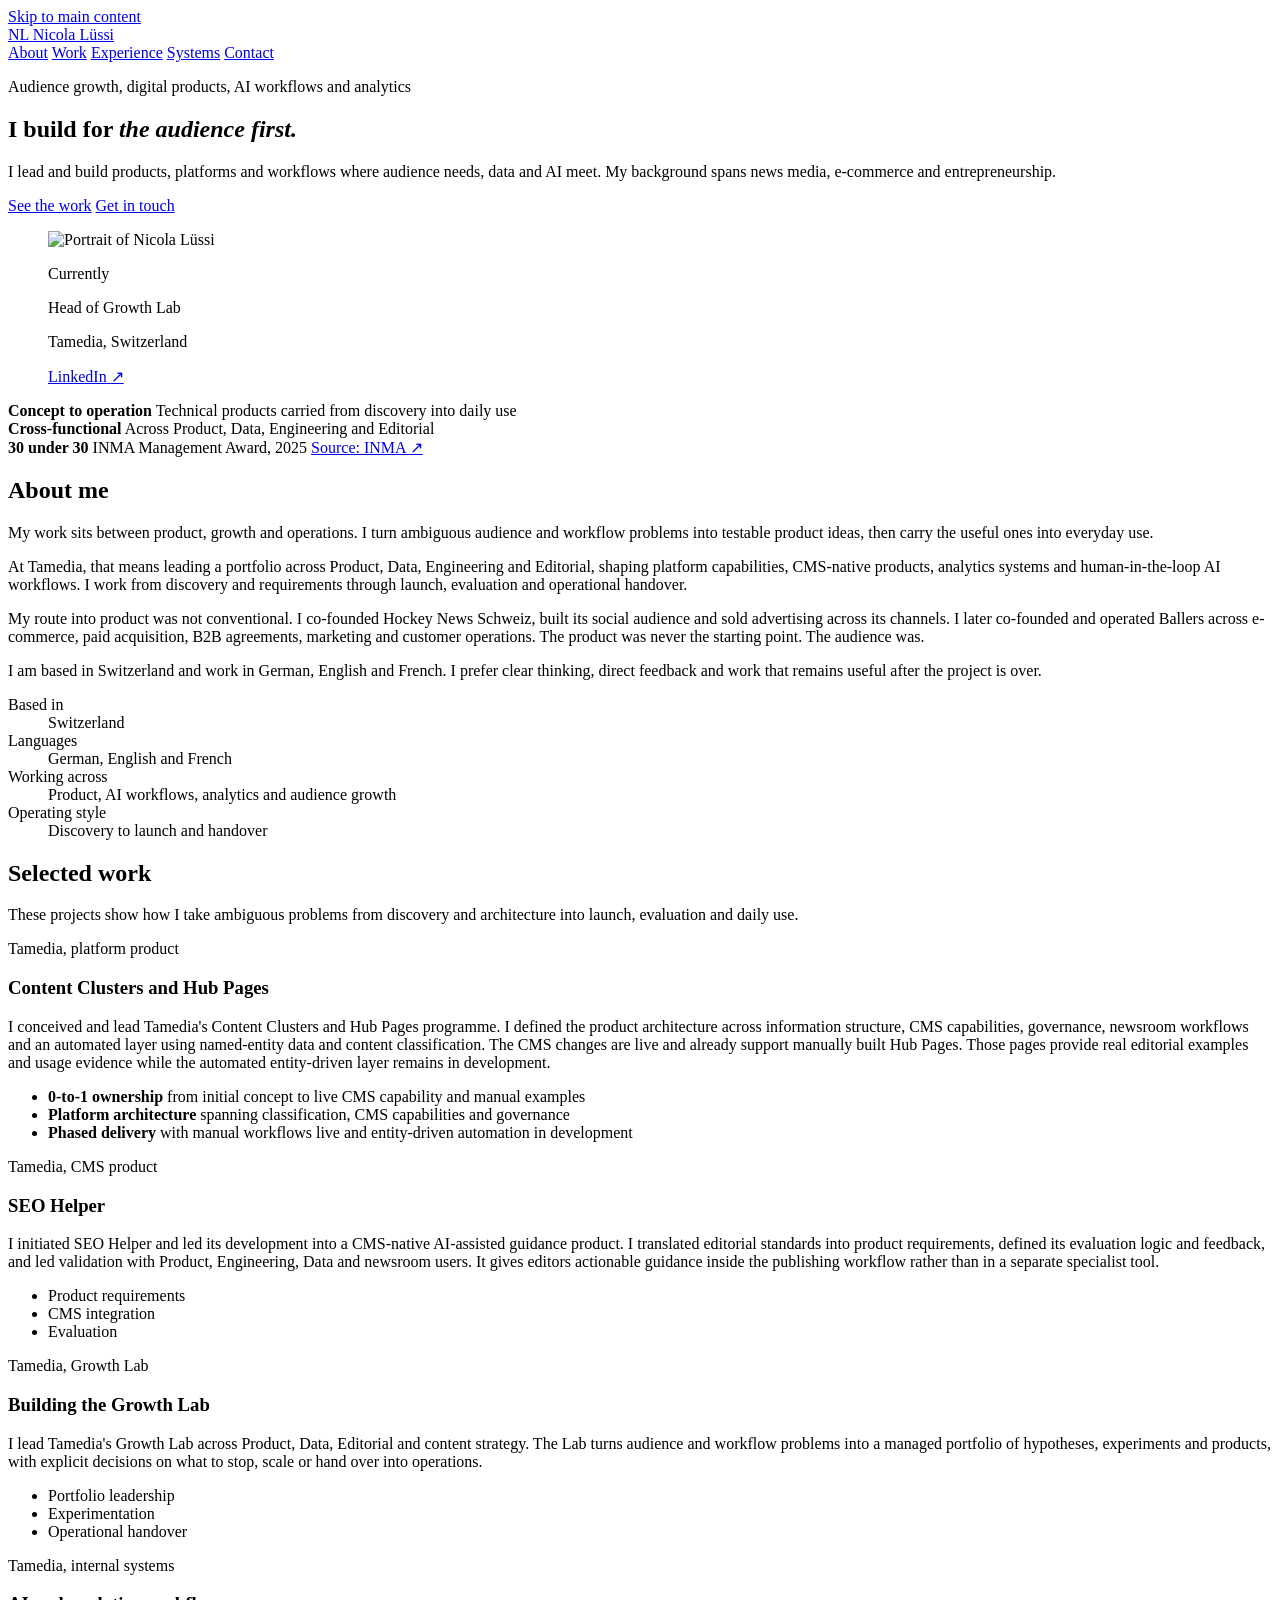
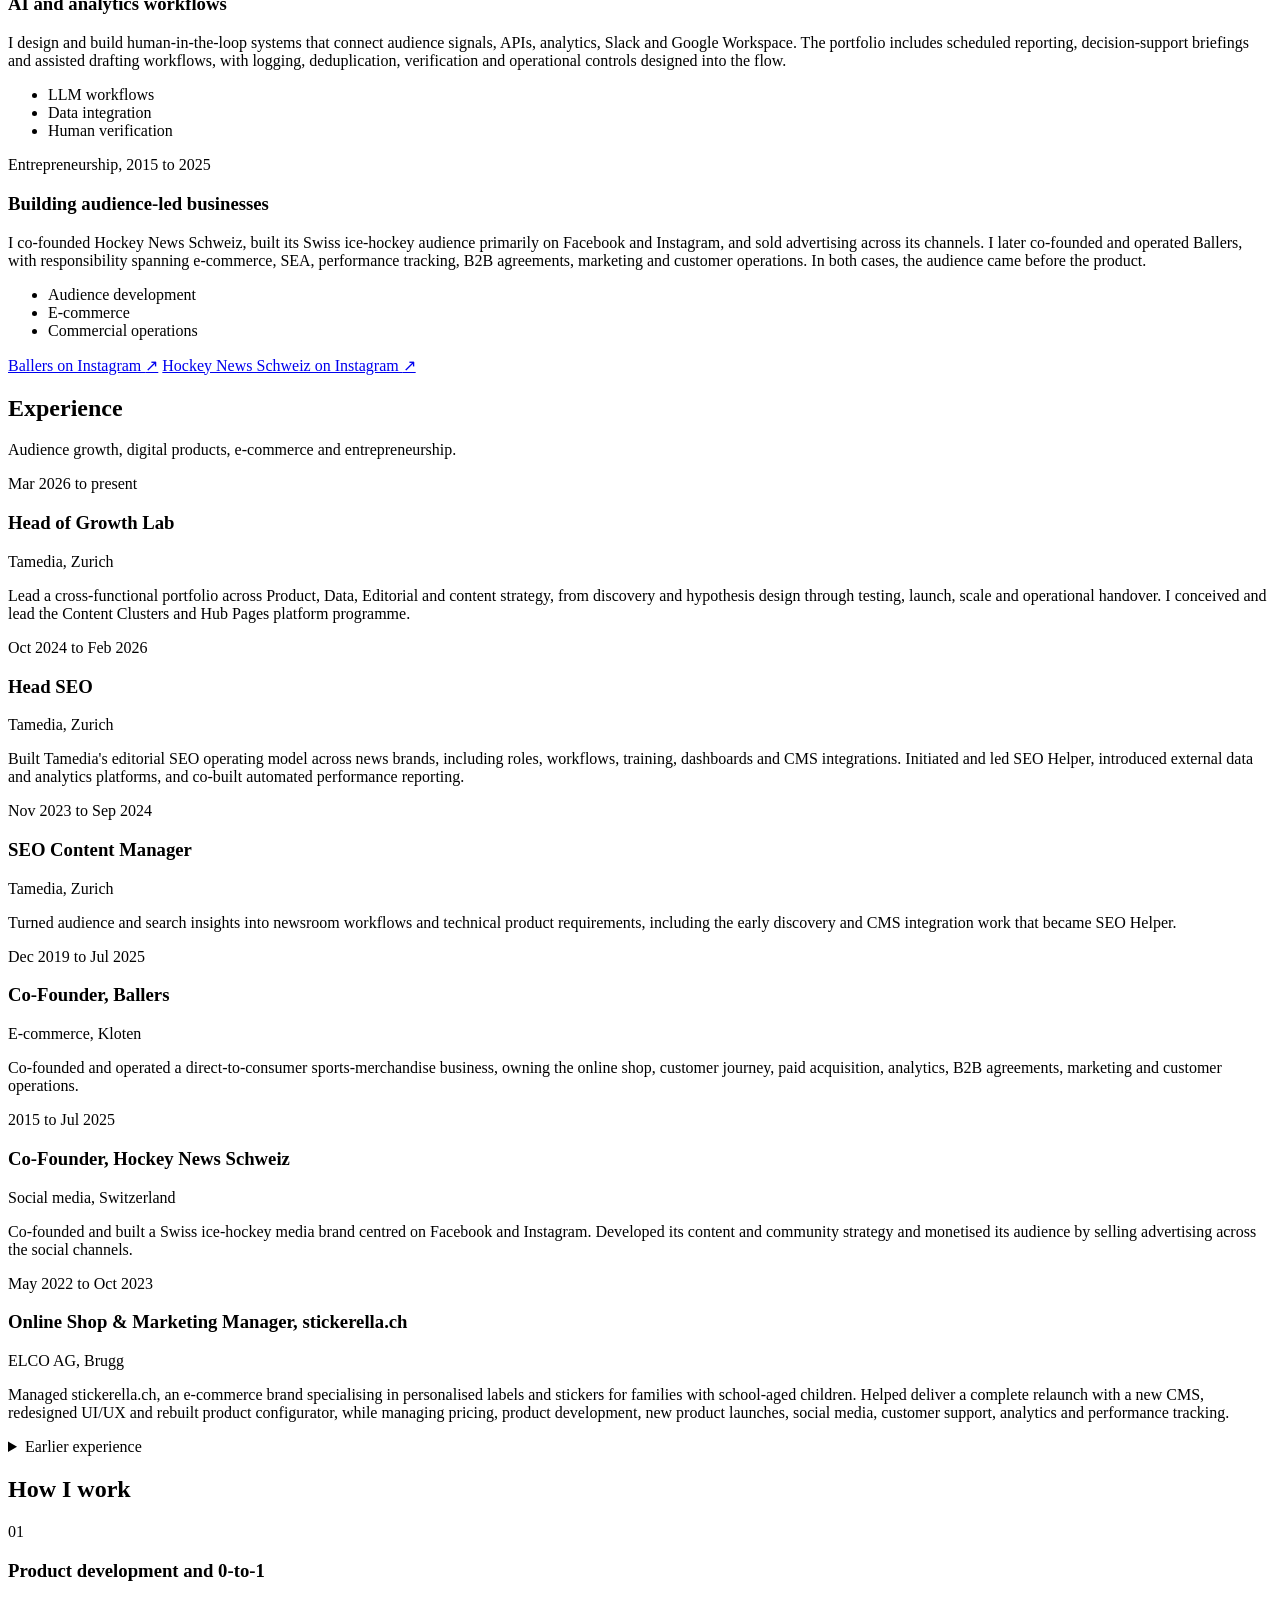
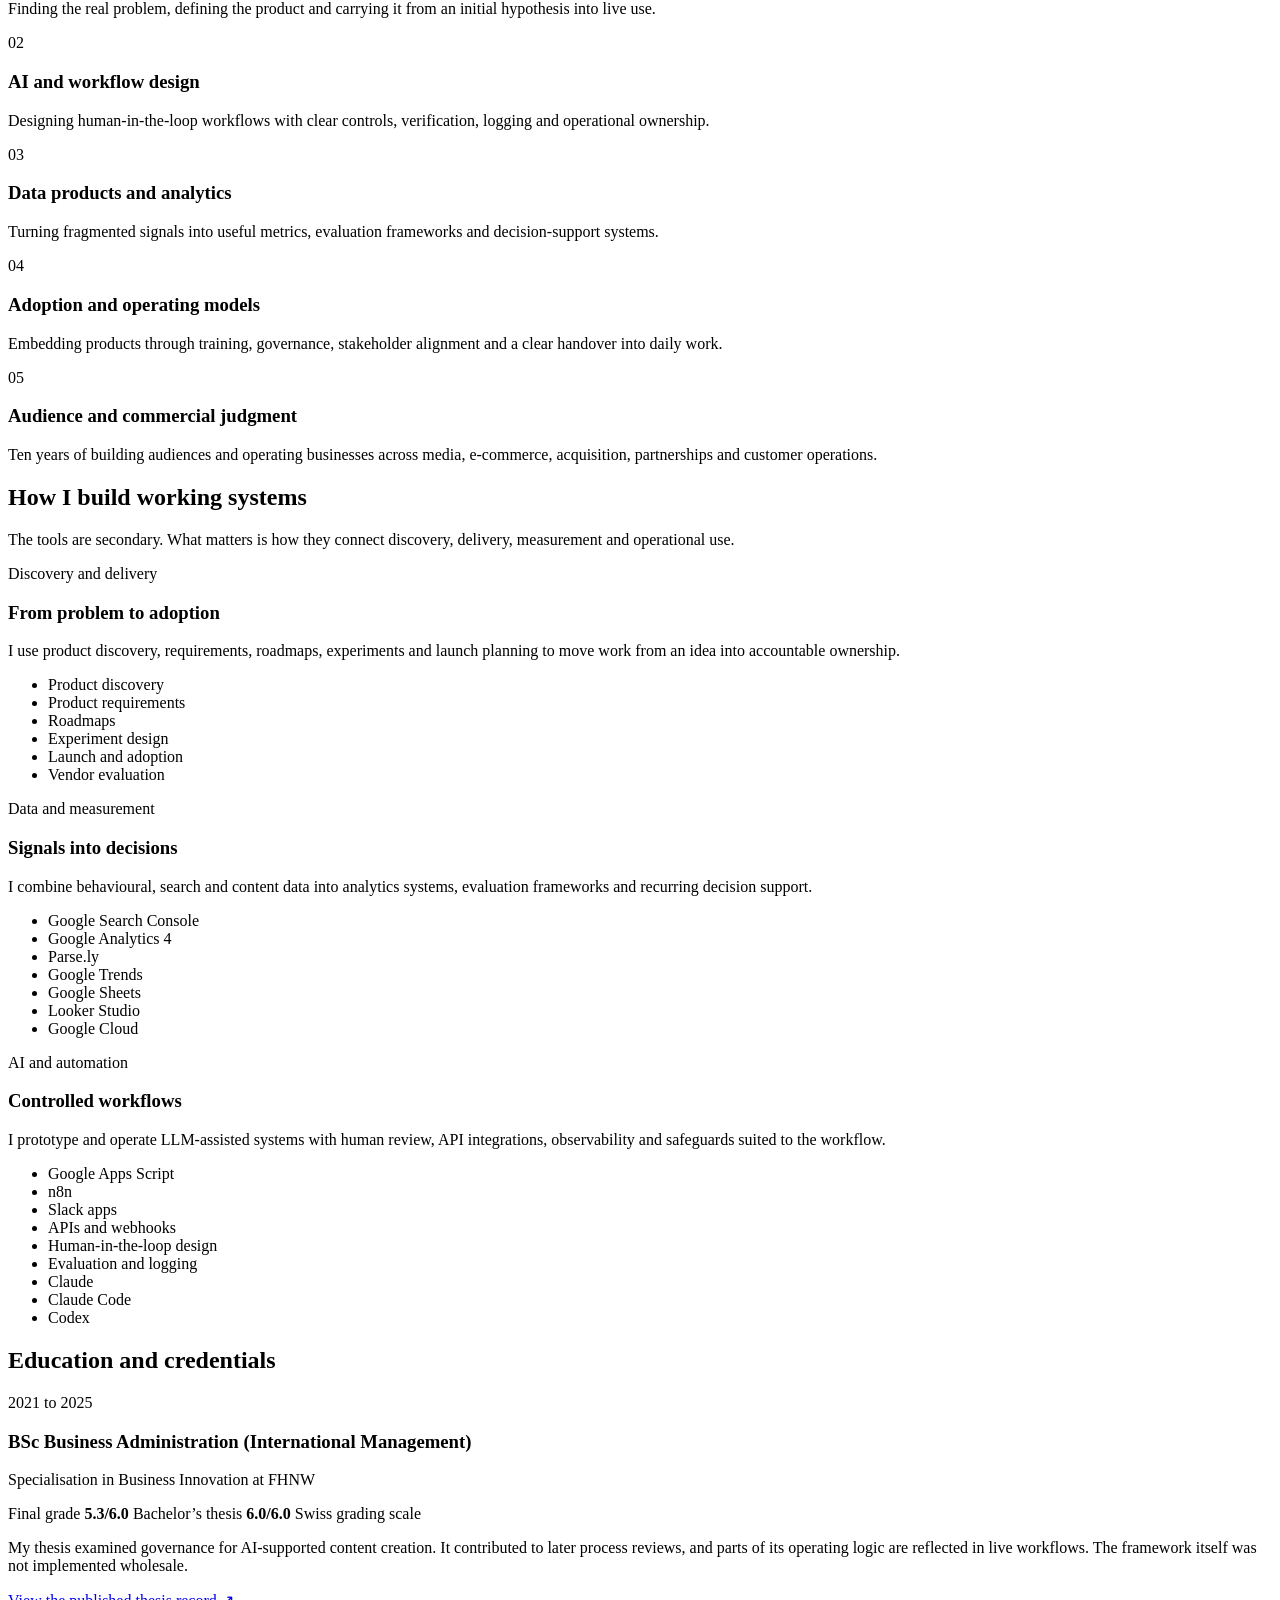
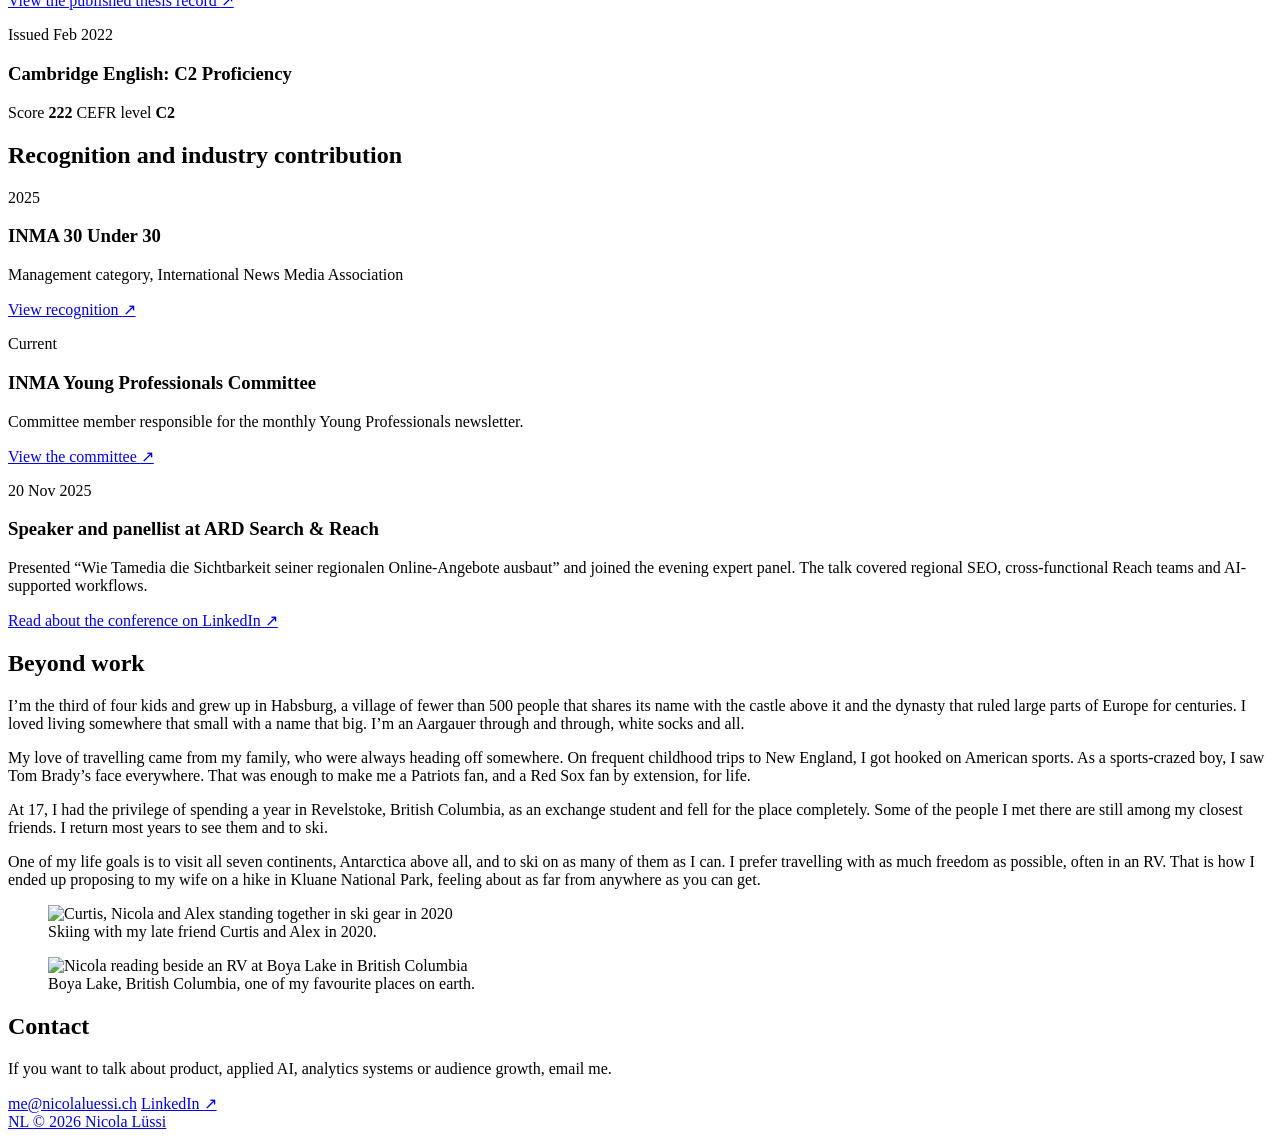
==== index.html @ 43a6ca13 "Broaden site positioning beyond SEO" ====
<!doctype html>
<html lang="en">
<head>
  <meta charset="utf-8">
  <meta name="viewport" content="width=device-width, initial-scale=1">
  <title>Nicola Lüssi | Audience Growth, Digital Products and AI</title>
  <meta name="description" content="Nicola Lüssi leads audience-growth initiatives and builds digital products, AI-assisted workflows and analytics systems across media, e-commerce and entrepreneurship.">
  <meta name="author" content="Nicola Lüssi">
  <meta name="theme-color" content="#c8102e">

  <link rel="canonical" href="https://nicolaluessi.ch/">

  <meta property="og:type" content="profile">
  <meta property="og:title" content="Nicola Lüssi | Audience Growth, Digital Products and AI">
  <meta property="og:description" content="Audience growth, digital products, AI-assisted workflows and analytics systems built around real audience needs.">
  <meta property="og:url" content="https://nicolaluessi.ch/">
  <meta property="og:site_name" content="Nicola Lüssi">
  <meta property="og:locale" content="en_US">
  <meta property="og:image" content="https://nicolaluessi.ch/og-image-audience.png">
  <meta property="og:image:type" content="image/png">
  <meta property="og:image:width" content="1200">
  <meta property="og:image:height" content="630">
  <meta property="og:image:alt" content="Nicola Lüssi, audience growth, digital products and AI">
  <meta property="profile:first_name" content="Nicola">
  <meta property="profile:last_name" content="Lüssi">

  <meta name="twitter:card" content="summary_large_image">
  <meta name="twitter:title" content="Nicola Lüssi | Audience Growth, Digital Products and AI">
  <meta name="twitter:description" content="Audience growth, digital products, AI-assisted workflows and analytics systems built around real audience needs.">
  <meta name="twitter:image" content="https://nicolaluessi.ch/og-image-audience.png">
  <meta name="twitter:image:alt" content="Nicola Lüssi, audience growth, digital products and AI">

  <link rel="icon" href="/favicon.png" type="image/png">
  <link rel="apple-touch-icon" href="/apple-touch-icon.png">
  <link rel="preload" href="/assets/fonts/dm-serif-display-latin.woff2" as="font" type="font/woff2" crossorigin>
  <link rel="preload" href="/assets/fonts/dm-serif-display-italic-latin.woff2" as="font" type="font/woff2" crossorigin>
  <link rel="stylesheet" href="/css/style.css?v=20260805-4">

  <script type="application/ld+json">
  {
    "@context": "https://schema.org",
    "@graph": [
      {
        "@type": "WebSite",
        "@id": "https://nicolaluessi.ch/#website",
        "url": "https://nicolaluessi.ch/",
        "name": "Nicola Lüssi",
        "inLanguage": "en",
        "publisher": {"@id": "https://nicolaluessi.ch/#person"}
      },
      {
        "@type": "ProfilePage",
        "@id": "https://nicolaluessi.ch/#webpage",
        "url": "https://nicolaluessi.ch/",
        "name": "Nicola Lüssi | Audience Growth, Digital Products and AI",
        "description": "Profile of Nicola Lüssi, who leads audience-growth initiatives and builds digital products, AI-assisted workflows and analytics systems across media, e-commerce and entrepreneurship.",
        "inLanguage": "en",
        "dateCreated": "2026-03-25T11:02:04+01:00",
        "dateModified": "2026-08-12T13:30:00+02:00",
        "isPartOf": {"@id": "https://nicolaluessi.ch/#website"},
        "mainEntity": {"@id": "https://nicolaluessi.ch/#person"}
      },
      {
        "@type": "Person",
        "@id": "https://nicolaluessi.ch/#person",
        "name": "Nicola Lüssi",
        "url": "https://nicolaluessi.ch/",
        "image": {
          "@type": "ImageObject",
          "url": "https://nicolaluessi.ch/nicola-luessi-portrait-800.webp",
          "width": 800,
          "height": 800,
          "caption": "Portrait of Nicola Lüssi"
        },
        "jobTitle": "Head of Growth Lab",
        "description": "Leads audience-growth initiatives and builds digital products, AI-assisted workflows and analytics systems across media, e-commerce and entrepreneurship.",
        "worksFor": {
          "@type": "Organization",
          "name": "Tamedia",
          "url": "https://www.tamedia.ch/"
        },
        "memberOf": {
          "@type": "Organization",
          "name": "INMA Young Professionals Committee",
          "url": "https://www.inma.org/Initiatives/Young-Professionals/#:~:text=wider%20INMA%20community.-,Committee,-The%20Board%20of"
        },
        "alumniOf": [
          {
            "@type": "CollegeOrUniversity",
            "name": "University of Applied Sciences and Arts Northwestern Switzerland",
            "alternateName": "FHNW",
            "url": "https://www.fhnw.ch/"
          }
        ],
        "hasCredential": [
          {
            "@type": "EducationalOccupationalCredential",
            "name": "Bachelor of Science FHNW in Business Administration (International Management)",
            "credentialCategory": "degree",
            "description": "Final grade 5.3 out of 6.0. Bachelor thesis grade 6.0 out of 6.0 on the Swiss grading scale.",
            "recognizedBy": {
              "@type": "CollegeOrUniversity",
              "name": "University of Applied Sciences and Arts Northwestern Switzerland",
              "alternateName": "FHNW",
              "url": "https://www.fhnw.ch/"
            }
          },
          {
            "@type": "EducationalOccupationalCredential",
            "name": "Cambridge English: C2 Proficiency",
            "credentialCategory": "certificate",
            "description": "Score 222. Issued February 2022.",
            "recognizedBy": {
              "@type": "Organization",
              "name": "Cambridge English",
              "url": "https://www.cambridgeenglish.org/"
            }
          }
        ],
        "knowsLanguage": ["de", "en", "fr"],
        "knowsAbout": [
          "Audience growth",
          "Editorial SEO",
          "Digital product development",
          "AI-assisted workflows",
          "Large language model workflows",
          "Data products and analytics",
          "Evaluation and telemetry",
          "Content management systems",
          "Workflow automation",
          "Cross-functional delivery",
          "E-commerce",
          "Digital business",
          "Commercial operations"
        ],
        "award": "INMA 30 Under 30 Award in Management (2025)",
        "sameAs": [
          "https://www.linkedin.com/in/nicolaluessi/"
        ],
        "subjectOf": [
          {
            "@type": "Article",
            "name": "INMA recognises global news media's next generation in 30 Under 30 Awards",
            "url": "https://www.inma.org/blogs/main/post.cfm/inma-recognises-global-news-media-s-next-generation-in-30-under-30-awards"
          }
        ]
      },
      {
        "@type": "CreativeWork",
        "@id": "https://studierendenprojekte.wirtschaft.fhnw.ch/view/4086#creativework",
        "name": "AI-Driven Content Creation: Strategic Frameworks for Reaching New Audiences in Traditional Media",
        "url": "https://studierendenprojekte.wirtschaft.fhnw.ch/view/4086",
        "author": {"@id": "https://nicolaluessi.ch/#person"}
      }
    ]
  }
  </script>
</head>
<body>
  <a class="skip-link" href="#main">Skip to main content</a>

  <header class="site-header">
    <a class="site-brand" href="/" aria-label="Nicola Lüssi, home">
      <span class="site-monogram" aria-hidden="true">NL</span>
      <span>Nicola Lüssi</span>
    </a>
    <nav class="primary-nav" aria-label="Main navigation">
      <a href="#about">About</a>
      <a href="#impact">Work</a>
      <a href="#experience">Experience</a>
      <a href="#tools">Systems</a>
      <a href="#contact">Contact</a>
    </nav>
  </header>

  <main id="main">
    <section class="hero" aria-labelledby="hero-title">
      <div class="hero-copy">
        <p class="eyebrow">Audience growth, digital products, AI workflows and analytics</p>
        <h1 id="hero-title">I build for <em>the audience first.</em></h1>
        <p class="hero-intro">I lead and build products, platforms and workflows where audience needs, data and AI meet. My background spans news media, e-commerce and entrepreneurship.</p>
        <div class="hero-actions">
          <a class="button button-primary" href="#impact">See the work</a>
          <a class="button button-secondary" href="mailto:me@nicolaluessi.ch">Get in touch</a>
        </div>
      </div>
      <figure class="portrait-card">
        <picture>
          <source
            type="image/avif"
            srcset="/nicola-luessi-portrait-400.avif 400w, /nicola-luessi-portrait-800.avif 800w"
            sizes="(max-width: 680px) calc(100vw - 48px), (max-width: 920px) 430px, 330px">
          <img
            src="/nicola-luessi-portrait-800.webp"
            srcset="/nicola-luessi-portrait-400.webp 400w, /nicola-luessi-portrait-800.webp 800w"
            sizes="(max-width: 680px) calc(100vw - 48px), (max-width: 920px) 430px, 330px"
            width="800"
            height="800"
            alt="Portrait of Nicola Lüssi"
            decoding="async">
        </picture>
        <figcaption>
          <div>
            <p class="hero-card-label">Currently</p>
            <p class="hero-card-role">Head of Growth Lab</p>
            <p class="hero-card-org">Tamedia, Switzerland</p>
          </div>
          <a href="https://www.linkedin.com/in/nicolaluessi/" target="_blank" rel="noopener noreferrer"><span>LinkedIn</span> <span aria-hidden="true">↗</span></a>
        </figcaption>
      </figure>
    </section>

    <section class="proof-strip" aria-label="Selected proof points">
      <div class="proof-item">
        <strong>Concept to operation</strong>
        <span>Technical products carried from discovery into daily use</span>
      </div>
      <div class="proof-item">
        <strong>Cross-functional</strong>
        <span>Across Product, Data, Engineering and Editorial</span>
      </div>
      <div class="proof-item">
        <strong>30 under 30</strong>
        <span>INMA Management Award, 2025</span>
        <a class="proof-source" href="https://www.inma.org/blogs/main/post.cfm/inma-recognises-global-news-media-s-next-generation-in-30-under-30-awards" target="_blank" rel="noopener noreferrer">
          Source: INMA <span aria-hidden="true">↗</span>
        </a>
      </div>
    </section>

    <section class="section about" id="about" aria-labelledby="about-title">
      <div class="section-heading">
        <h2 id="about-title">About me</h2>
      </div>
      <div class="about-layout">
        <div class="about-copy">
          <p>My work sits between product, growth and operations. I turn ambiguous audience and workflow problems into testable product ideas, then carry the useful ones into everyday use.</p>
          <p>At Tamedia, that means leading a portfolio across Product, Data, Engineering and Editorial, shaping platform capabilities, CMS-native products, analytics systems and human-in-the-loop AI workflows. I work from discovery and requirements through launch, evaluation and operational handover.</p>
          <p>My route into product was not conventional. I co-founded Hockey News Schweiz, built its social audience and sold advertising across its channels. I later co-founded and operated Ballers across e-commerce, paid acquisition, B2B agreements, marketing and customer operations. The product was never the starting point. The audience was.</p>
          <p>I am based in Switzerland and work in German, English and French. I prefer clear thinking, direct feedback and work that remains useful after the project is over.</p>
        </div>
        <dl class="about-facts">
          <div><dt>Based in</dt><dd>Switzerland</dd></div>
          <div><dt>Languages</dt><dd>German, English and French</dd></div>
          <div><dt>Working across</dt><dd>Product, AI workflows, analytics and audience growth</dd></div>
          <div><dt>Operating style</dt><dd>Discovery to launch and handover</dd></div>
        </dl>
      </div>
    </section>

    <section class="section" id="impact" aria-labelledby="impact-title">
      <div class="section-heading">
        <h2 id="impact-title">Selected work</h2>
        <p>These projects show how I take ambiguous problems from discovery and architecture into launch, evaluation and daily use.</p>
      </div>

      <div class="impact-grid">
        <article class="impact-card impact-card-featured">
          <header class="impact-featured-heading">
            <p class="card-kicker">Tamedia, platform product</p>
            <h3>Content Clusters and Hub Pages</h3>
          </header>
          <div class="impact-featured-copy">
            <p>I conceived and lead Tamedia's Content Clusters and Hub Pages programme. I defined the product architecture across information structure, CMS capabilities, governance, newsroom workflows and an automated layer using named-entity data and content classification. The CMS changes are live and already support manually built Hub Pages. Those pages provide real editorial examples and usage evidence while the automated entity-driven layer remains in development.</p>
          </div>
          <ul class="outcome-list">
            <li><strong>0-to-1 ownership</strong> from initial concept to live CMS capability and manual examples</li>
            <li><strong>Platform architecture</strong> spanning classification, CMS capabilities and governance</li>
            <li><strong>Phased delivery</strong> with manual workflows live and entity-driven automation in development</li>
          </ul>
        </article>

        <article class="impact-card">
          <p class="card-kicker">Tamedia, CMS product</p>
          <h3>SEO Helper</h3>
          <p>I initiated SEO Helper and led its development into a CMS-native AI-assisted guidance product. I translated editorial standards into product requirements, defined its evaluation logic and feedback, and led validation with Product, Engineering, Data and newsroom users. It gives editors actionable guidance inside the publishing workflow rather than in a separate specialist tool.</p>
          <ul class="tag-list" aria-label="Topics">
            <li>Product requirements</li><li>CMS integration</li><li>Evaluation</li>
          </ul>
        </article>

        <article class="impact-card">
          <p class="card-kicker">Tamedia, Growth Lab</p>
          <h3>Building the Growth Lab</h3>
          <p>I lead Tamedia's Growth Lab across Product, Data, Editorial and content strategy. The Lab turns audience and workflow problems into a managed portfolio of hypotheses, experiments and products, with explicit decisions on what to stop, scale or hand over into operations.</p>
          <ul class="tag-list" aria-label="Topics">
            <li>Portfolio leadership</li><li>Experimentation</li><li>Operational handover</li>
          </ul>
        </article>

        <article class="impact-card">
          <p class="card-kicker">Tamedia, internal systems</p>
          <h3>AI and analytics workflows</h3>
          <p>I design and build human-in-the-loop systems that connect audience signals, APIs, analytics, Slack and Google Workspace. The portfolio includes scheduled reporting, decision-support briefings and assisted drafting workflows, with logging, deduplication, verification and operational controls designed into the flow.</p>
          <ul class="tag-list" aria-label="Topics">
            <li>LLM workflows</li><li>Data integration</li><li>Human verification</li>
          </ul>
        </article>

        <article class="impact-card">
          <p class="card-kicker">Entrepreneurship, 2015 to 2025</p>
          <h3>Building audience-led businesses</h3>
          <p>I co-founded Hockey News Schweiz, built its Swiss ice-hockey audience primarily on Facebook and Instagram, and sold advertising across its channels. I later co-founded and operated Ballers, with responsibility spanning e-commerce, SEA, performance tracking, B2B agreements, marketing and customer operations. In both cases, the audience came before the product.</p>
          <ul class="tag-list" aria-label="Topics">
            <li>Audience development</li><li>E-commerce</li><li>Commercial operations</li>
          </ul>
          <nav class="card-links" aria-label="Venture profiles">
            <a href="https://www.instagram.com/ballers.ch/" target="_blank" rel="noopener noreferrer">Ballers on Instagram <span aria-hidden="true">↗</span></a>
            <a href="https://www.instagram.com/hockey_news_schweiz/" target="_blank" rel="noopener noreferrer">Hockey News Schweiz on Instagram <span aria-hidden="true">↗</span></a>
          </nav>
        </article>
      </div>
    </section>

    <section class="section section-tinted" id="experience" aria-labelledby="experience-title">
      <div class="section-heading">
        <h2 id="experience-title">Experience</h2>
        <p>Audience growth, digital products, e-commerce and entrepreneurship.</p>
      </div>

      <div class="timeline">
        <article class="timeline-item">
          <p class="timeline-date">Mar 2026 to present</p>
          <div>
            <h3>Head of Growth Lab</h3>
            <p class="timeline-org">Tamedia, Zurich</p>
            <p>Lead a cross-functional portfolio across Product, Data, Editorial and content strategy, from discovery and hypothesis design through testing, launch, scale and operational handover. I conceived and lead the Content Clusters and Hub Pages platform programme.</p>
          </div>
        </article>
        <article class="timeline-item">
          <p class="timeline-date">Oct 2024 to Feb 2026</p>
          <div>
            <h3>Head SEO</h3>
            <p class="timeline-org">Tamedia, Zurich</p>
            <p>Built Tamedia's editorial SEO operating model across news brands, including roles, workflows, training, dashboards and CMS integrations. Initiated and led SEO Helper, introduced external data and analytics platforms, and co-built automated performance reporting.</p>
          </div>
        </article>
        <article class="timeline-item">
          <p class="timeline-date">Nov 2023 to Sep 2024</p>
          <div>
            <h3>SEO Content Manager</h3>
            <p class="timeline-org">Tamedia, Zurich</p>
            <p>Turned audience and search insights into newsroom workflows and technical product requirements, including the early discovery and CMS integration work that became SEO Helper.</p>
          </div>
        </article>
        <article class="timeline-item">
          <p class="timeline-date">Dec 2019 to Jul 2025</p>
          <div>
            <h3>Co-Founder, Ballers</h3>
            <p class="timeline-org">E-commerce, Kloten</p>
            <p>Co-founded and operated a direct-to-consumer sports-merchandise business, owning the online shop, customer journey, paid acquisition, analytics, B2B agreements, marketing and customer operations.</p>
          </div>
        </article>
        <article class="timeline-item">
          <p class="timeline-date">2015 to Jul 2025</p>
          <div>
            <h3>Co-Founder, Hockey News Schweiz</h3>
            <p class="timeline-org">Social media, Switzerland</p>
            <p>Co-founded and built a Swiss ice-hockey media brand centred on Facebook and Instagram. Developed its content and community strategy and monetised its audience by selling advertising across the social channels.</p>
          </div>
        </article>
        <article class="timeline-item">
          <p class="timeline-date">May 2022 to Oct 2023</p>
          <div>
            <h3>Online Shop &amp; Marketing Manager, stickerella.ch</h3>
            <p class="timeline-org">ELCO AG, Brugg</p>
            <p>Managed stickerella.ch, an e-commerce brand specialising in personalised labels and stickers for families with school-aged children. Helped deliver a complete relaunch with a new CMS, redesigned UI/UX and rebuilt product configurator, while managing pricing, product development, new product launches, social media, customer support, analytics and performance tracking.</p>
          </div>
        </article>
        <details class="earlier-experience">
          <summary>Earlier experience</summary>
          <div class="earlier-grid">
            <div>
              <p class="timeline-date">2019 to 2021</p>
              <h3>Commercial Apprenticeship</h3>
              <p class="timeline-org">ELCO AG, Brugg</p>
            </div>
            <div>
              <p class="timeline-date">2017 to 2018</p>
              <h3>Military Service</h3>
              <p class="timeline-org">Swiss Armed Forces, Dübendorf</p>
            </div>
          </div>
        </details>
      </div>
    </section>

    <section class="section" id="capabilities" aria-labelledby="capabilities-title">
      <div class="section-heading">
        <h2 id="capabilities-title">How I work</h2>
      </div>
      <div class="capability-grid">
        <article>
          <span class="capability-index">01</span>
          <h3>Product development and 0-to-1</h3>
          <p>Finding the real problem, defining the product and carrying it from an initial hypothesis into live use.</p>
        </article>
        <article>
          <span class="capability-index">02</span>
          <h3>AI and workflow design</h3>
          <p>Designing human-in-the-loop workflows with clear controls, verification, logging and operational ownership.</p>
        </article>
        <article>
          <span class="capability-index">03</span>
          <h3>Data products and analytics</h3>
          <p>Turning fragmented signals into useful metrics, evaluation frameworks and decision-support systems.</p>
        </article>
        <article>
          <span class="capability-index">04</span>
          <h3>Adoption and operating models</h3>
          <p>Embedding products through training, governance, stakeholder alignment and a clear handover into daily work.</p>
        </article>
        <article>
          <span class="capability-index">05</span>
          <h3>Audience and commercial judgment</h3>
          <p>Ten years of building audiences and operating businesses across media, e-commerce, acquisition, partnerships and customer operations.</p>
        </article>
      </div>
    </section>

    <section class="section section-tinted tools" id="tools" aria-labelledby="tools-title">
      <div class="section-heading">
        <h2 id="tools-title">How I build working systems</h2>
        <p>The tools are secondary. What matters is how they connect discovery, delivery, measurement and operational use.</p>
      </div>
      <div class="tool-grid">
        <article class="tool-card">
          <p class="card-kicker">Discovery and delivery</p>
          <h3>From problem to adoption</h3>
          <p>I use product discovery, requirements, roadmaps, experiments and launch planning to move work from an idea into accountable ownership.</p>
          <ul class="tool-list">
            <li>Product discovery</li>
            <li>Product requirements</li>
            <li>Roadmaps</li>
            <li>Experiment design</li>
            <li>Launch and adoption</li>
            <li>Vendor evaluation</li>
          </ul>
        </article>
        <article class="tool-card">
          <p class="card-kicker">Data and measurement</p>
          <h3>Signals into decisions</h3>
          <p>I combine behavioural, search and content data into analytics systems, evaluation frameworks and recurring decision support.</p>
          <ul class="tool-list">
            <li>Google Search Console</li>
            <li>Google Analytics 4</li>
            <li>Parse.ly</li>
            <li>Google Trends</li>
            <li>Google Sheets</li>
            <li>Looker Studio</li>
            <li>Google Cloud</li>
          </ul>
        </article>
        <article class="tool-card">
          <p class="card-kicker">AI and automation</p>
          <h3>Controlled workflows</h3>
          <p>I prototype and operate LLM-assisted systems with human review, API integrations, observability and safeguards suited to the workflow.</p>
          <ul class="tool-list">
            <li>Google Apps Script</li>
            <li>n8n</li>
            <li>Slack apps</li>
            <li>APIs and webhooks</li>
            <li>Human-in-the-loop design</li>
            <li>Evaluation and logging</li>
            <li>Claude</li>
            <li>Claude Code</li>
            <li>Codex</li>
          </ul>
        </article>
      </div>
    </section>

    <section class="section education" aria-labelledby="education-title">
      <div class="section-heading">
        <h2 id="education-title">Education and credentials</h2>
      </div>
      <div class="education-grid">
        <article>
          <p class="timeline-date">2021 to 2025</p>
          <h3>BSc Business Administration (International Management)</h3>
          <p>Specialisation in Business Innovation at FHNW</p>
          <p class="education-grade">
            <span>Final grade <strong>5.3/6.0</strong></span>
            <span>Bachelor’s thesis <strong>6.0/6.0</strong></span>
            <span>Swiss grading scale</span>
          </p>
          <p class="education-note">My thesis examined governance for AI-supported content creation. It contributed to later process reviews, and parts of its operating logic are reflected in live workflows. The framework itself was not implemented wholesale.</p>
          <a href="https://studierendenprojekte.wirtschaft.fhnw.ch/view/4086" target="_blank" rel="noopener noreferrer">View the published thesis record <span aria-hidden="true">↗</span></a>
        </article>
        <article>
          <p class="timeline-date">Issued Feb 2022</p>
          <h3>Cambridge English: C2 Proficiency</h3>
          <p class="education-grade">
            <span>Score <strong>222</strong></span>
            <span>CEFR level <strong>C2</strong></span>
          </p>
        </article>
      </div>

      <section class="recognition-block" aria-labelledby="recognition-title">
        <div class="section-heading">
          <h2 id="recognition-title">Recognition and industry contribution</h2>
        </div>
        <div class="recognition-grid">
          <article class="award-card">
            <p class="timeline-date">2025</p>
            <h3>INMA 30 Under 30</h3>
            <p>Management category, International News Media Association</p>
            <a href="https://www.inma.org/blogs/main/post.cfm/inma-recognises-global-news-media-s-next-generation-in-30-under-30-awards" target="_blank" rel="noopener noreferrer">View recognition <span aria-hidden="true">↗</span></a>
          </article>
          <article>
            <p class="timeline-date">Current</p>
            <h3>INMA Young Professionals Committee</h3>
            <p>Committee member responsible for the monthly Young Professionals newsletter.</p>
            <a href="https://www.inma.org/Initiatives/Young-Professionals/#:~:text=wider%20INMA%20community.-,Committee,-The%20Board%20of" target="_blank" rel="noopener noreferrer">View the committee <span aria-hidden="true">↗</span></a>
          </article>
          <article>
            <p class="timeline-date">20 Nov 2025</p>
            <h3>Speaker and panellist at ARD Search &amp; Reach</h3>
            <p>Presented “Wie Tamedia die Sichtbarkeit seiner regionalen Online-Angebote ausbaut” and joined the evening expert panel. The talk covered regional SEO, cross-functional Reach teams and AI-supported workflows.</p>
            <a href="https://de.linkedin.com/posts/polasarah_heute-m%C3%B6chte-ich-einmal-zur%C3%BCckblicken-auf-activity-7400115447326728193-h7hP" target="_blank" rel="noopener noreferrer">Read about the conference on LinkedIn <span aria-hidden="true">↗</span></a>
          </article>
        </div>
      </section>
    </section>

    <section class="section section-tinted personal" id="beyond-work" aria-labelledby="beyond-work-title">
      <div class="personal-layout">
        <div class="section-heading">
          <h2 id="beyond-work-title">Beyond work</h2>
        </div>
        <div class="personal-copy">
          <p>I’m the third of four kids and grew up in Habsburg, a village of fewer than 500 people that shares its name with the castle above it and the dynasty that ruled large parts of Europe for centuries. I loved living somewhere that small with a name that big. I’m an Aargauer through and through, white socks and all.</p>
          <p>My love of travelling came from my family, who were always heading off somewhere. On frequent childhood trips to New England, I got hooked on American sports. As a sports-crazed boy, I saw Tom Brady’s face everywhere. That was enough to make me a Patriots fan, and a Red Sox fan by extension, for life.</p>
          <p>At 17, I had the privilege of spending a year in Revelstoke, British Columbia, as an exchange student and fell for the place completely. Some of the people I met there are still among my closest friends. I return most years to see them and to ski.</p>
          <p>One of my life goals is to visit all seven continents, Antarctica above all, and to ski on as many of them as I can. I prefer travelling with as much freedom as possible, often in an RV. That is how I ended up proposing to my wife on a hike in Kluane National Park, feeling about as far from anywhere as you can get.</p>
          <div class="personal-gallery">
            <figure class="personal-photo">
              <picture>
                <source
                  type="image/avif"
                  srcset="/assets/personal/moment-02-640.avif 640w, /assets/personal/moment-02-1280.avif 1280w"
                  sizes="(max-width: 680px) calc((100vw - 44px) / 2), 350px">
                <img
                  src="/assets/personal/moment-02-1280.webp"
                  srcset="/assets/personal/moment-02-640.webp 640w, /assets/personal/moment-02-1280.webp 1280w"
                  sizes="(max-width: 680px) calc((100vw - 44px) / 2), 350px"
                  width="1280"
                  height="960"
                  alt="Curtis, Nicola and Alex standing together in ski gear in 2020"
                  loading="lazy"
                  decoding="async">
              </picture>
              <figcaption>Skiing with my late friend Curtis and Alex in 2020.</figcaption>
            </figure>
            <figure class="personal-photo">
              <picture>
                <source
                  type="image/avif"
                  srcset="/assets/personal/moment-01-640.avif 640w, /assets/personal/moment-01-1280.avif 1280w"
                  sizes="(max-width: 680px) calc((100vw - 44px) / 2), 350px">
                <img
                  src="/assets/personal/moment-01-1280.webp"
                  srcset="/assets/personal/moment-01-640.webp 640w, /assets/personal/moment-01-1280.webp 1280w"
                  sizes="(max-width: 680px) calc((100vw - 44px) / 2), 350px"
                  width="1280"
                  height="960"
                  alt="Nicola reading beside an RV at Boya Lake in British Columbia"
                  loading="lazy"
                  decoding="async">
              </picture>
              <figcaption>Boya Lake, British Columbia, one of my favourite places on earth.</figcaption>
            </figure>
          </div>
        </div>
      </div>
    </section>

    <section class="contact" id="contact" aria-labelledby="contact-title">
      <h2 id="contact-title">Contact</h2>
      <p>If you want to talk about product, applied AI, analytics systems or audience growth, email me.</p>
      <div class="contact-links">
        <a class="button button-light" href="mailto:me@nicolaluessi.ch">me@nicolaluessi.ch</a>
        <a class="button button-outline-light" href="https://www.linkedin.com/in/nicolaluessi/" target="_blank" rel="noopener noreferrer">LinkedIn <span aria-hidden="true">↗</span></a>
      </div>
    </section>
  </main>

  <footer class="site-footer">
    <a class="footer-brand" href="/" aria-label="Nicola Lüssi, home">
      <span class="site-monogram" aria-hidden="true">NL</span>
      <span>© 2026 Nicola Lüssi</span>
    </a>
  </footer>
</body>
</html>
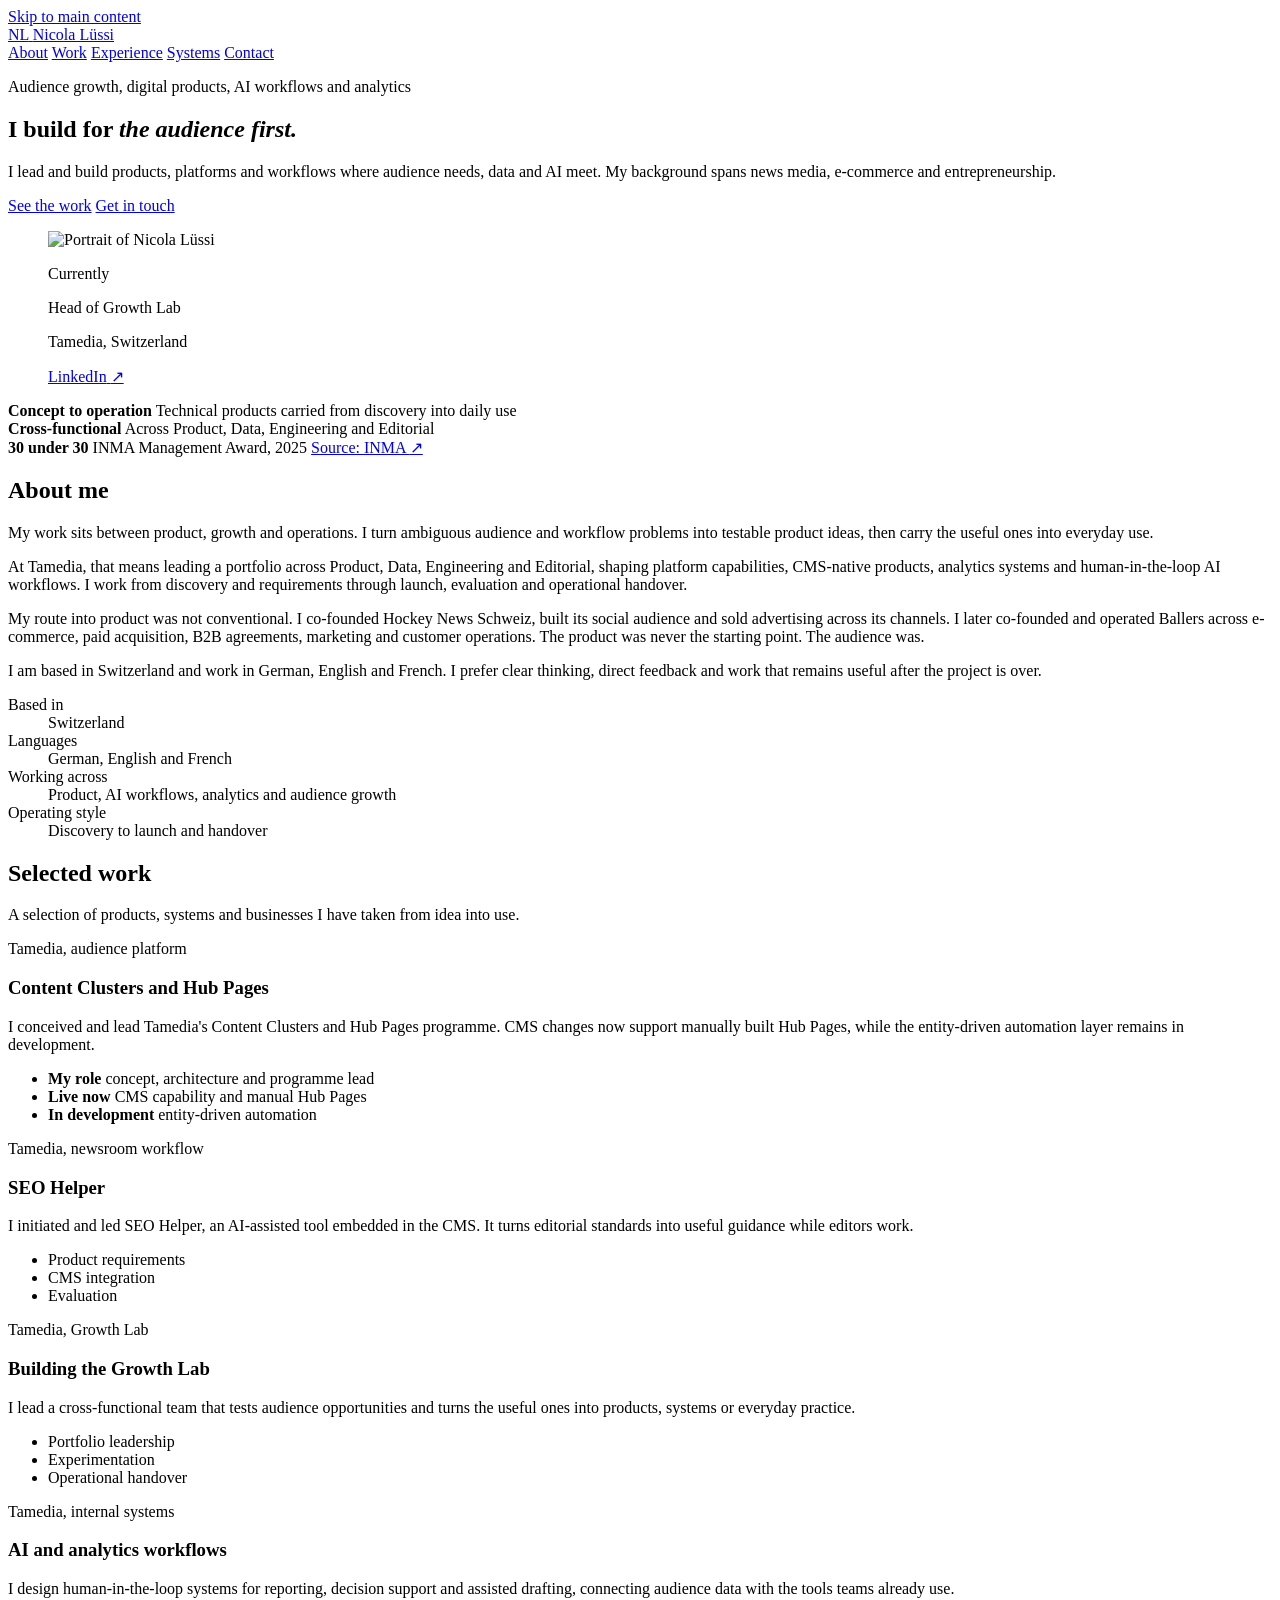
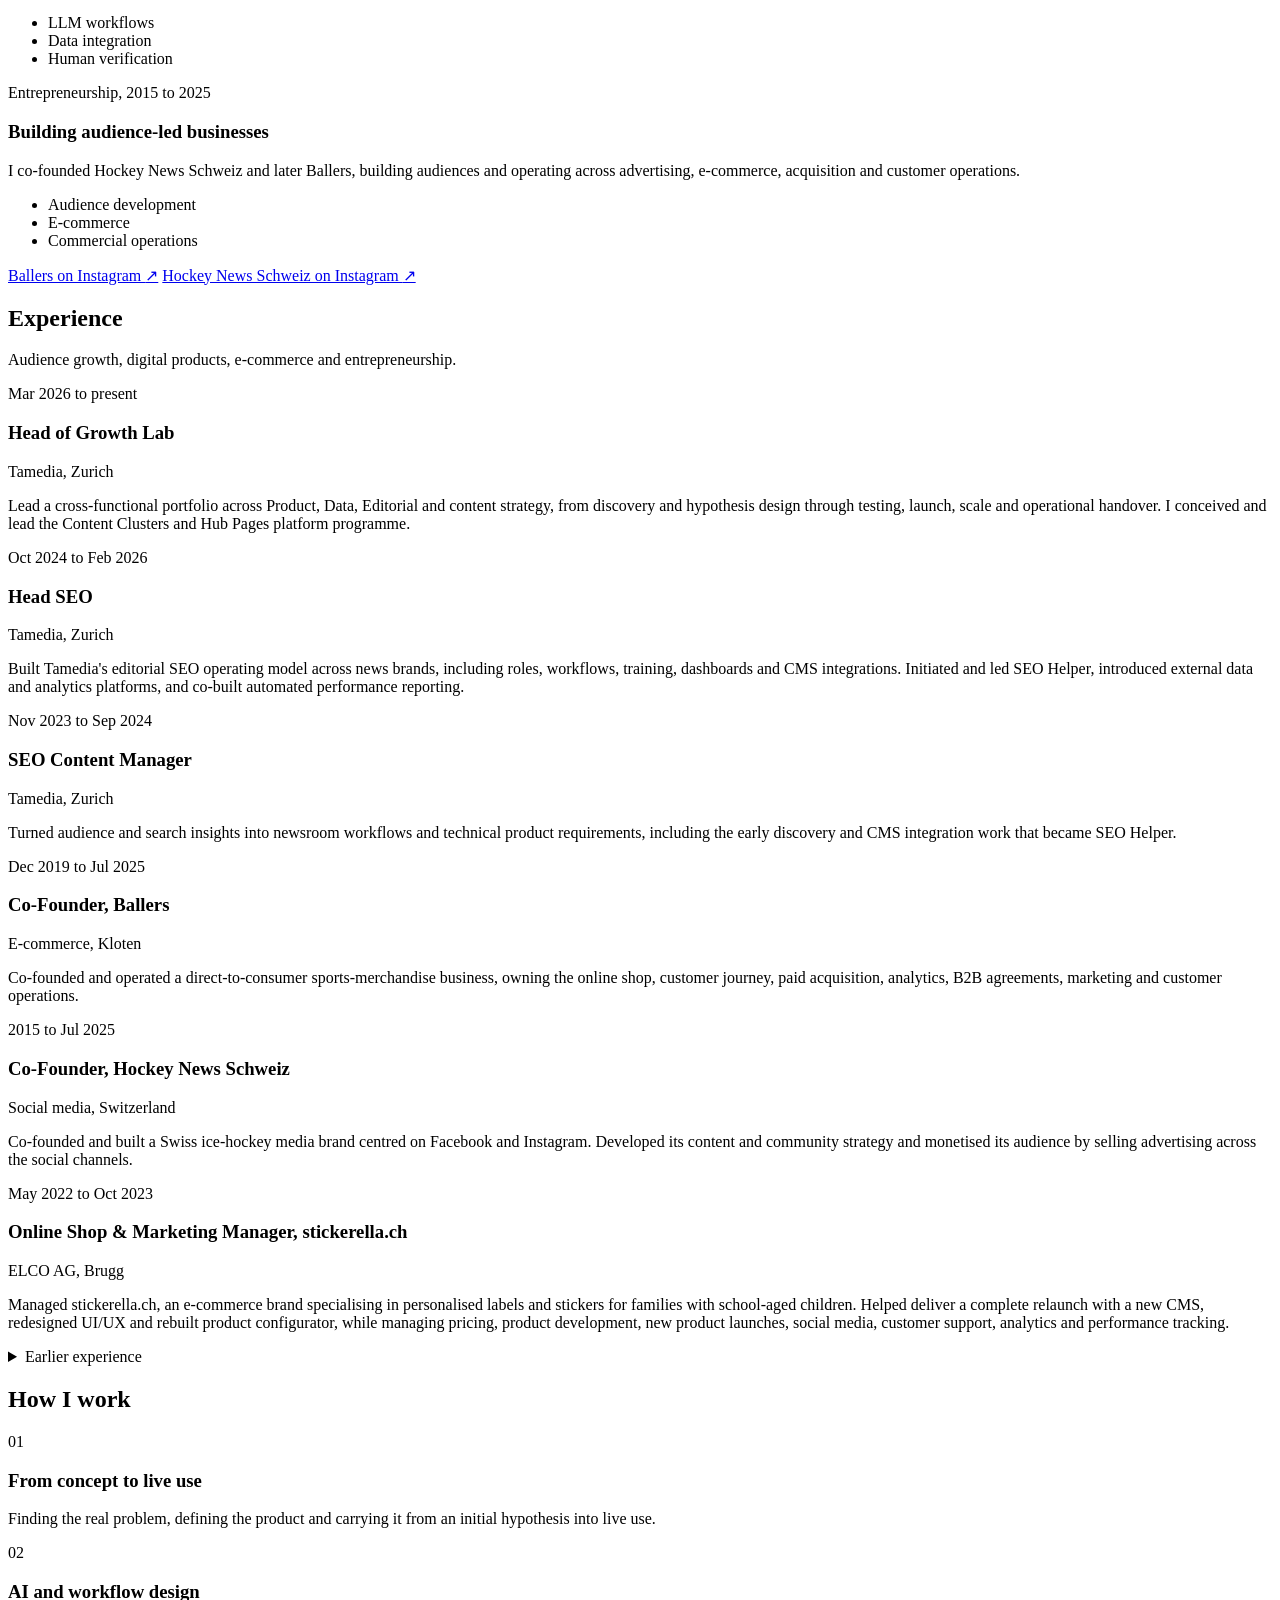
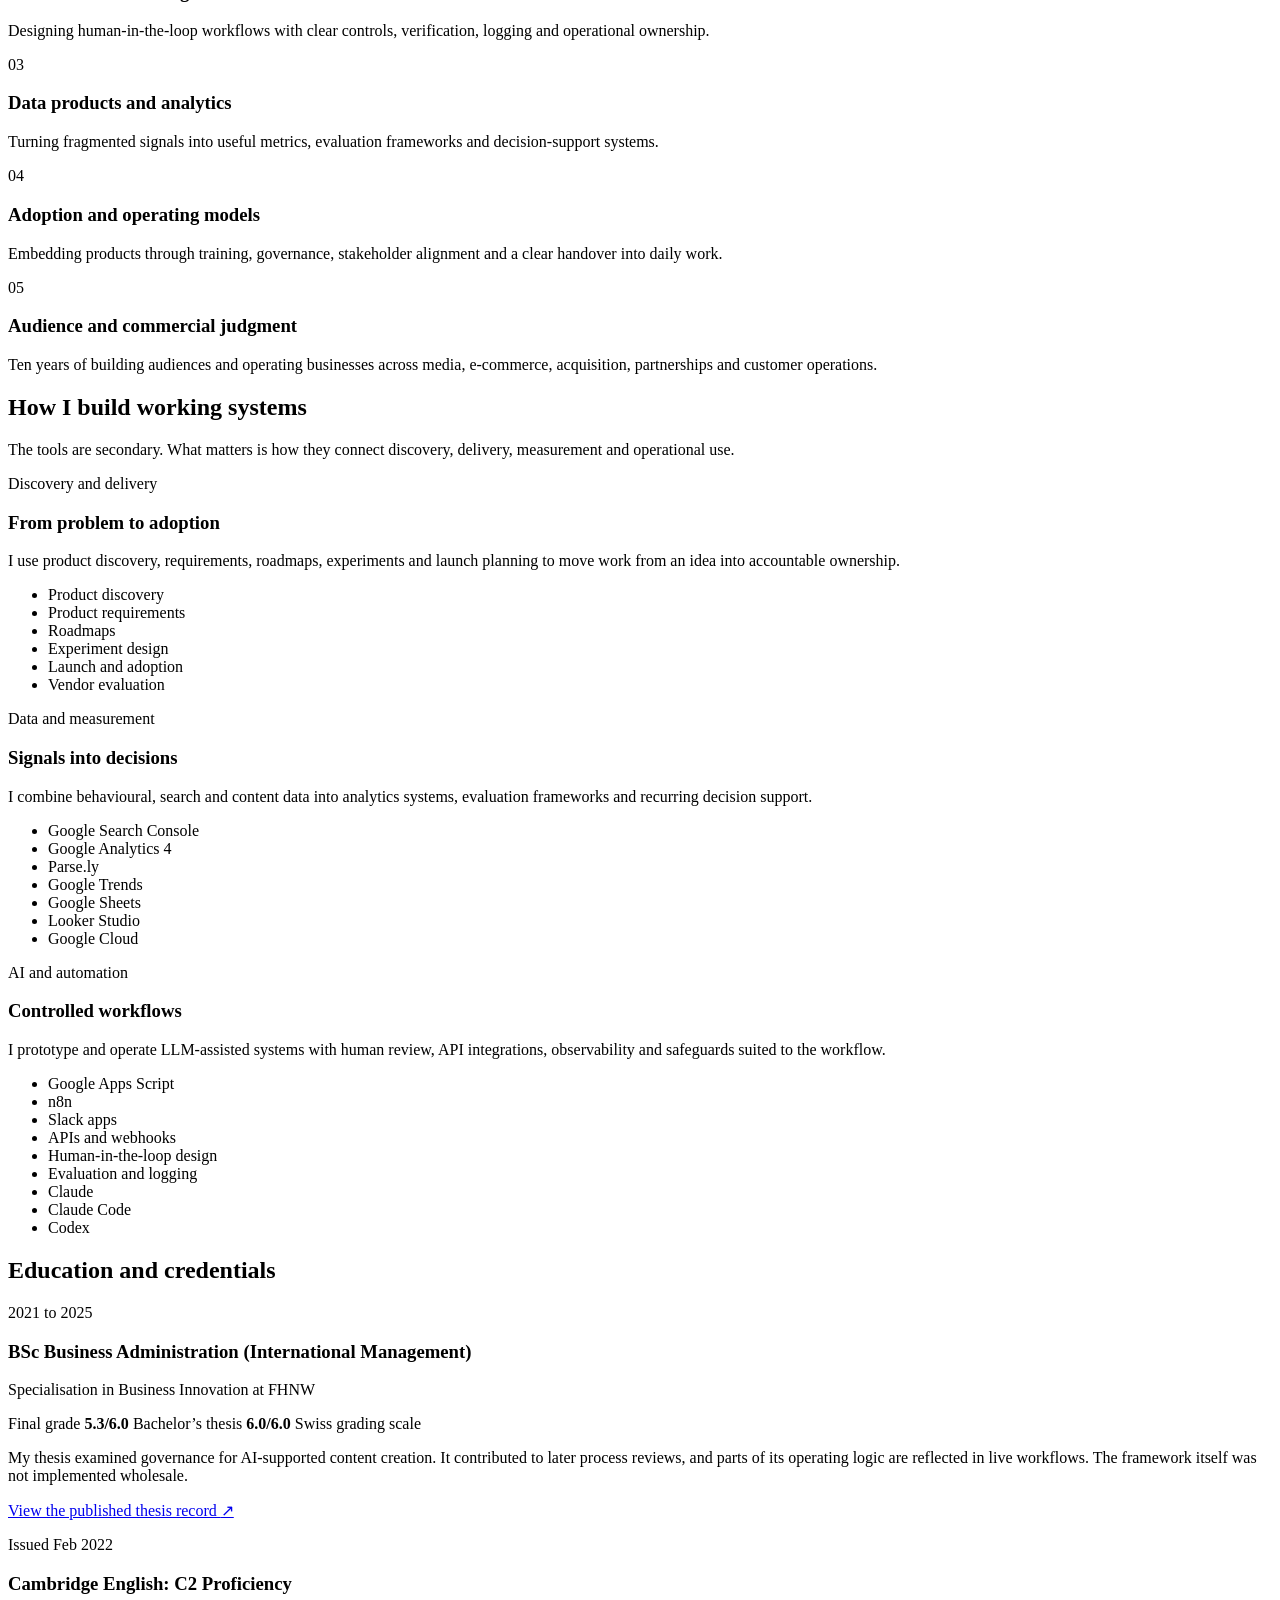
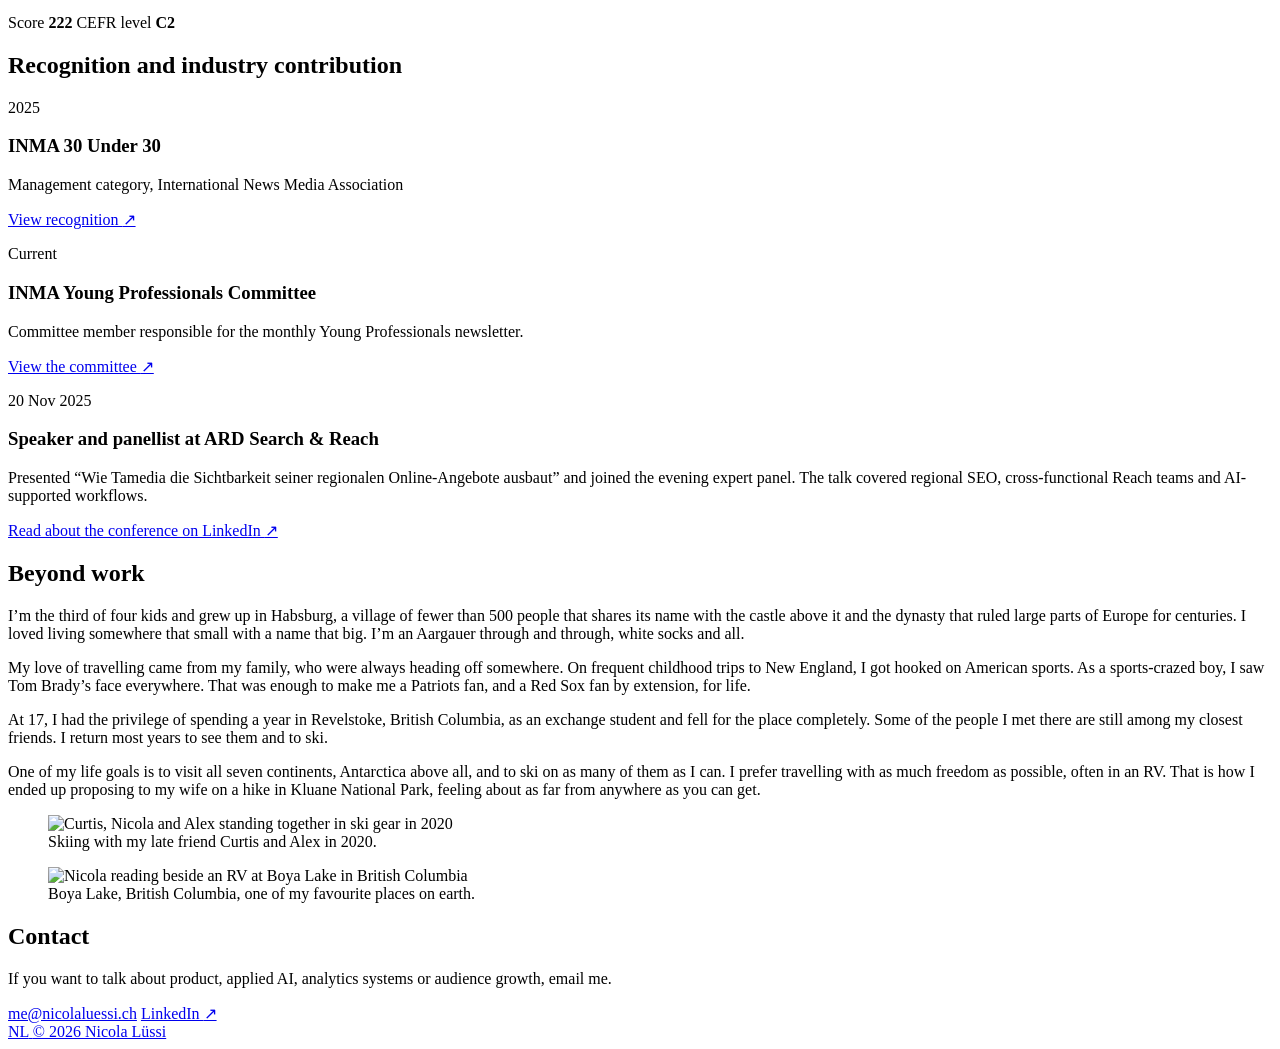
==== commit f36bca71: "Tighten selected work copy" ====
--- a/index.html
+++ b/index.html
@@ -56,7 +56,7 @@
         "description": "Profile of Nicola Lüssi, who leads audience-growth initiatives and builds digital products, AI-assisted workflows and analytics systems across media, e-commerce and entrepreneurship.",
         "inLanguage": "en",
         "dateCreated": "2026-03-25T11:02:04+01:00",
-        "dateModified": "2026-08-12T13:30:00+02:00",
+        "dateModified": "2026-08-12T14:12:00+02:00",
         "isPartOf": {"@id": "https://nicolaluessi.ch/#website"},
         "mainEntity": {"@id": "https://nicolaluessi.ch/#person"}
       },
@@ -251,29 +251,29 @@
     <section class="section" id="impact" aria-labelledby="impact-title">
       <div class="section-heading">
         <h2 id="impact-title">Selected work</h2>
-        <p>These projects show how I take ambiguous problems from discovery and architecture into launch, evaluation and daily use.</p>
+        <p>A selection of products, systems and businesses I have taken from idea into use.</p>
       </div>
 
       <div class="impact-grid">
         <article class="impact-card impact-card-featured">
           <header class="impact-featured-heading">
-            <p class="card-kicker">Tamedia, platform product</p>
+            <p class="card-kicker">Tamedia, audience platform</p>
             <h3>Content Clusters and Hub Pages</h3>
           </header>
           <div class="impact-featured-copy">
-            <p>I conceived and lead Tamedia's Content Clusters and Hub Pages programme. I defined the product architecture across information structure, CMS capabilities, governance, newsroom workflows and an automated layer using named-entity data and content classification. The CMS changes are live and already support manually built Hub Pages. Those pages provide real editorial examples and usage evidence while the automated entity-driven layer remains in development.</p>
+            <p>I conceived and lead Tamedia's Content Clusters and Hub Pages programme. CMS changes now support manually built Hub Pages, while the entity-driven automation layer remains in development.</p>
           </div>
           <ul class="outcome-list">
-            <li><strong>0-to-1 ownership</strong> from initial concept to live CMS capability and manual examples</li>
-            <li><strong>Platform architecture</strong> spanning classification, CMS capabilities and governance</li>
-            <li><strong>Phased delivery</strong> with manual workflows live and entity-driven automation in development</li>
+            <li><strong>My role</strong> concept, architecture and programme lead</li>
+            <li><strong>Live now</strong> CMS capability and manual Hub Pages</li>
+            <li><strong>In development</strong> entity-driven automation</li>
           </ul>
         </article>
 
         <article class="impact-card">
-          <p class="card-kicker">Tamedia, CMS product</p>
+          <p class="card-kicker">Tamedia, newsroom workflow</p>
           <h3>SEO Helper</h3>
-          <p>I initiated SEO Helper and led its development into a CMS-native AI-assisted guidance product. I translated editorial standards into product requirements, defined its evaluation logic and feedback, and led validation with Product, Engineering, Data and newsroom users. It gives editors actionable guidance inside the publishing workflow rather than in a separate specialist tool.</p>
+          <p>I initiated and led SEO Helper, an AI-assisted tool embedded in the CMS. It turns editorial standards into useful guidance while editors work.</p>
           <ul class="tag-list" aria-label="Topics">
             <li>Product requirements</li><li>CMS integration</li><li>Evaluation</li>
           </ul>
@@ -282,7 +282,7 @@
         <article class="impact-card">
           <p class="card-kicker">Tamedia, Growth Lab</p>
           <h3>Building the Growth Lab</h3>
-          <p>I lead Tamedia's Growth Lab across Product, Data, Editorial and content strategy. The Lab turns audience and workflow problems into a managed portfolio of hypotheses, experiments and products, with explicit decisions on what to stop, scale or hand over into operations.</p>
+          <p>I lead a cross-functional team that tests audience opportunities and turns the useful ones into products, systems or everyday practice.</p>
           <ul class="tag-list" aria-label="Topics">
             <li>Portfolio leadership</li><li>Experimentation</li><li>Operational handover</li>
           </ul>
@@ -291,7 +291,7 @@
         <article class="impact-card">
           <p class="card-kicker">Tamedia, internal systems</p>
           <h3>AI and analytics workflows</h3>
-          <p>I design and build human-in-the-loop systems that connect audience signals, APIs, analytics, Slack and Google Workspace. The portfolio includes scheduled reporting, decision-support briefings and assisted drafting workflows, with logging, deduplication, verification and operational controls designed into the flow.</p>
+          <p>I design human-in-the-loop systems for reporting, decision support and assisted drafting, connecting audience data with the tools teams already use.</p>
           <ul class="tag-list" aria-label="Topics">
             <li>LLM workflows</li><li>Data integration</li><li>Human verification</li>
           </ul>
@@ -300,7 +300,7 @@
         <article class="impact-card">
           <p class="card-kicker">Entrepreneurship, 2015 to 2025</p>
           <h3>Building audience-led businesses</h3>
-          <p>I co-founded Hockey News Schweiz, built its Swiss ice-hockey audience primarily on Facebook and Instagram, and sold advertising across its channels. I later co-founded and operated Ballers, with responsibility spanning e-commerce, SEA, performance tracking, B2B agreements, marketing and customer operations. In both cases, the audience came before the product.</p>
+          <p>I co-founded Hockey News Schweiz and later Ballers, building audiences and operating across advertising, e-commerce, acquisition and customer operations.</p>
           <ul class="tag-list" aria-label="Topics">
             <li>Audience development</li><li>E-commerce</li><li>Commercial operations</li>
           </ul>
@@ -392,7 +392,7 @@
       <div class="capability-grid">
         <article>
           <span class="capability-index">01</span>
-          <h3>Product development and 0-to-1</h3>
+          <h3>From concept to live use</h3>
           <p>Finding the real problem, defining the product and carrying it from an initial hypothesis into live use.</p>
         </article>
         <article>
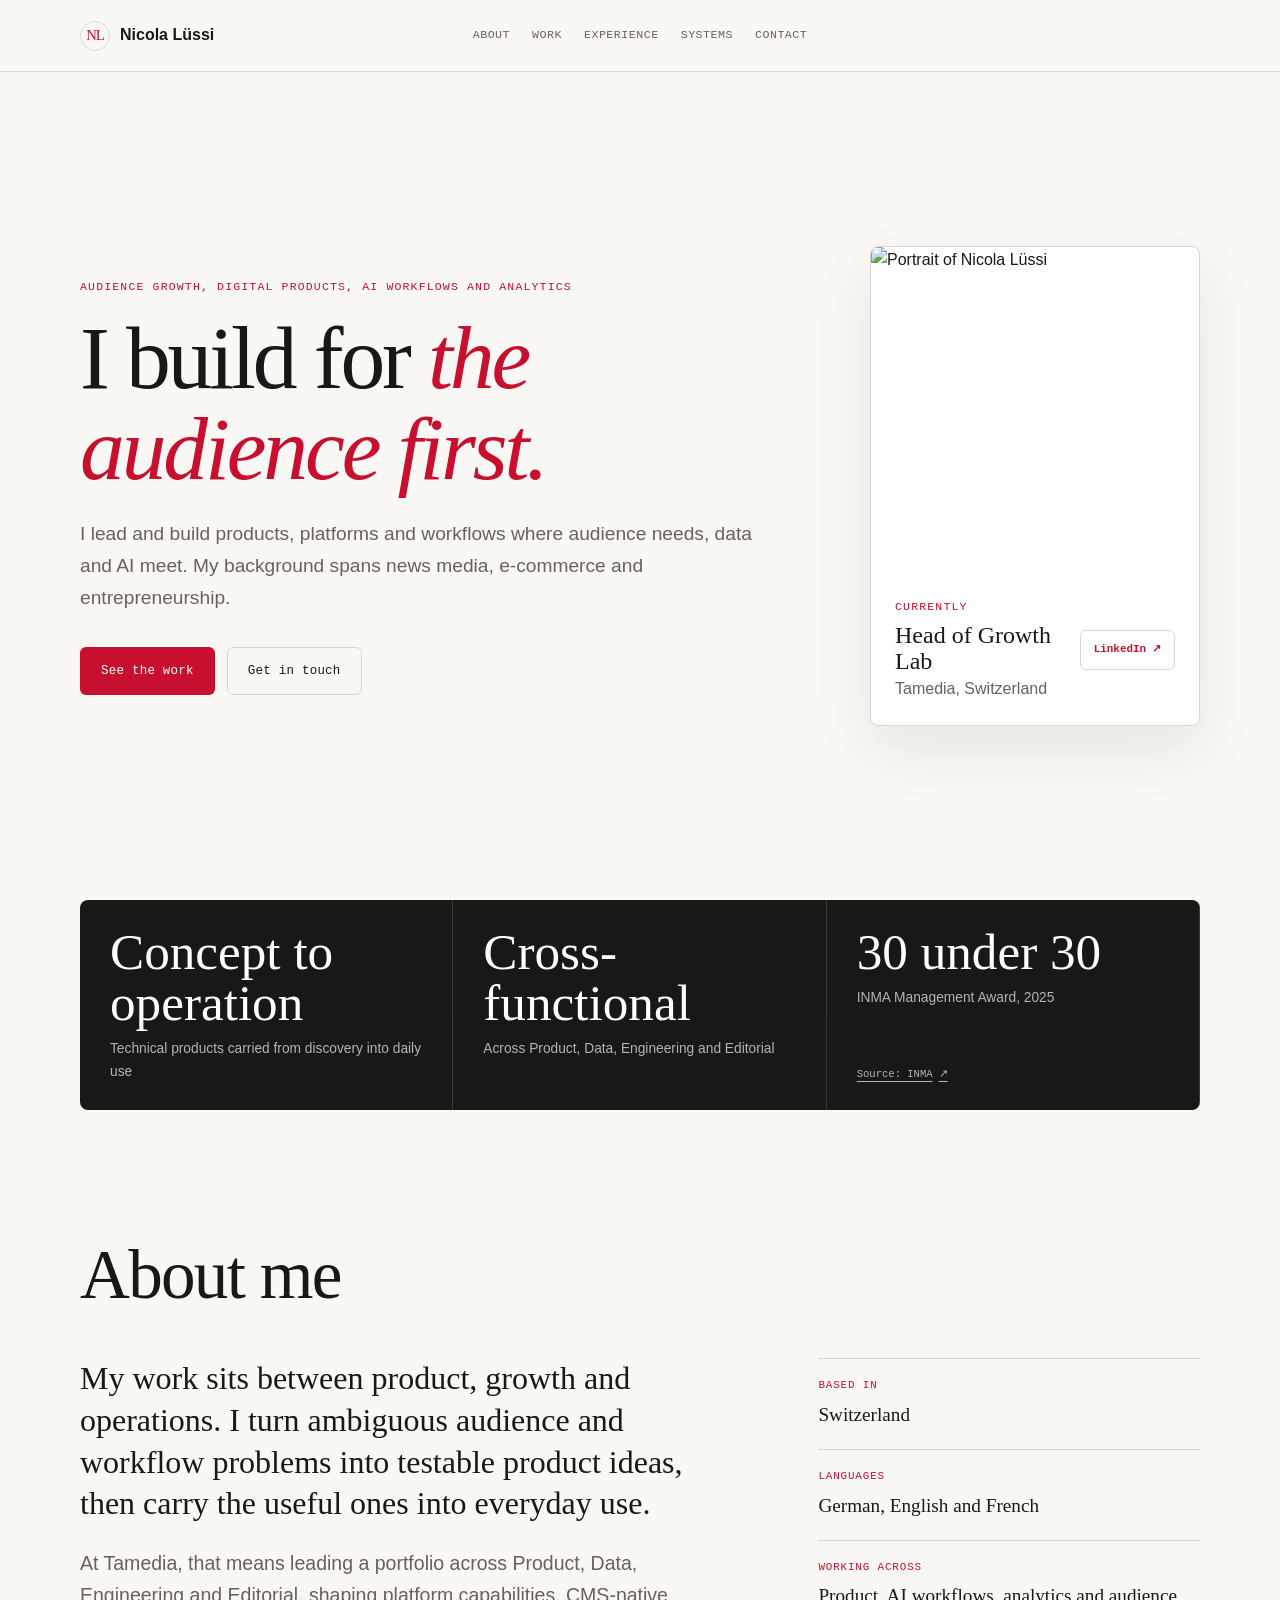
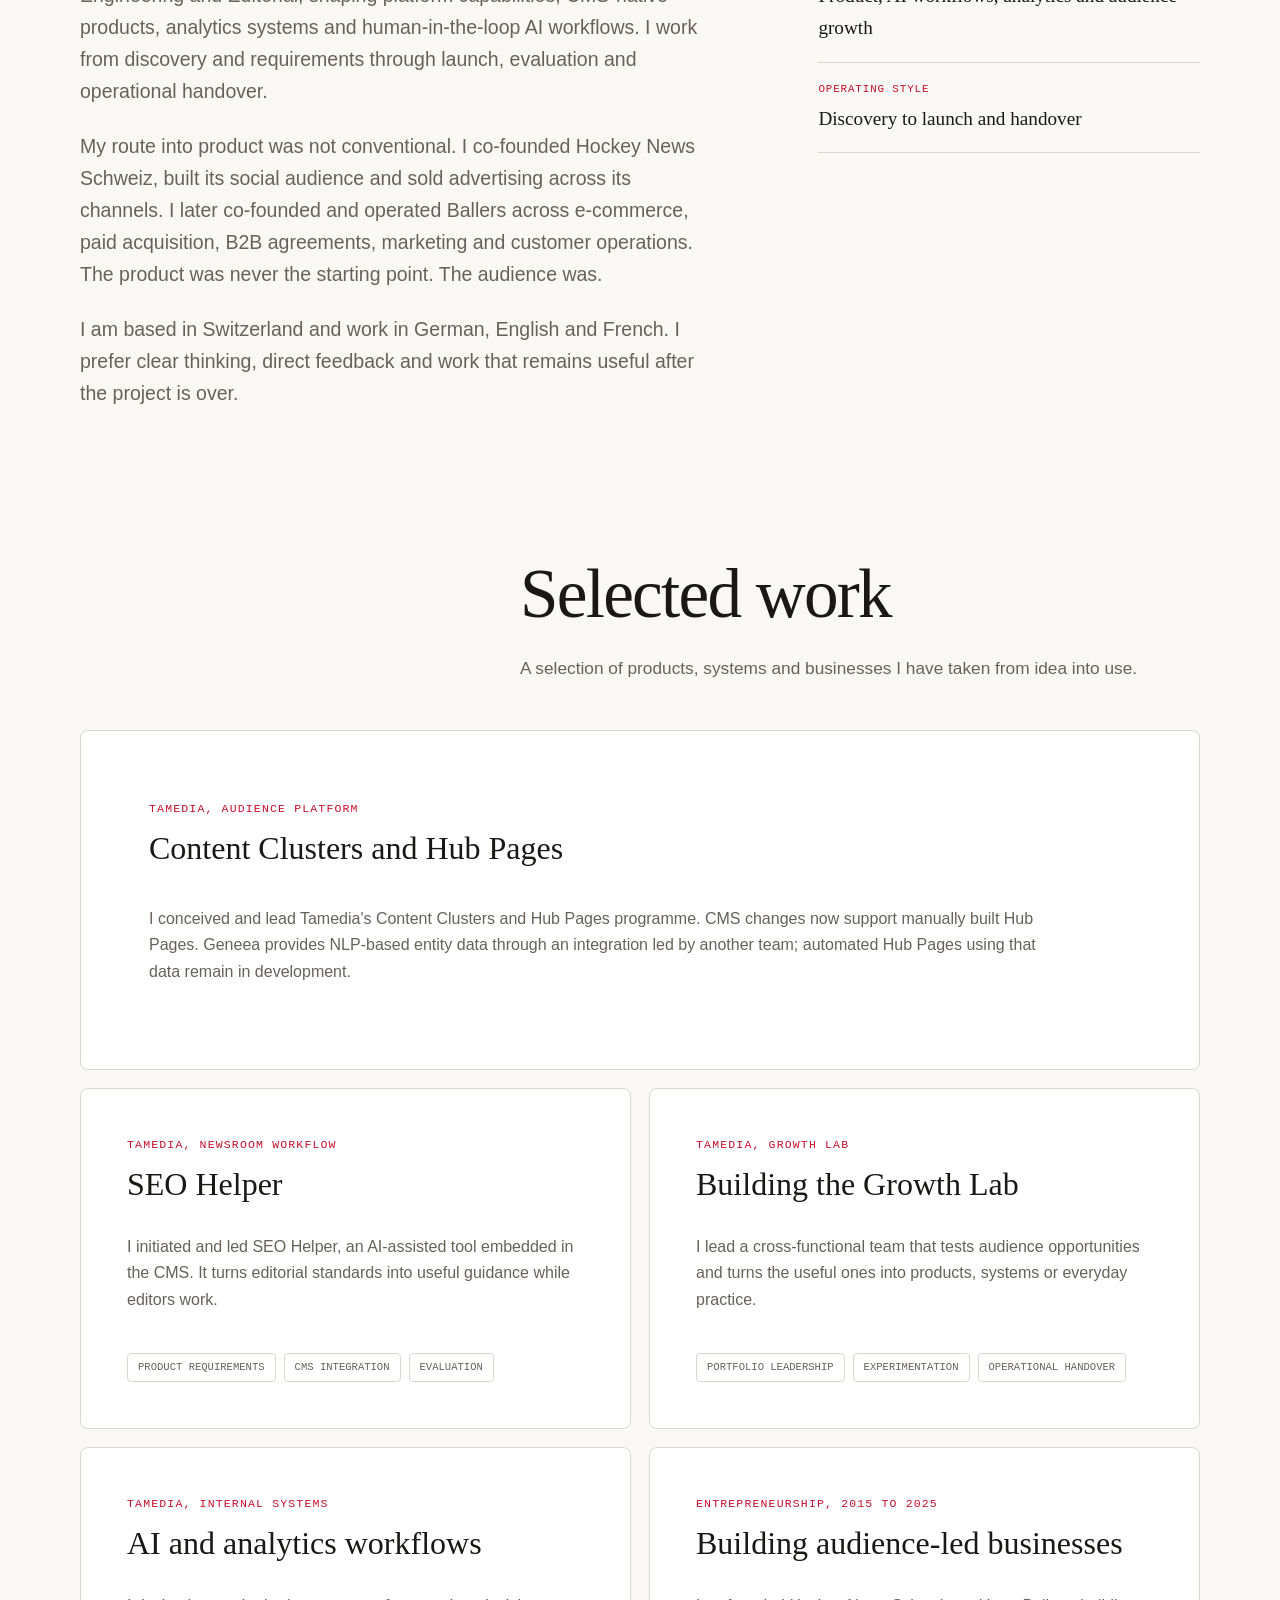
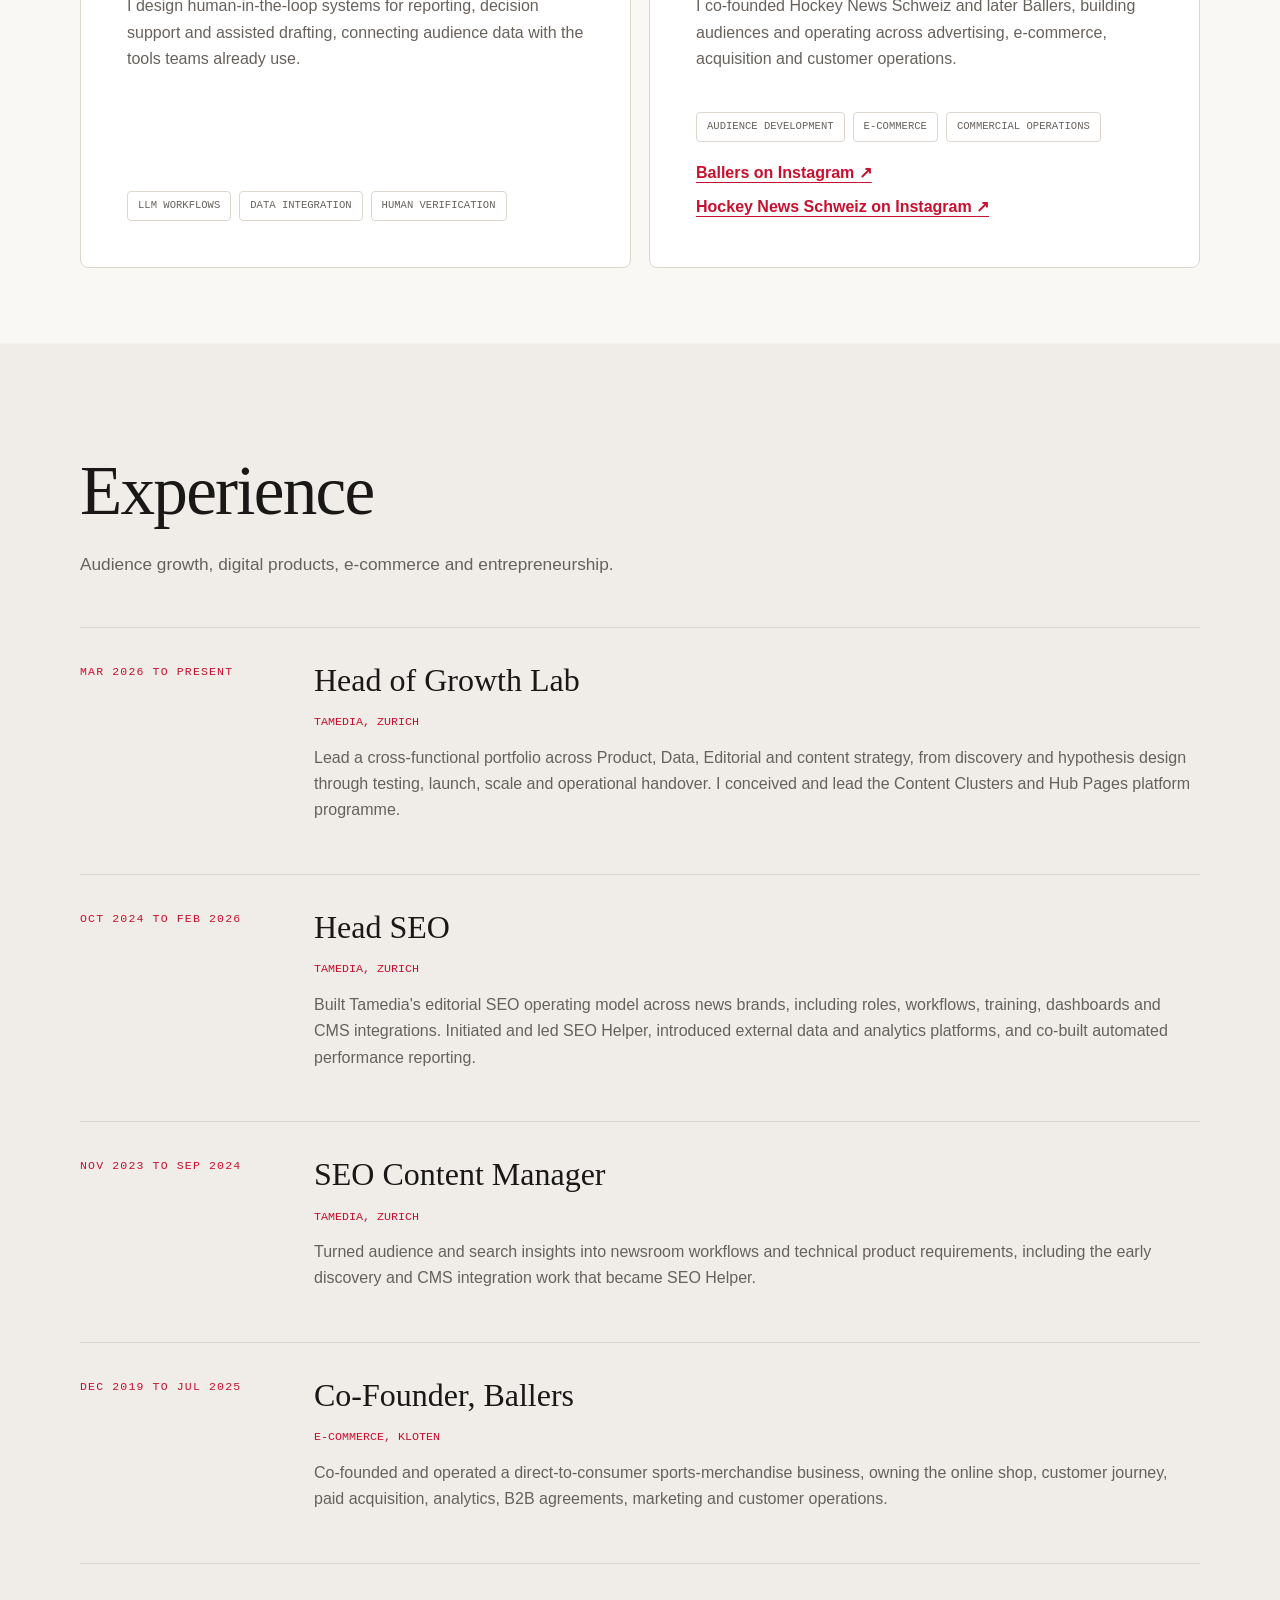
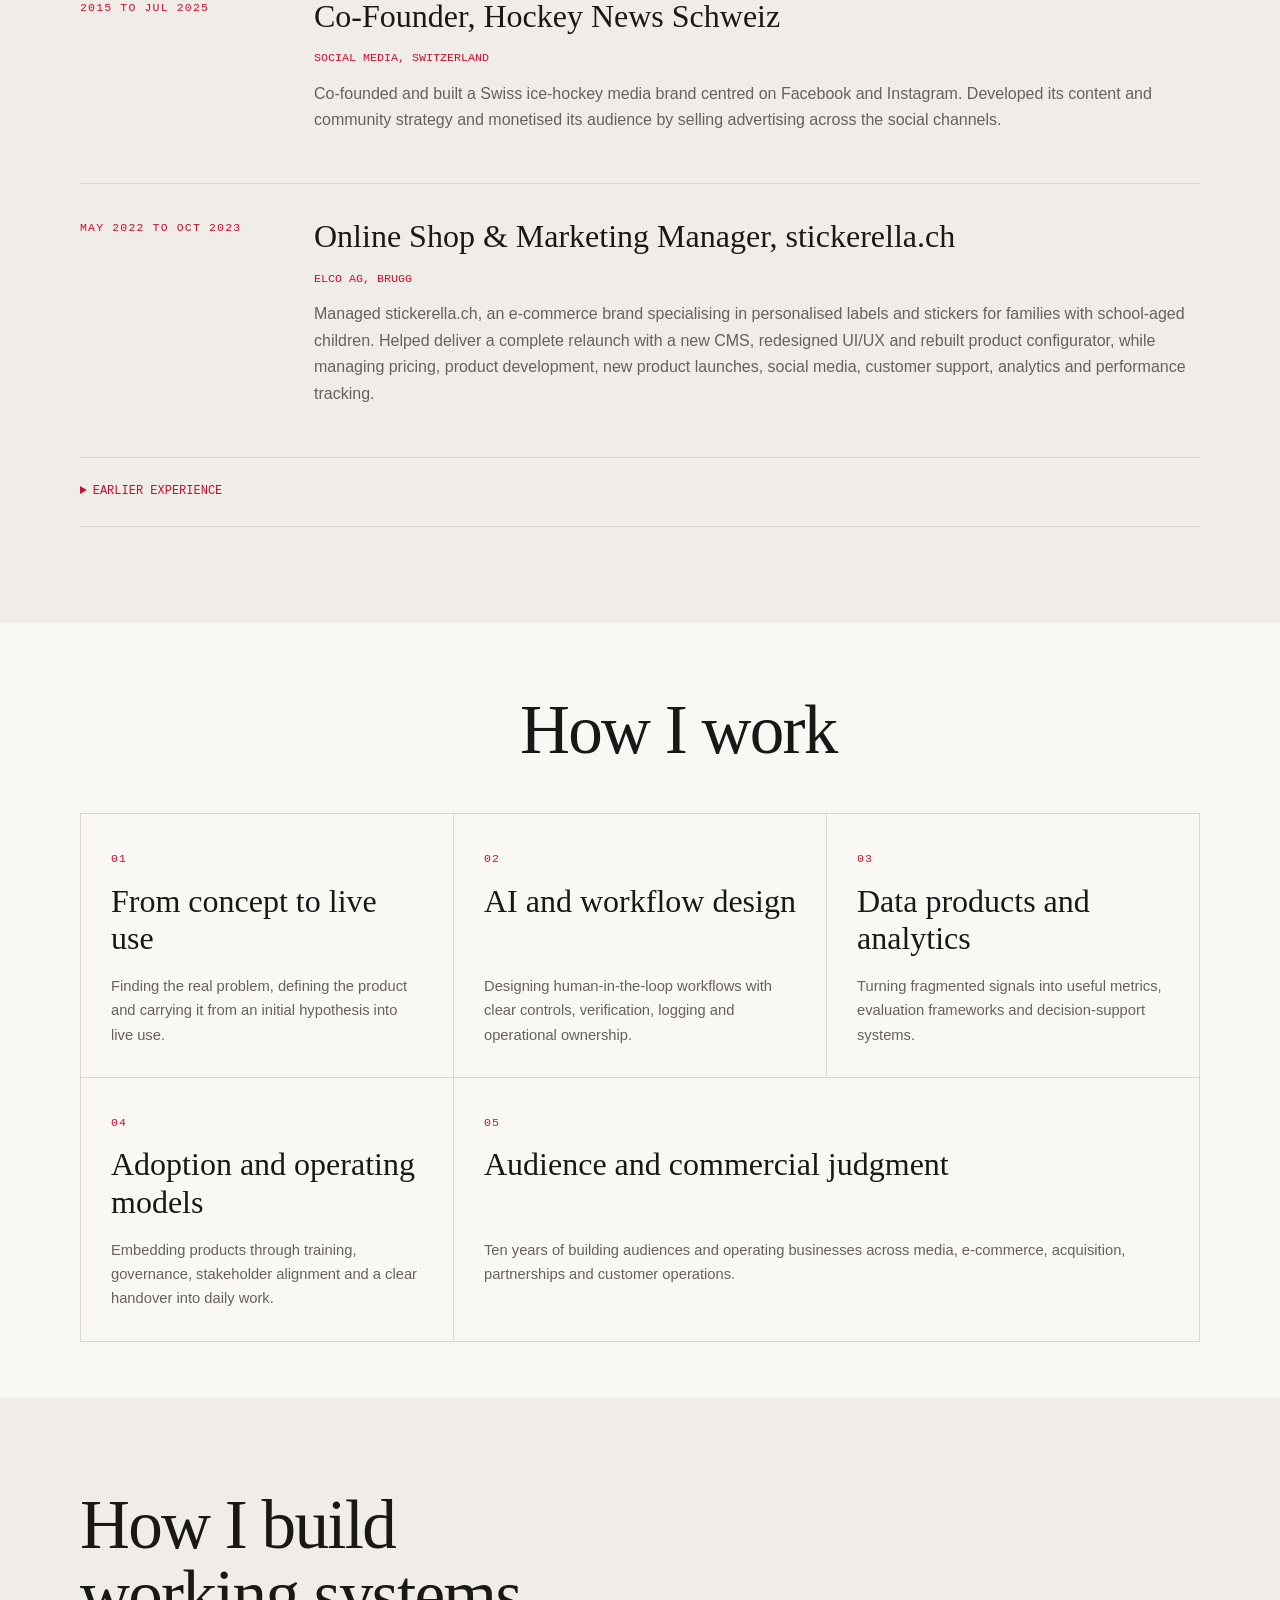
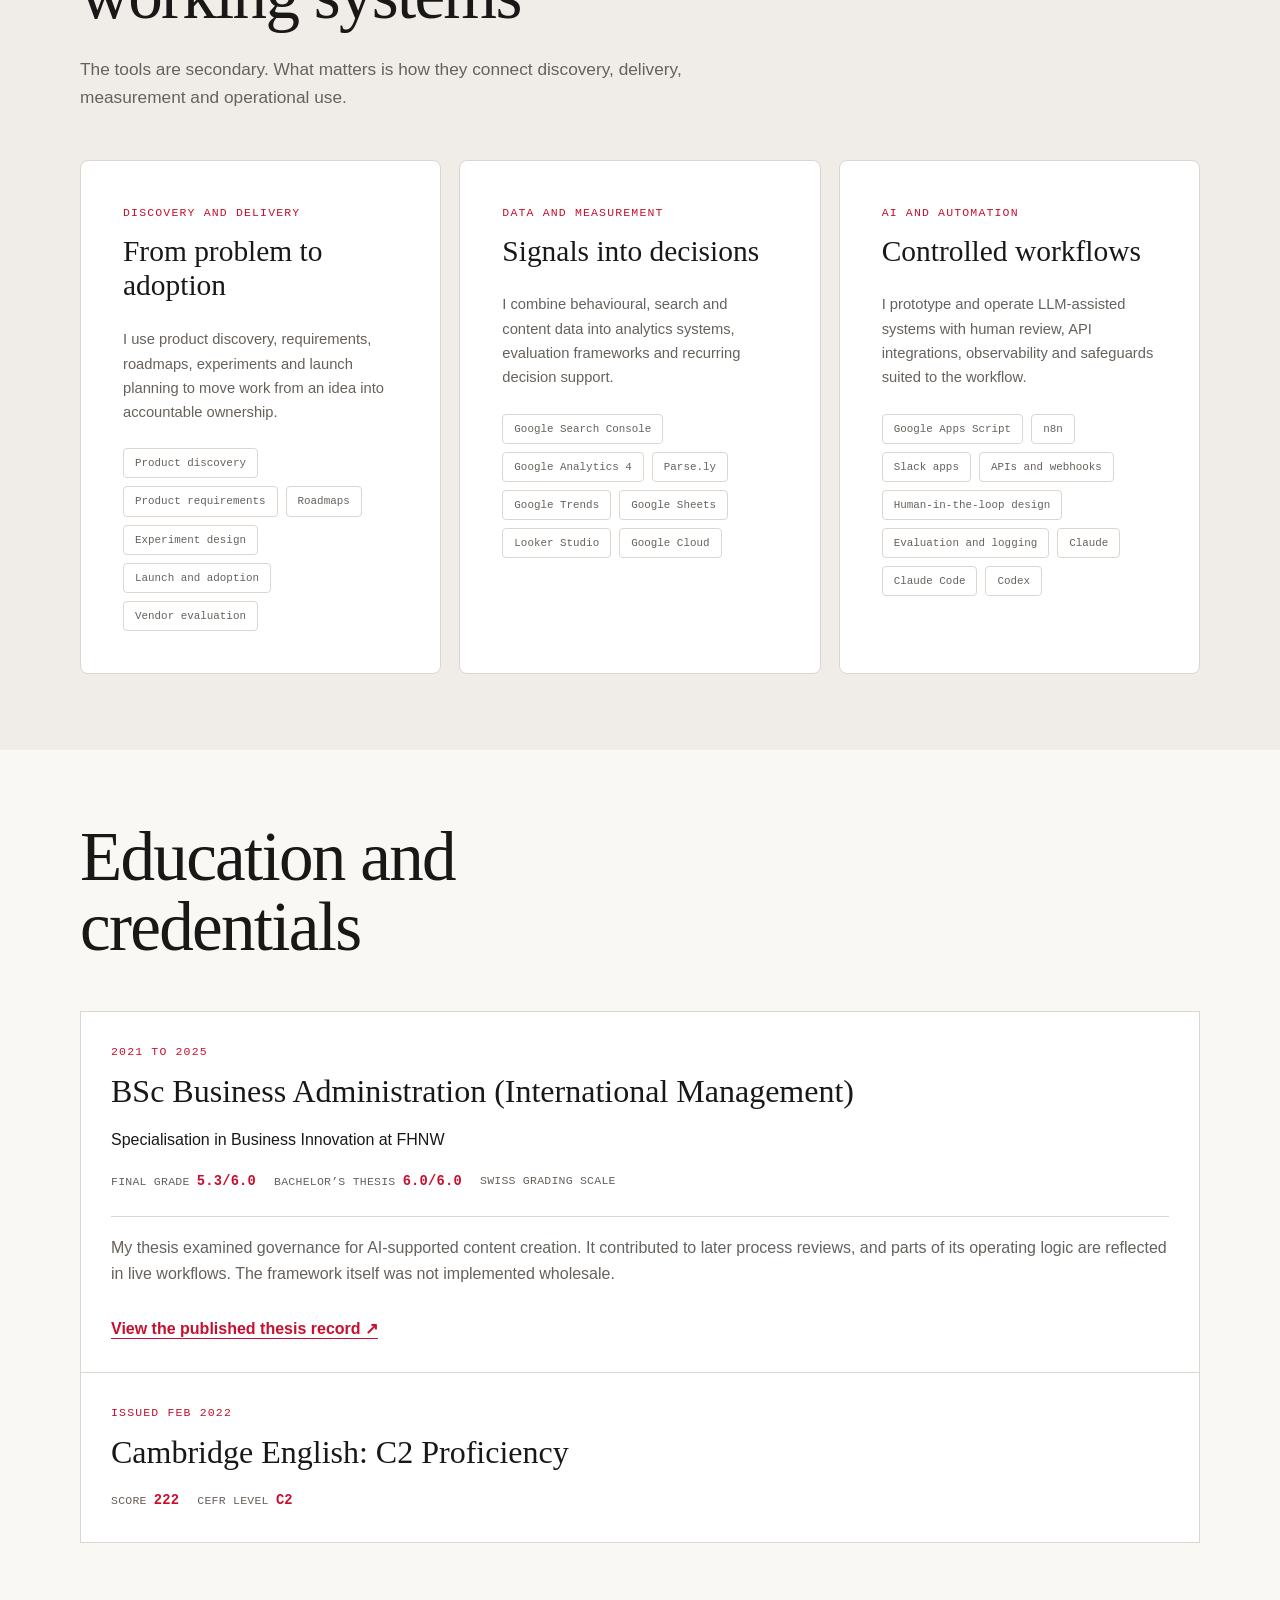
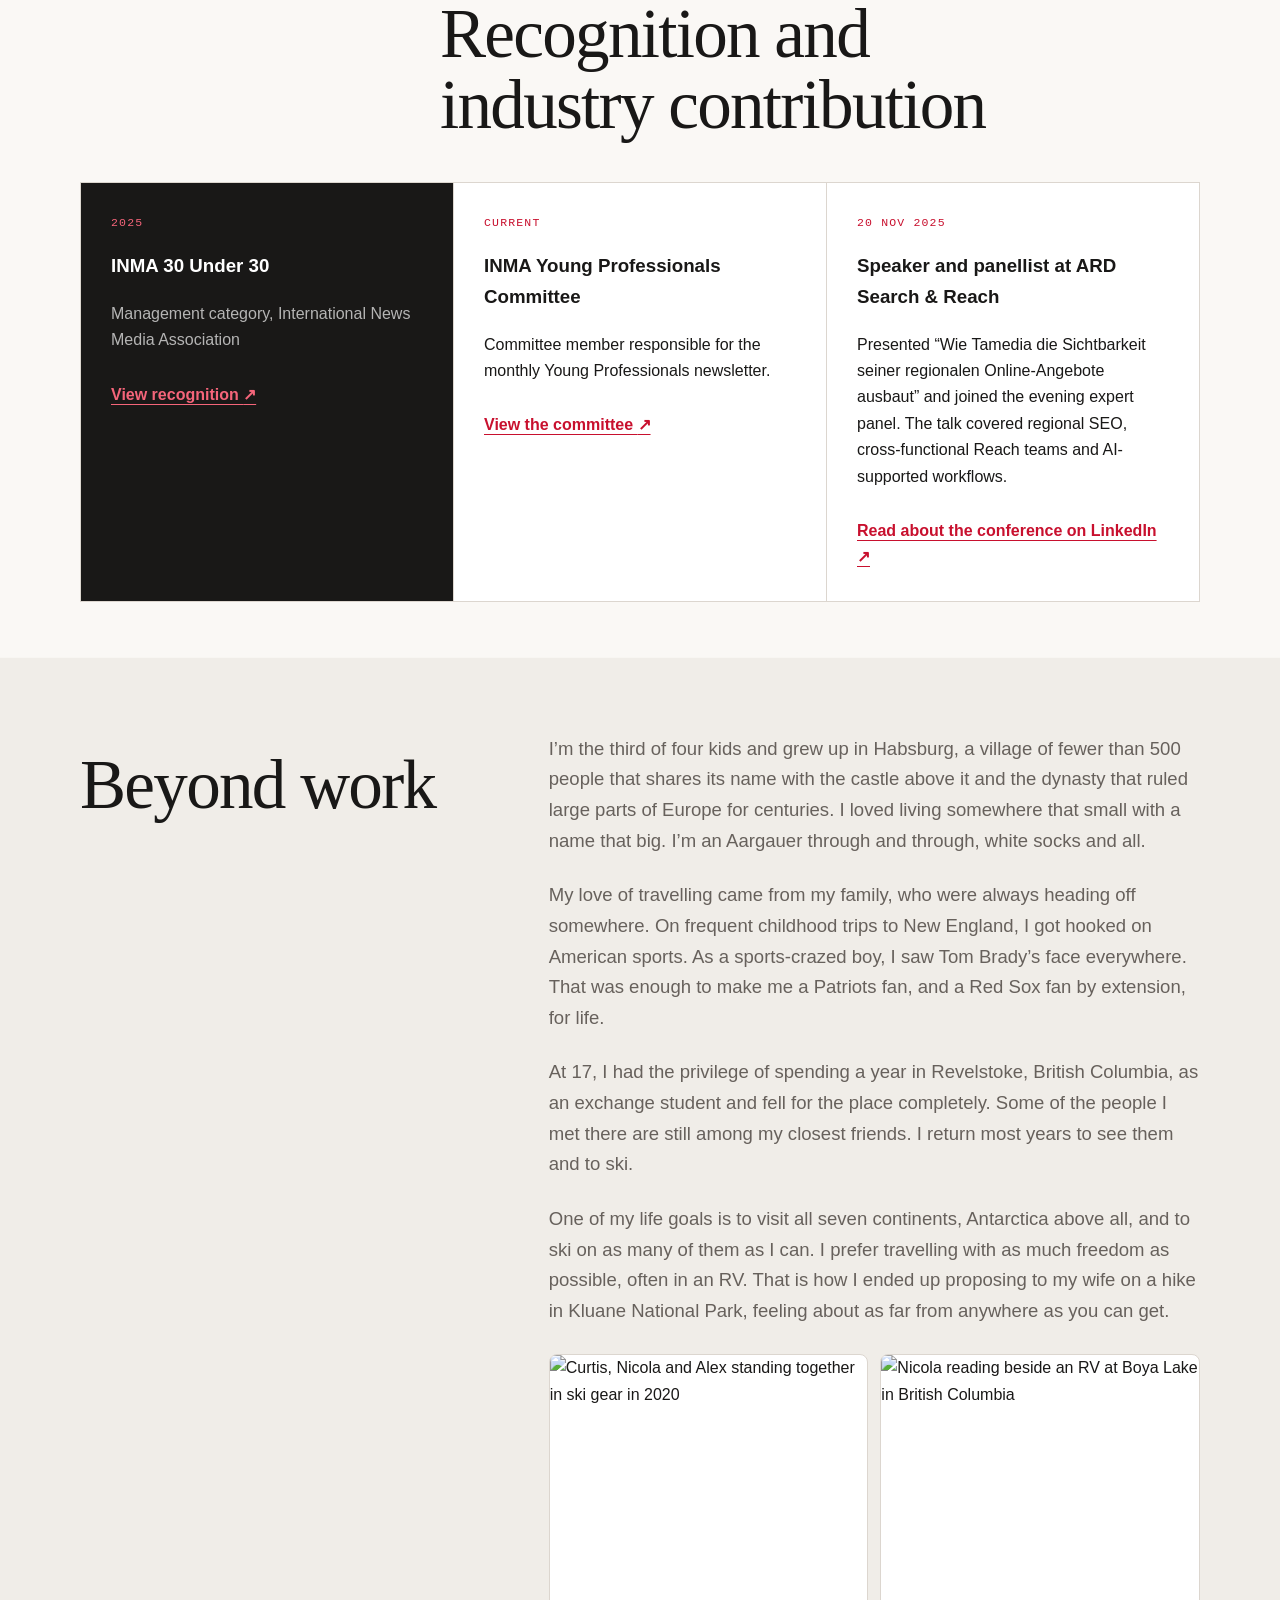
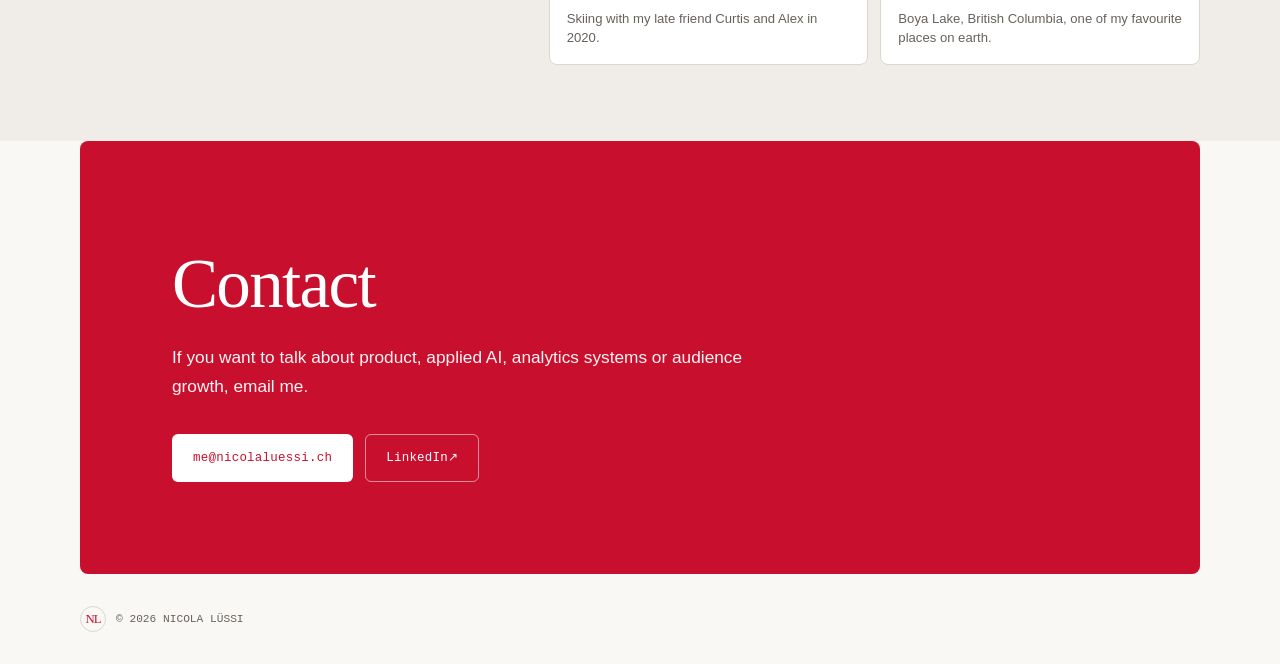
==== commit 737e7e9e: "Clarify Hub Pages attribution" ====
--- a/index.html
+++ b/index.html
@@ -56,7 +56,7 @@
         "description": "Profile of Nicola Lüssi, who leads audience-growth initiatives and builds digital products, AI-assisted workflows and analytics systems across media, e-commerce and entrepreneurship.",
         "inLanguage": "en",
         "dateCreated": "2026-03-25T11:02:04+01:00",
-        "dateModified": "2026-08-12T14:12:00+02:00",
+        "dateModified": "2026-08-12T14:17:00+02:00",
         "isPartOf": {"@id": "https://nicolaluessi.ch/#website"},
         "mainEntity": {"@id": "https://nicolaluessi.ch/#person"}
       },
@@ -261,13 +261,8 @@
             <h3>Content Clusters and Hub Pages</h3>
           </header>
           <div class="impact-featured-copy">
-            <p>I conceived and lead Tamedia's Content Clusters and Hub Pages programme. CMS changes now support manually built Hub Pages, while the entity-driven automation layer remains in development.</p>
-          </div>
-          <ul class="outcome-list">
-            <li><strong>My role</strong> concept, architecture and programme lead</li>
-            <li><strong>Live now</strong> CMS capability and manual Hub Pages</li>
-            <li><strong>In development</strong> entity-driven automation</li>
-          </ul>
+            <p>I conceived and lead Tamedia's Content Clusters and Hub Pages programme. CMS changes now support manually built Hub Pages. Geneea provides NLP-based entity data through an integration led by another team; automated Hub Pages using that data remain in development.</p>
+          </div>
         </article>
 
         <article class="impact-card">
--- a/css/style.css
+++ b/css/style.css
@@ -0,0 +1,1214 @@
+@font-face {
+  font-family: "DM Sans";
+  font-style: normal;
+  font-weight: 400 700;
+  font-display: swap;
+  src: url("/assets/fonts/dm-sans-latin.woff2") format("woff2");
+  unicode-range: U+0000-00FF, U+0131, U+0152-0153, U+02BB-02BC, U+02C6, U+02DA, U+02DC, U+0304, U+0308, U+0329, U+2000-206F, U+20AC, U+2122, U+2191, U+2193, U+2212, U+2215, U+FEFF, U+FFFD;
+}
+
+@font-face {
+  font-family: "DM Serif Display";
+  font-style: normal;
+  font-weight: 400;
+  font-display: swap;
+  src: url("/assets/fonts/dm-serif-display-latin.woff2") format("woff2");
+  unicode-range: U+0000-00FF, U+0131, U+0152-0153, U+02BB-02BC, U+02C6, U+02DA, U+02DC, U+0304, U+0308, U+0329, U+2000-206F, U+20AC, U+2122, U+2191, U+2193, U+2212, U+2215, U+FEFF, U+FFFD;
+}
+
+@font-face {
+  font-family: "DM Serif Display";
+  font-style: italic;
+  font-weight: 400;
+  font-display: swap;
+  src: url("/assets/fonts/dm-serif-display-italic-latin.woff2") format("woff2");
+  unicode-range: U+0000-00FF, U+0131, U+0152-0153, U+02BB-02BC, U+02C6, U+02DA, U+02DC, U+0304, U+0308, U+0329, U+2000-206F, U+20AC, U+2122, U+2191, U+2193, U+2212, U+2215, U+FEFF, U+FFFD;
+}
+
+@font-face {
+  font-family: "JetBrains Mono";
+  font-style: normal;
+  font-weight: 400 500;
+  font-display: swap;
+  src: url("/assets/fonts/jetbrains-mono-latin.woff2") format("woff2");
+  unicode-range: U+0000-00FF, U+0131, U+0152-0153, U+02BB-02BC, U+02C6, U+02DA, U+02DC, U+0304, U+0308, U+0329, U+2000-206F, U+20AC, U+2122, U+2191, U+2193, U+2212, U+2215, U+FEFF, U+FFFD;
+}
+
+:root {
+  color-scheme: light;
+  --bg: #faf8f5;
+  --surface: #f0ede8;
+  --paper: #ffffff;
+  --ink: #191817;
+  --muted: #67615c;
+  --red: #c8102e;
+  --red-dark: #a50c25;
+  --red-fill: #c8102e;
+  --red-on-white: #c8102e;
+  --on-red: #ffffff;
+  --line: #dcd6cf;
+  --header-bg: rgba(250, 248, 245, 0.92);
+  --header-line: rgba(220, 214, 207, 0.9);
+  --inverse-bg: #191817;
+  --inverse-ink: #ffffff;
+  --inverse-muted: rgba(255, 255, 255, 0.68);
+  --inverse-line: rgba(255, 255, 255, 0.14);
+  --serif: "DM Serif Display", Georgia, serif;
+  --sans: "DM Sans", -apple-system, BlinkMacSystemFont, "Segoe UI", sans-serif;
+  --mono: "JetBrains Mono", "SFMono-Regular", Consolas, monospace;
+  --content: 1120px;
+  --radius: 8px;
+  --shadow: 0 24px 60px rgba(25, 24, 23, 0.08);
+  --focus-inner: #ffffff;
+  --focus-outer: #191817;
+  --space-section-tight: clamp(40px, 4.5vw, 56px);
+  --space-section: clamp(56px, 6vw, 76px);
+  --space-section-loose: clamp(72px, 8vw, 96px);
+}
+
+@media (prefers-color-scheme: dark) {
+  :root {
+    color-scheme: dark;
+    --bg: #11100f;
+    --surface: #191715;
+    --paper: #211f1d;
+    --ink: #f7f1ea;
+    --muted: #bcb2a8;
+    --red: #f05a72;
+    --red-dark: #c8102e;
+    --red-fill: #d92342;
+    --red-on-white: #c8102e;
+    --on-red: #ffffff;
+    --line: #3d3833;
+    --header-bg: rgba(17, 16, 15, 0.92);
+    --header-line: rgba(61, 56, 51, 0.9);
+    --inverse-bg: #080807;
+    --inverse-ink: #ffffff;
+    --inverse-muted: rgba(255, 255, 255, 0.7);
+    --inverse-line: rgba(255, 255, 255, 0.16);
+    --shadow: 0 24px 60px rgba(0, 0, 0, 0.28);
+  }
+}
+
+*,
+*::before,
+*::after {
+  box-sizing: border-box;
+}
+
+html {
+  scroll-behavior: smooth;
+  scroll-padding-top: 96px;
+}
+
+body {
+  margin: 0;
+  overflow-x: hidden;
+  background: var(--bg);
+  color: var(--ink);
+  font-family: var(--sans);
+  font-size: 16px;
+  line-height: 1.65;
+  -webkit-font-smoothing: antialiased;
+}
+
+img {
+  display: block;
+  max-width: 100%;
+}
+
+a {
+  color: inherit;
+  cursor: pointer;
+  transition: color 180ms ease, background-color 180ms ease, border-color 180ms ease, box-shadow 180ms ease;
+}
+
+a:not(.button) {
+  box-shadow: inset 0 -1px 0 transparent;
+}
+
+a:not(.button):hover {
+  box-shadow: inset 0 -1px 0 currentColor;
+}
+
+::selection {
+  background: var(--red-fill);
+  color: var(--on-red);
+}
+
+:focus-visible {
+  outline: 3px solid var(--focus-inner);
+  outline-offset: 3px;
+  box-shadow: 0 0 0 6px var(--focus-outer);
+}
+
+.skip-link {
+  position: fixed;
+  top: 12px;
+  left: 12px;
+  z-index: 1000;
+  transform: translateY(-160%);
+  border-radius: 8px;
+  background: var(--inverse-bg);
+  color: var(--inverse-ink);
+  padding: 10px 16px;
+  font-family: var(--mono);
+  font-size: 0.8rem;
+  text-decoration: none;
+}
+
+.skip-link:focus {
+  transform: translateY(0);
+}
+
+.site-header {
+  position: sticky;
+  top: 0;
+  z-index: 100;
+  display: grid;
+  grid-template-columns: 1fr auto 1fr;
+  align-items: center;
+  gap: 28px;
+  min-height: 72px;
+  padding: 12px max(24px, calc((100vw - var(--content)) / 2));
+  border-bottom: 1px solid var(--header-line);
+  background: var(--header-bg);
+  backdrop-filter: blur(16px);
+}
+
+.site-brand {
+  display: inline-flex;
+  align-items: center;
+  gap: 10px;
+  width: fit-content;
+  font-weight: 700;
+  text-decoration: none;
+}
+
+.site-monogram {
+  display: inline-flex;
+  align-items: center;
+  justify-content: center;
+  width: 30px;
+  height: 30px;
+  border: 1px solid var(--line);
+  border-radius: 50%;
+  color: var(--red);
+  font-family: var(--serif);
+  font-size: 0.92rem;
+  font-weight: 400;
+  letter-spacing: -0.08em;
+  line-height: 1;
+}
+
+.primary-nav,
+.language-nav {
+  display: flex;
+  align-items: center;
+  gap: 22px;
+}
+
+.primary-nav a,
+.language-nav a {
+  color: var(--muted);
+  font-family: var(--mono);
+  font-size: 0.73rem;
+  font-weight: 500;
+  letter-spacing: 0.04em;
+  text-decoration: none;
+  text-transform: uppercase;
+}
+
+.primary-nav a:hover,
+.language-nav a:hover,
+.language-nav a[aria-current="page"] {
+  color: var(--red);
+}
+
+.language-nav {
+  justify-self: end;
+  gap: 10px;
+}
+
+.language-nav a + a {
+  border-left: 1px solid var(--line);
+  padding-left: 10px;
+}
+
+.hero,
+.section,
+.site-footer {
+  width: min(calc(100% - 48px), var(--content));
+  margin-inline: auto;
+}
+
+.hero {
+  display: grid;
+  grid-template-columns: minmax(0, 1fr) minmax(250px, 330px);
+  gap: clamp(48px, 8vw, 112px);
+  align-items: center;
+  min-height: calc(100svh - 72px);
+  padding-block: 96px;
+}
+
+.hero > * {
+  min-width: 0;
+}
+
+.eyebrow,
+.card-kicker,
+.hero-card-label,
+.timeline-date,
+.capability-index {
+  margin: 0;
+  color: var(--red);
+  font-family: var(--mono);
+  font-size: 0.72rem;
+  font-weight: 500;
+  letter-spacing: 0.1em;
+  text-transform: uppercase;
+}
+
+.hero h1,
+.section-heading h2,
+.contact h2 {
+  margin: 16px 0 24px;
+  font-family: var(--serif);
+  font-weight: 400;
+  line-height: 1.02;
+  text-wrap: balance;
+}
+
+.hero h1 {
+  max-width: 820px;
+  font-size: clamp(3.25rem, 7vw, 6.8rem);
+  letter-spacing: -0.035em;
+}
+
+.hero h1 em {
+  color: var(--red);
+  font-weight: 400;
+}
+
+.hero-intro {
+  max-width: 720px;
+  margin: 0;
+  color: var(--muted);
+  font-size: clamp(1.08rem, 1.5vw, 1.25rem);
+}
+
+.hero-actions,
+.contact-links {
+  display: flex;
+  flex-wrap: wrap;
+  gap: 12px;
+  margin-top: 34px;
+}
+
+.button {
+  display: inline-flex;
+  align-items: center;
+  justify-content: center;
+  min-height: 48px;
+  border: 1px solid transparent;
+  border-radius: 6px;
+  padding: 11px 20px;
+  font-family: var(--mono);
+  font-size: 0.78rem;
+  font-weight: 500;
+  letter-spacing: 0.02em;
+  text-decoration: none;
+  transition: transform 160ms ease, background-color 160ms ease, border-color 160ms ease, color 160ms ease;
+}
+
+.button:hover {
+  transform: translateY(-2px);
+}
+
+.button-primary {
+  background: var(--red-fill);
+  color: var(--on-red);
+}
+
+.button-primary:hover {
+  background: var(--red-dark);
+}
+
+.button-secondary {
+  border-color: var(--line);
+  background: transparent;
+}
+
+.button-secondary:hover {
+  border-color: var(--ink);
+}
+
+.portrait-card {
+  position: relative;
+  overflow: hidden;
+  margin: 0;
+  border: 1px solid var(--line);
+  border-radius: var(--radius);
+  background: var(--paper);
+  box-shadow: var(--shadow);
+}
+
+.portrait-card > picture {
+  display: block;
+}
+
+.portrait-card > picture > img {
+  display: block;
+  width: 100%;
+  height: auto;
+  aspect-ratio: 1;
+  object-fit: cover;
+}
+
+.portrait-card figcaption {
+  display: flex;
+  align-items: center;
+  justify-content: space-between;
+  gap: 20px;
+  padding: 22px 24px;
+}
+
+.hero-card-role {
+  margin: 7px 0 1px;
+  font-family: var(--serif);
+  font-size: 1.5rem;
+  line-height: 1.08;
+}
+
+.hero-card-org {
+  margin: 0;
+  color: var(--muted);
+}
+
+.portrait-card figcaption > a,
+.text-link,
+.award-card a {
+  color: var(--red);
+  font-weight: 600;
+  text-underline-offset: 4px;
+}
+
+.portrait-card figcaption > a {
+  display: inline-flex;
+  flex: 0 0 auto;
+  align-items: center;
+  justify-content: center;
+  gap: 6px;
+  min-height: 40px;
+  padding: 0 13px;
+  border: 1px solid var(--line);
+  border-radius: 6px;
+  font-family: var(--mono);
+  font-size: 0.68rem;
+  text-decoration: none;
+}
+
+.proof-strip {
+  display: grid;
+  grid-template-columns: repeat(3, 1fr);
+  align-items: stretch;
+  width: min(calc(100% - 48px), var(--content));
+  margin: 0 auto 38px;
+  overflow: hidden;
+  border-radius: var(--radius);
+  background: var(--inverse-bg);
+  color: var(--inverse-ink);
+}
+
+.proof-item {
+  display: flex;
+  flex-direction: column;
+  justify-content: flex-start;
+  min-height: 174px;
+  padding: 26px 30px;
+  border-right: 1px solid var(--inverse-line);
+}
+
+.proof-item strong {
+  font-family: var(--serif);
+  font-size: clamp(2.1rem, 4vw, 3.25rem);
+  font-weight: 400;
+  line-height: 1;
+}
+
+.proof-item > span {
+  margin-top: 10px;
+  color: var(--inverse-muted);
+  font-size: 0.86rem;
+}
+
+.proof-source {
+  display: inline-flex;
+  align-items: center;
+  gap: 6px;
+  width: fit-content;
+  margin-top: auto;
+  padding-top: 18px;
+  color: var(--inverse-muted);
+  font-family: var(--mono);
+  font-size: 0.66rem;
+  text-underline-offset: 4px;
+}
+
+.section {
+  padding-block: var(--space-section);
+}
+
+.section-tinted {
+  background: var(--surface);
+  box-shadow: 0 0 0 100vmax var(--surface);
+  clip-path: inset(0 -100vmax);
+}
+
+.section-heading {
+  max-width: 760px;
+  margin-bottom: clamp(34px, 4.5vw, 48px);
+}
+
+.section-heading h2,
+.contact h2 {
+  font-size: clamp(2.7rem, 5.4vw, 5rem);
+  letter-spacing: -0.025em;
+}
+
+.section-heading > p:last-child {
+  max-width: 620px;
+  margin: 0;
+  color: var(--muted);
+  font-size: 1.08rem;
+}
+
+.about {
+  padding-block: var(--space-section) var(--space-section-tight);
+}
+
+.about-layout {
+  display: grid;
+  grid-template-columns: minmax(0, 1.25fr) minmax(280px, 0.75fr);
+  gap: clamp(48px, 8vw, 112px);
+  align-items: start;
+}
+
+.about-copy {
+  max-width: 680px;
+}
+
+.about-copy p {
+  margin: 0 0 22px;
+  color: var(--muted);
+  font-size: clamp(1.05rem, 1.7vw, 1.22rem);
+}
+
+.about-copy p:first-child {
+  color: var(--ink);
+  font-family: var(--serif);
+  font-size: clamp(1.45rem, 2.6vw, 2rem);
+  line-height: 1.3;
+}
+
+.about-facts {
+  margin: 0;
+  border-top: 1px solid var(--line);
+}
+
+.about-facts div {
+  padding: 18px 0;
+  border-bottom: 1px solid var(--line);
+}
+
+.about-facts dt {
+  margin-bottom: 4px;
+  color: var(--red);
+  font-family: var(--mono);
+  font-size: 0.68rem;
+  letter-spacing: 0.08em;
+  text-transform: uppercase;
+}
+
+.about-facts dd {
+  margin: 0;
+  font-family: var(--serif);
+  font-size: 1.2rem;
+}
+
+.impact-grid {
+  display: grid;
+  grid-template-columns: repeat(2, minmax(0, 1fr));
+  gap: 18px;
+}
+
+.impact-card {
+  display: flex;
+  flex-direction: column;
+  min-height: 100%;
+  border: 1px solid var(--line);
+  border-radius: var(--radius);
+  background: var(--paper);
+  padding: clamp(28px, 4vw, 46px);
+}
+
+.impact-card-featured {
+  grid-column: 1 / -1;
+  display: grid;
+  grid-template-columns: 1fr;
+  gap: 24px;
+  padding: clamp(36px, 6vw, 68px);
+}
+
+.impact-featured-heading {
+  grid-column: 1 / -1;
+  max-width: 820px;
+}
+
+.impact-featured-heading h3 {
+  margin-bottom: 0;
+  font-size: clamp(2rem, 4.2vw, 3.65rem);
+}
+
+.impact-featured-copy {
+  display: flex;
+  flex-direction: column;
+  max-width: 900px;
+}
+
+.impact-featured-copy > p {
+  margin-top: 0;
+  color: var(--muted);
+}
+
+.impact-card h3,
+.timeline h3,
+.capability-grid h3,
+.education-grid h3 {
+  margin: 12px 0 14px;
+  font-family: var(--serif);
+  font-size: clamp(1.45rem, 2.5vw, 2rem);
+  font-weight: 400;
+  line-height: 1.18;
+}
+
+.impact-card > p:not(.card-kicker),
+.timeline-item > div > p:last-child,
+.capability-grid p,
+.education-grid article > p:last-of-type {
+  color: var(--muted);
+}
+
+.text-link {
+  width: fit-content;
+  margin-top: auto;
+  padding-top: 18px;
+}
+
+.tag-list {
+  display: flex;
+  flex-wrap: wrap;
+  gap: 8px;
+  margin: auto 0 0;
+  padding: 24px 0 0;
+  list-style: none;
+}
+
+.tag-list li {
+  border: 1px solid var(--line);
+  border-radius: 4px;
+  padding: 5px 10px;
+  color: var(--muted);
+  font-family: var(--mono);
+  font-size: 0.66rem;
+  text-transform: uppercase;
+}
+
+.card-links {
+  display: flex;
+  flex-wrap: wrap;
+  gap: 8px 18px;
+  padding-top: 18px;
+}
+
+.card-links a {
+  color: var(--red);
+  font-weight: 600;
+  text-underline-offset: 4px;
+}
+
+.timeline {
+  border-top: 1px solid var(--line);
+}
+
+.timeline-item {
+  display: grid;
+  grid-template-columns: 190px minmax(0, 1fr);
+  gap: 44px;
+  padding: 34px 0;
+  border-bottom: 1px solid var(--line);
+}
+
+.timeline-item h3 {
+  margin-top: 0;
+}
+
+.timeline-org {
+  margin: -6px 0 12px;
+  color: var(--red);
+  font-family: var(--mono);
+  font-size: 0.73rem;
+  text-transform: uppercase;
+}
+
+.timeline-item p {
+  margin-top: 0;
+}
+
+.earlier-experience {
+  border-bottom: 1px solid var(--line);
+}
+
+.earlier-experience summary {
+  padding: 24px 0;
+  color: var(--red);
+  cursor: pointer;
+  font-family: var(--mono);
+  font-size: 0.75rem;
+  text-transform: uppercase;
+  box-shadow: inset 0 -1px 0 transparent;
+  transition: color 180ms ease, box-shadow 180ms ease;
+}
+
+.earlier-experience summary:hover {
+  box-shadow: inset 0 -1px 0 currentColor;
+}
+
+a:focus-visible:not(.button),
+a.button:focus-visible,
+.earlier-experience summary:focus-visible {
+  box-shadow: 0 0 0 6px var(--focus-outer);
+}
+
+.earlier-grid {
+  display: grid;
+  grid-template-columns: repeat(2, 1fr);
+  gap: 24px;
+  padding: 0 0 34px 234px;
+}
+
+.earlier-grid h3 {
+  font-size: 1.35rem;
+}
+
+.capability-grid,
+.education-grid,
+.recognition-grid {
+  display: grid;
+  grid-template-columns: repeat(3, minmax(0, 1fr));
+  border-top: 1px solid var(--line);
+  border-left: 1px solid var(--line);
+}
+
+.capability-grid article,
+.education-grid article,
+.recognition-grid article {
+  padding: 30px;
+  border-right: 1px solid var(--line);
+  border-bottom: 1px solid var(--line);
+}
+
+.capability-grid h3 {
+  min-height: 2.4em;
+}
+
+.capability-grid p {
+  margin-bottom: 0;
+  font-size: 0.92rem;
+}
+
+.capability-grid article:last-child {
+  grid-column: span 2;
+}
+
+.tools {
+  padding-block: var(--space-section);
+}
+
+.tool-grid {
+  display: grid;
+  grid-template-columns: repeat(3, minmax(0, 1fr));
+  gap: 18px;
+}
+
+.tool-card {
+  border: 1px solid var(--line);
+  border-radius: var(--radius);
+  background: var(--paper);
+  padding: clamp(28px, 4vw, 42px);
+}
+
+.tool-card h3 {
+  margin: 12px 0 24px;
+  font-family: var(--serif);
+  font-size: clamp(1.4rem, 2.3vw, 1.85rem);
+  font-weight: 400;
+  line-height: 1.18;
+}
+
+.tool-card > p:not(.card-kicker) {
+  margin: 0 0 24px;
+  color: var(--muted);
+  font-size: 0.92rem;
+}
+
+.tool-list {
+  display: flex;
+  flex-wrap: wrap;
+  gap: 8px;
+  margin: 0;
+  padding: 0;
+  list-style: none;
+}
+
+.tool-list li {
+  border: 1px solid var(--line);
+  border-radius: 4px;
+  padding: 7px 11px;
+  color: var(--muted);
+  font-family: var(--mono);
+  font-size: 0.68rem;
+  line-height: 1.3;
+}
+
+.education {
+  padding-block: var(--space-section-tight);
+}
+
+.education-grid {
+  grid-template-columns: 1fr;
+}
+
+.education-grid article,
+.recognition-grid article {
+  background: var(--paper);
+}
+
+.education-grid a,
+.recognition-grid a {
+  display: inline-block;
+  margin-top: 12px;
+  color: var(--red);
+  font-weight: 600;
+  text-underline-offset: 4px;
+}
+
+.education-grade {
+  display: flex;
+  flex-wrap: wrap;
+  gap: 8px 18px;
+  margin: 18px 0 0;
+  color: var(--muted);
+  font-family: var(--mono);
+  font-size: 0.72rem;
+  letter-spacing: 0.02em;
+  text-transform: uppercase;
+}
+
+.education-grade strong {
+  color: var(--red);
+  font-size: 0.86rem;
+}
+
+.education-note {
+  margin-top: 22px;
+  padding-top: 18px;
+  border-top: 1px solid var(--line);
+}
+
+.recognition-block {
+  margin-top: var(--space-section-tight);
+}
+
+.recognition-block .section-heading {
+  margin-bottom: 42px;
+}
+
+.award-card {
+  position: relative;
+  overflow: hidden;
+  background: var(--inverse-bg) !important;
+  color: var(--inverse-ink);
+}
+
+.award-card > p:last-of-type {
+  color: var(--inverse-muted) !important;
+}
+
+.award-card a {
+  display: inline-block;
+  margin-top: 12px;
+}
+
+.award-card .timeline-date,
+.award-card a {
+  color: #f5657a;
+}
+
+.personal-layout {
+  display: grid;
+  grid-template-columns: minmax(260px, 0.72fr) minmax(0, 1.28fr);
+  gap: clamp(48px, 8vw, 112px);
+  align-items: start;
+}
+
+#impact {
+  padding-block: var(--space-section-tight) var(--space-section);
+}
+
+#impact .section-heading,
+#capabilities .section-heading {
+  max-width: 680px;
+  margin-left: auto;
+}
+
+#experience {
+  padding-block: var(--space-section-loose);
+}
+
+#capabilities {
+  padding-block: var(--space-section-tight);
+}
+
+.education > .section-heading {
+  max-width: 560px;
+}
+
+.recognition-block .section-heading {
+  max-width: 760px;
+  margin-left: auto;
+}
+
+.personal-layout .section-heading {
+  position: sticky;
+  top: 118px;
+  margin-bottom: 0;
+}
+
+.personal-copy {
+  max-width: 720px;
+}
+
+.personal-copy p {
+  margin: 0 0 24px;
+  color: var(--muted);
+  font-size: clamp(1.02rem, 1.5vw, 1.16rem);
+}
+
+.personal-copy > p:last-of-type {
+  margin-bottom: 0;
+}
+
+.personal-gallery {
+  display: grid;
+  grid-template-columns: repeat(2, minmax(0, 1fr));
+  gap: 12px;
+  margin-top: 28px;
+}
+
+.personal-photo {
+  overflow: hidden;
+  margin: 0;
+  border: 1px solid var(--line);
+  border-radius: var(--radius);
+  background: var(--paper);
+}
+
+.personal-photo picture,
+.personal-photo img {
+  display: block;
+  width: 100%;
+}
+
+.personal-photo img {
+  height: auto;
+  aspect-ratio: 4 / 3;
+  object-fit: cover;
+}
+
+.personal-photo figcaption {
+  padding: 15px 17px 17px;
+  color: var(--muted);
+  font-size: 0.82rem;
+  line-height: 1.45;
+}
+
+.contact {
+  width: min(calc(100% - 48px), var(--content));
+  margin: 0 auto;
+  border-radius: var(--radius);
+  background: var(--red-fill);
+  color: var(--on-red);
+  padding: clamp(42px, 8vw, 92px);
+}
+
+.contact .eyebrow {
+  color: var(--on-red);
+}
+
+.contact h2 {
+  max-width: 760px;
+}
+
+.contact > p:not(.eyebrow) {
+  max-width: 620px;
+  color: #fff4f6;
+  font-size: 1.08rem;
+}
+
+.button-light {
+  background: #fff;
+  color: var(--red-on-white);
+}
+
+.button-outline-light {
+  border-color: rgba(255, 255, 255, 0.52);
+  color: var(--on-red);
+}
+
+.site-footer {
+  display: flex;
+  justify-content: space-between;
+  gap: 24px;
+  padding-block: 32px;
+  color: var(--muted);
+  font-family: var(--mono);
+  font-size: 0.7rem;
+  text-transform: uppercase;
+}
+
+.footer-brand {
+  display: inline-flex;
+  align-items: center;
+  gap: 10px;
+  width: fit-content;
+  color: inherit;
+  text-decoration: none;
+}
+
+.footer-brand .site-monogram {
+  width: 26px;
+  height: 26px;
+  font-size: 0.8rem;
+}
+
+@media (max-width: 920px) {
+  .site-header {
+    grid-template-columns: 1fr auto;
+  }
+
+  .primary-nav {
+    grid-column: 1 / -1;
+    grid-row: 2;
+    justify-content: space-between;
+    width: 100%;
+    padding-top: 8px;
+    border-top: 1px solid var(--line);
+  }
+
+  .language-nav {
+    grid-column: 2;
+    grid-row: 1;
+  }
+
+  .hero {
+    grid-template-columns: 1fr;
+    min-height: auto;
+    padding-block: 82px 64px;
+  }
+
+  .portrait-card {
+    max-width: 430px;
+  }
+
+  .about-layout {
+    grid-template-columns: 1fr;
+  }
+
+  .personal-layout {
+    grid-template-columns: 1fr;
+  }
+
+  .personal-layout .section-heading {
+    position: static;
+    margin-bottom: 0;
+  }
+
+  .impact-grid {
+    grid-template-columns: repeat(2, minmax(0, 1fr));
+  }
+
+  .capability-grid {
+    grid-template-columns: repeat(2, minmax(0, 1fr));
+  }
+
+  .tool-grid {
+    grid-template-columns: 1fr;
+  }
+}
+
+@media (max-width: 680px) {
+  html {
+    scroll-padding-top: 122px;
+  }
+
+  body {
+    font-size: 15px;
+  }
+
+  .site-header {
+    gap: 10px;
+    min-height: 96px;
+    padding: 10px 18px;
+  }
+
+  .site-brand span {
+    font-size: 0.9rem;
+  }
+
+  .primary-nav {
+    gap: 16px;
+    justify-content: flex-start;
+    overflow-x: auto;
+    scrollbar-width: none;
+  }
+
+  .primary-nav::-webkit-scrollbar {
+    display: none;
+  }
+
+  .primary-nav a {
+    flex: 0 0 auto;
+  }
+
+  .hero,
+  .section,
+  .site-footer,
+  .proof-strip,
+  .contact {
+    width: min(calc(100% - 32px), var(--content));
+  }
+
+  .hero {
+    gap: 40px;
+    padding-block: 64px 44px;
+  }
+
+  .hero h1 {
+    font-size: clamp(2.8rem, 14vw, 4.6rem);
+    hyphens: auto;
+    overflow-wrap: anywhere;
+  }
+
+  .portrait-card {
+    width: 100%;
+    max-width: 430px;
+  }
+
+  .proof-strip {
+    grid-template-columns: 1fr;
+  }
+
+  .proof-item {
+    min-height: 116px;
+    border-right: 0;
+    border-bottom: 1px solid var(--inverse-line);
+  }
+
+  .proof-source {
+    grid-column: auto;
+  }
+
+  .section {
+    padding-block: var(--space-section-tight);
+  }
+
+  .section-heading {
+    margin-bottom: 32px;
+  }
+
+  .impact-grid,
+  .capability-grid,
+  .tool-grid,
+  .education-grid,
+  .recognition-grid,
+  .earlier-grid {
+    grid-template-columns: 1fr;
+  }
+
+  .impact-card-featured {
+    grid-column: auto;
+    grid-template-columns: 1fr;
+  }
+
+  .impact-featured-heading {
+    grid-column: auto;
+  }
+
+  .capability-grid article:last-child {
+    grid-column: auto;
+  }
+
+  .timeline-item {
+    grid-template-columns: 1fr;
+    gap: 12px;
+  }
+
+  .earlier-grid {
+    padding-left: 0;
+  }
+
+  .capability-grid h3 {
+    min-height: auto;
+  }
+
+  .contact {
+    margin-top: 0;
+    padding: 42px 28px;
+  }
+
+  .contact-links .button {
+    width: 100%;
+  }
+
+  .site-footer {
+    flex-direction: column;
+    gap: 4px;
+  }
+}
+
+@media (prefers-reduced-motion: reduce) {
+  *,
+  *::before,
+  *::after {
+    scroll-behavior: auto !important;
+    transition-duration: 0.01ms !important;
+  }
+}
+
+@media print {
+  .site-header,
+  .hero-actions,
+  .contact {
+    display: none;
+  }
+
+  .hero {
+    min-height: auto;
+  }
+
+  .section,
+  .hero {
+    padding-block: 32px;
+  }
+}
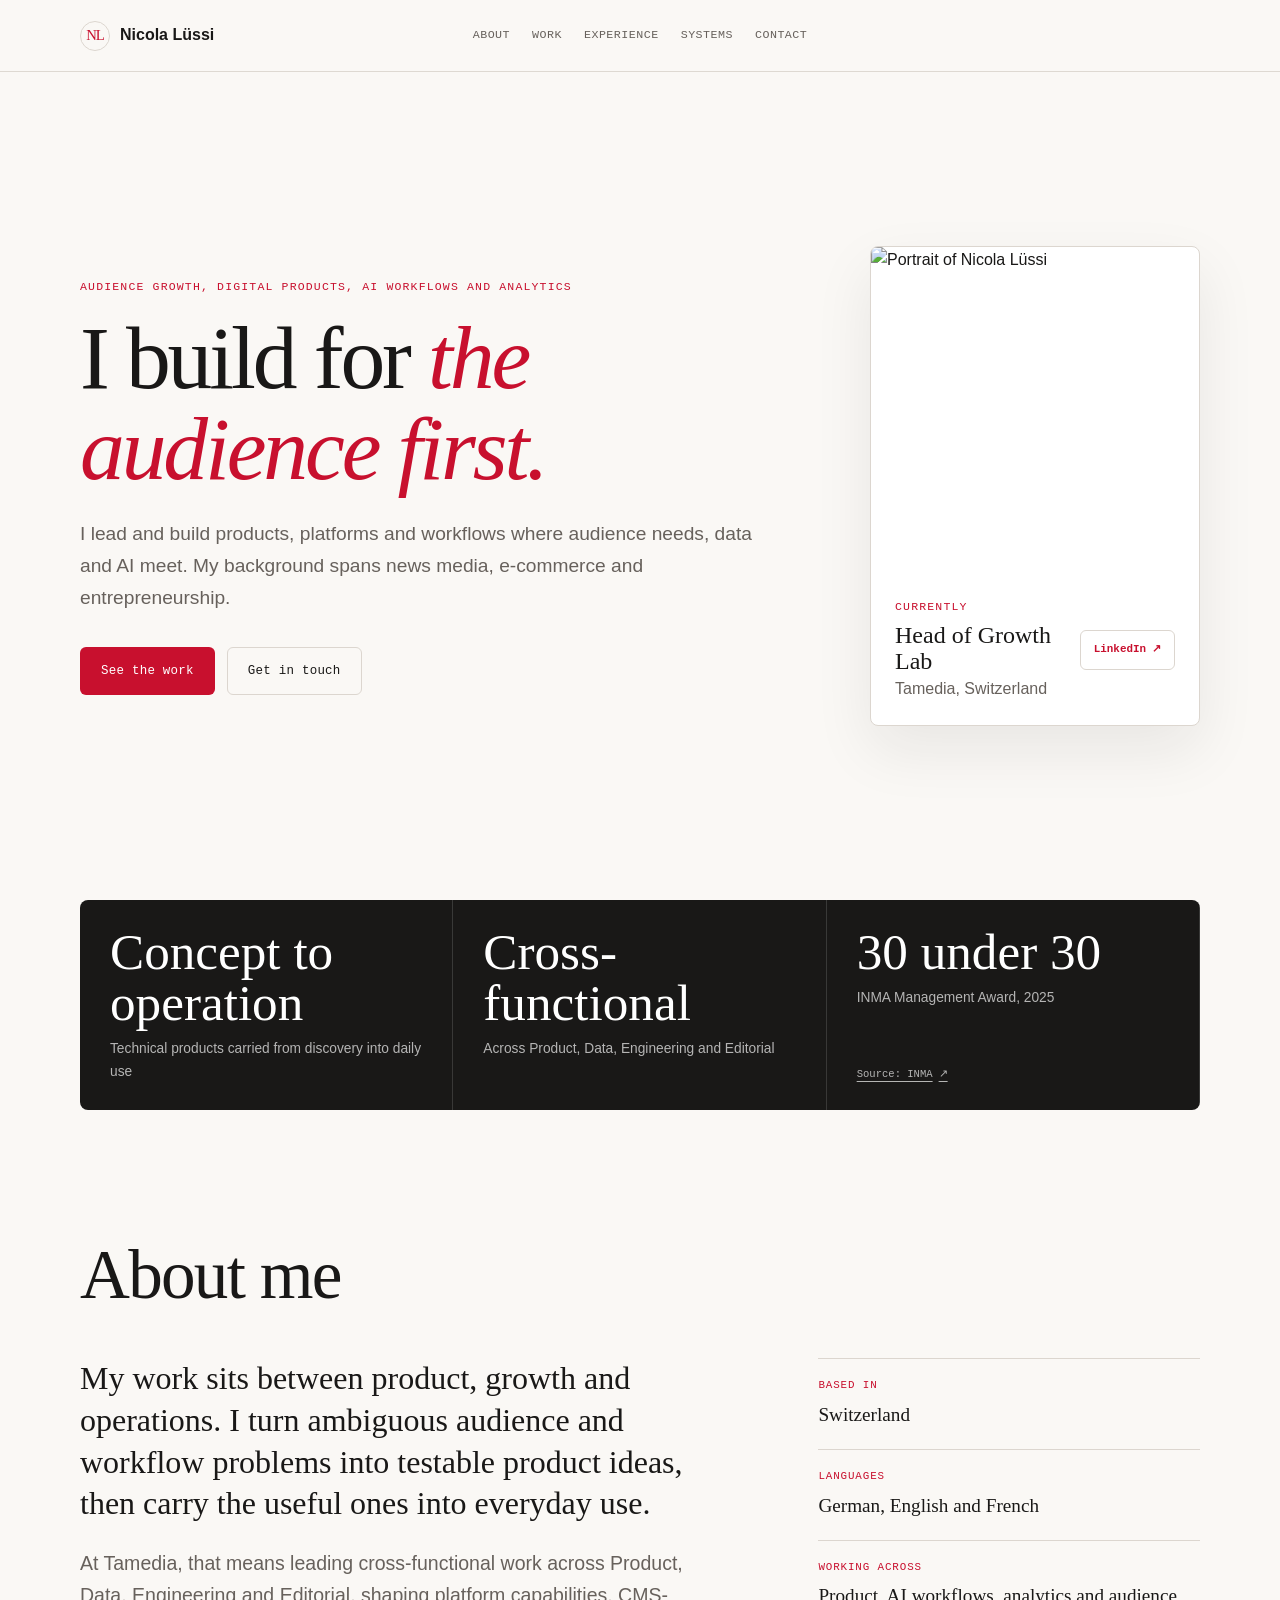
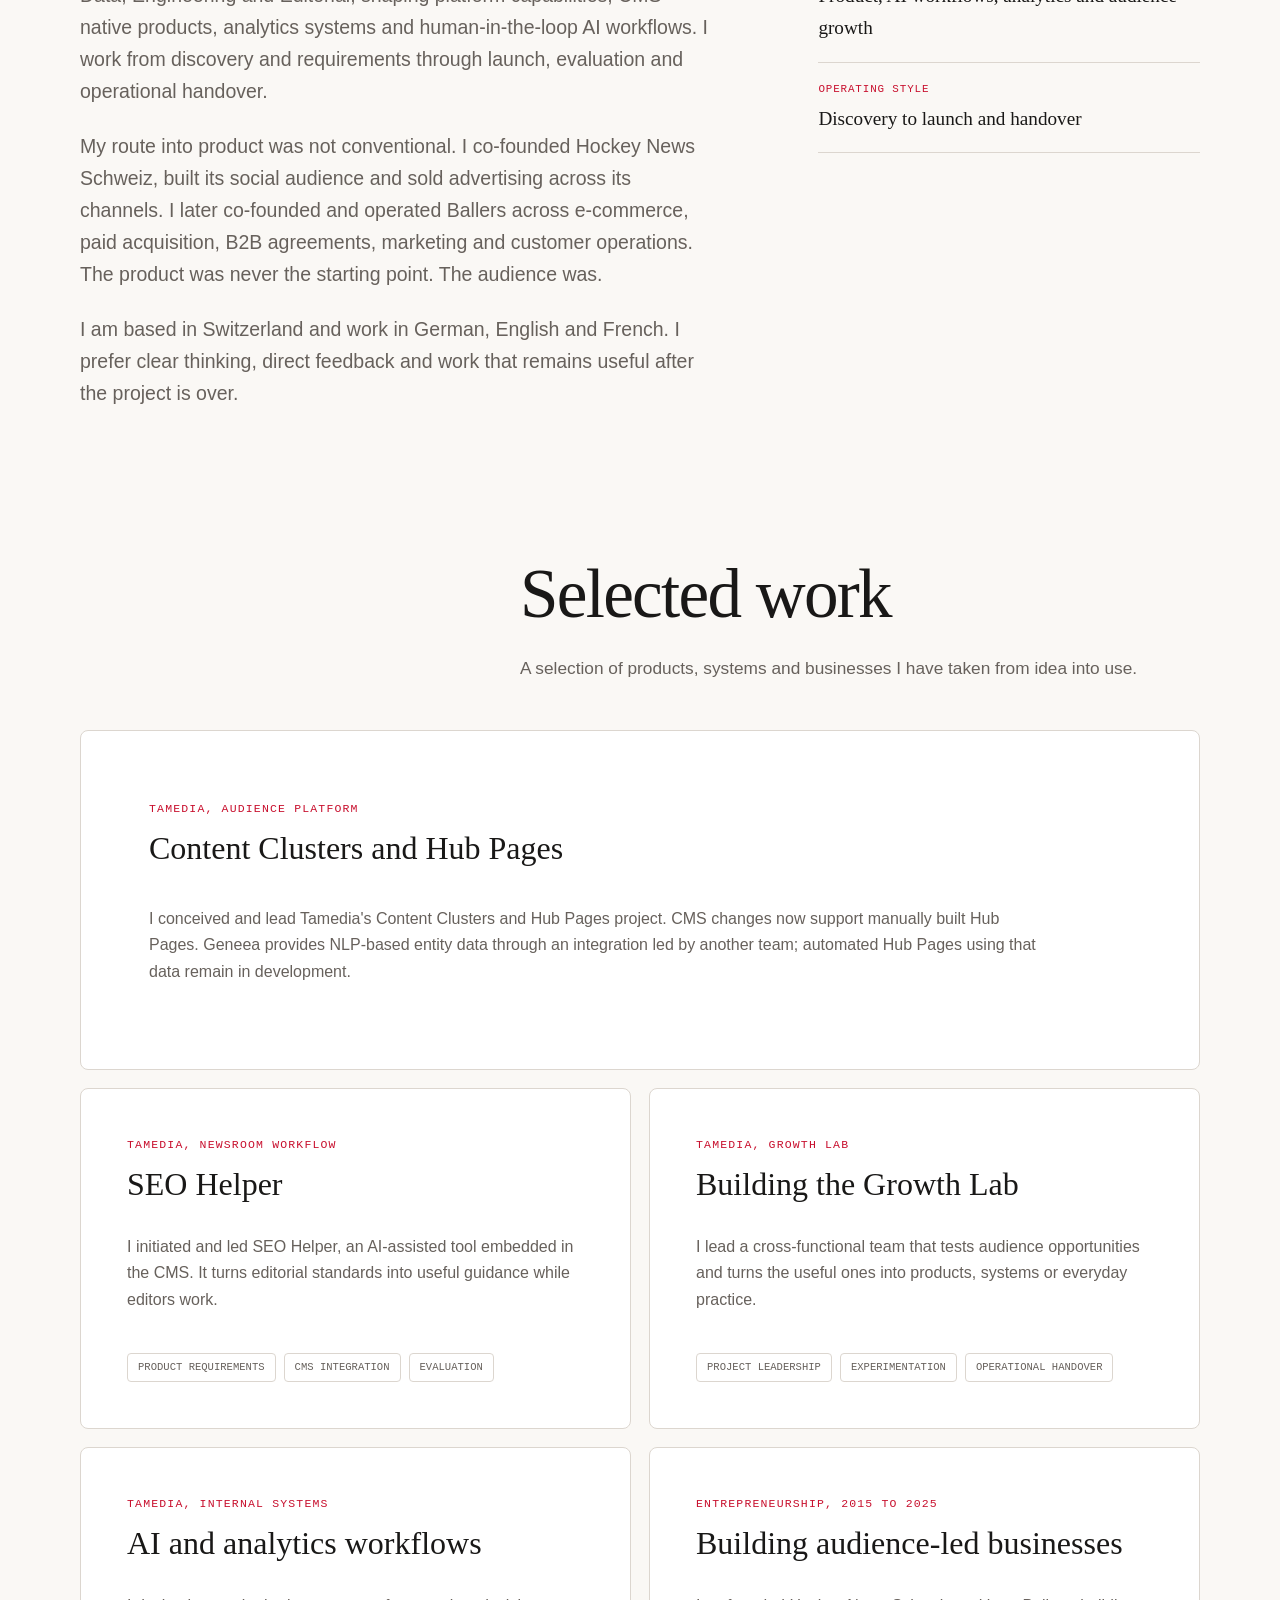
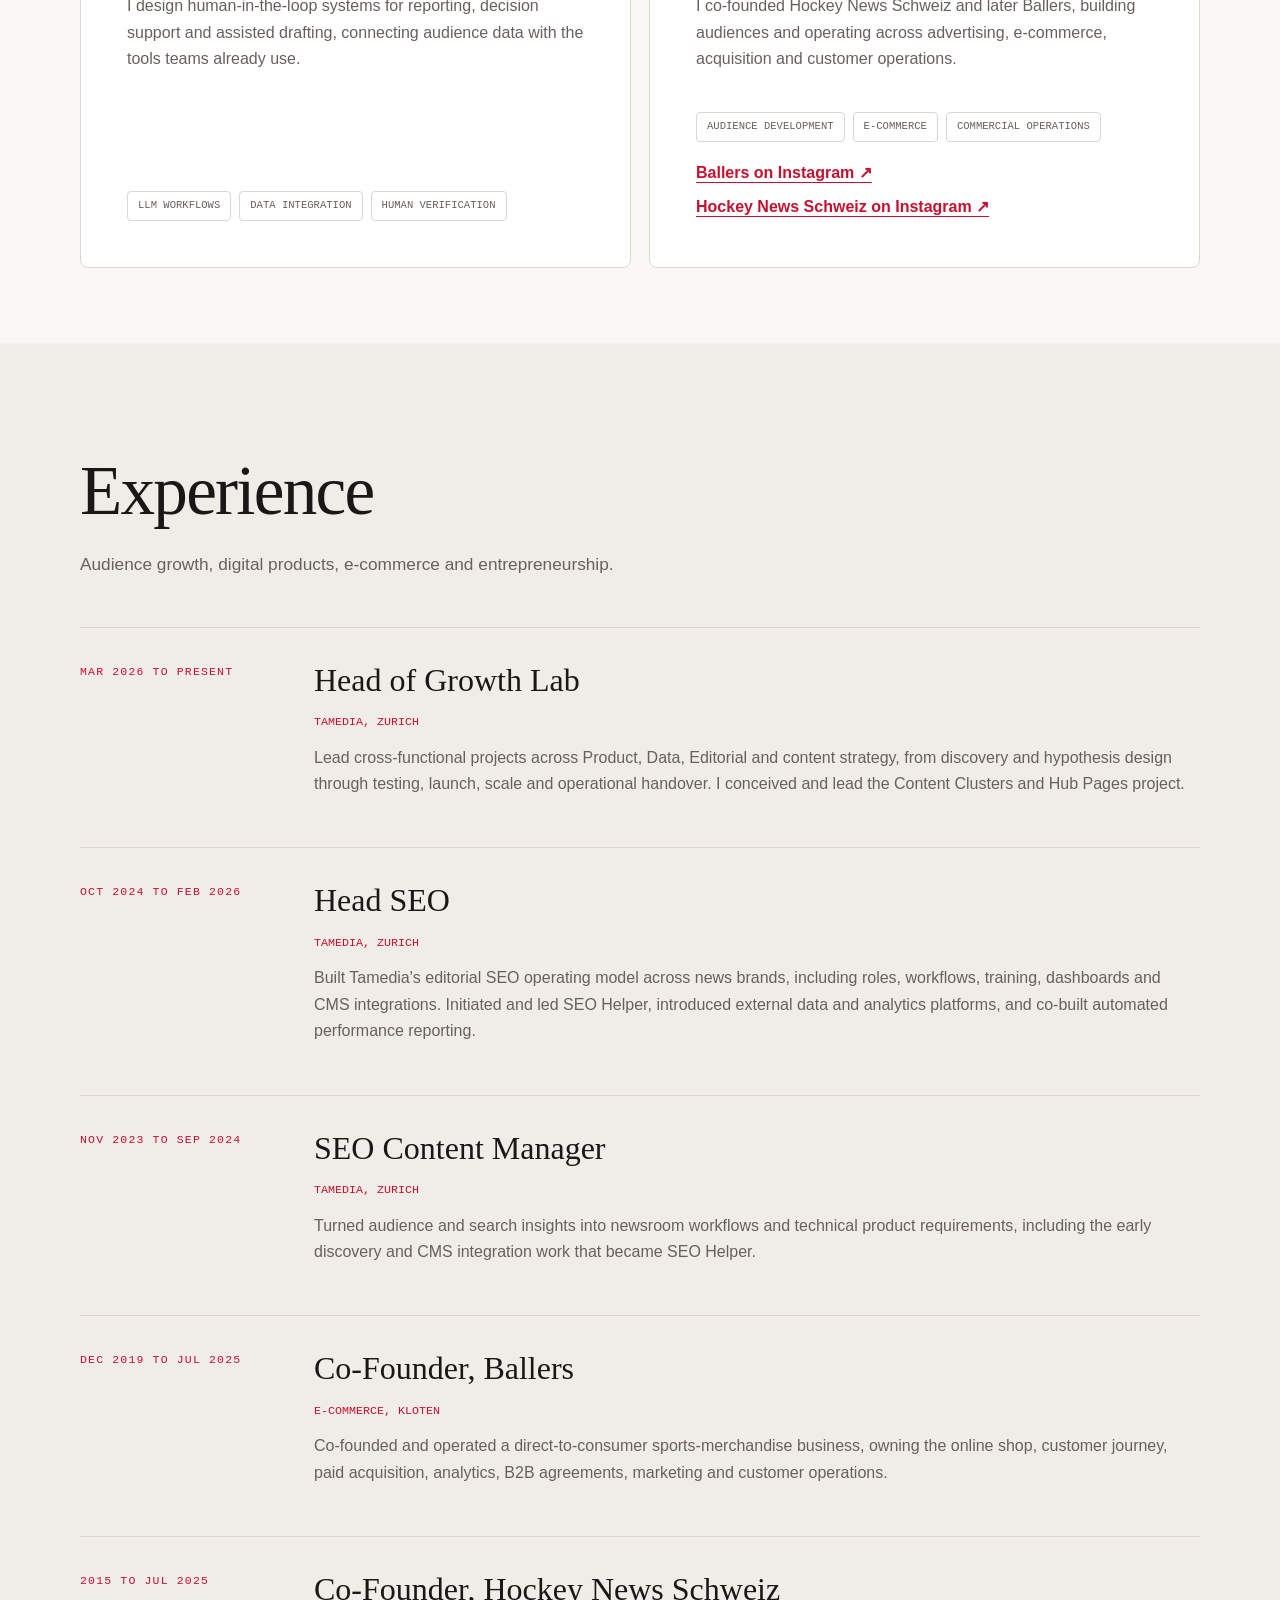
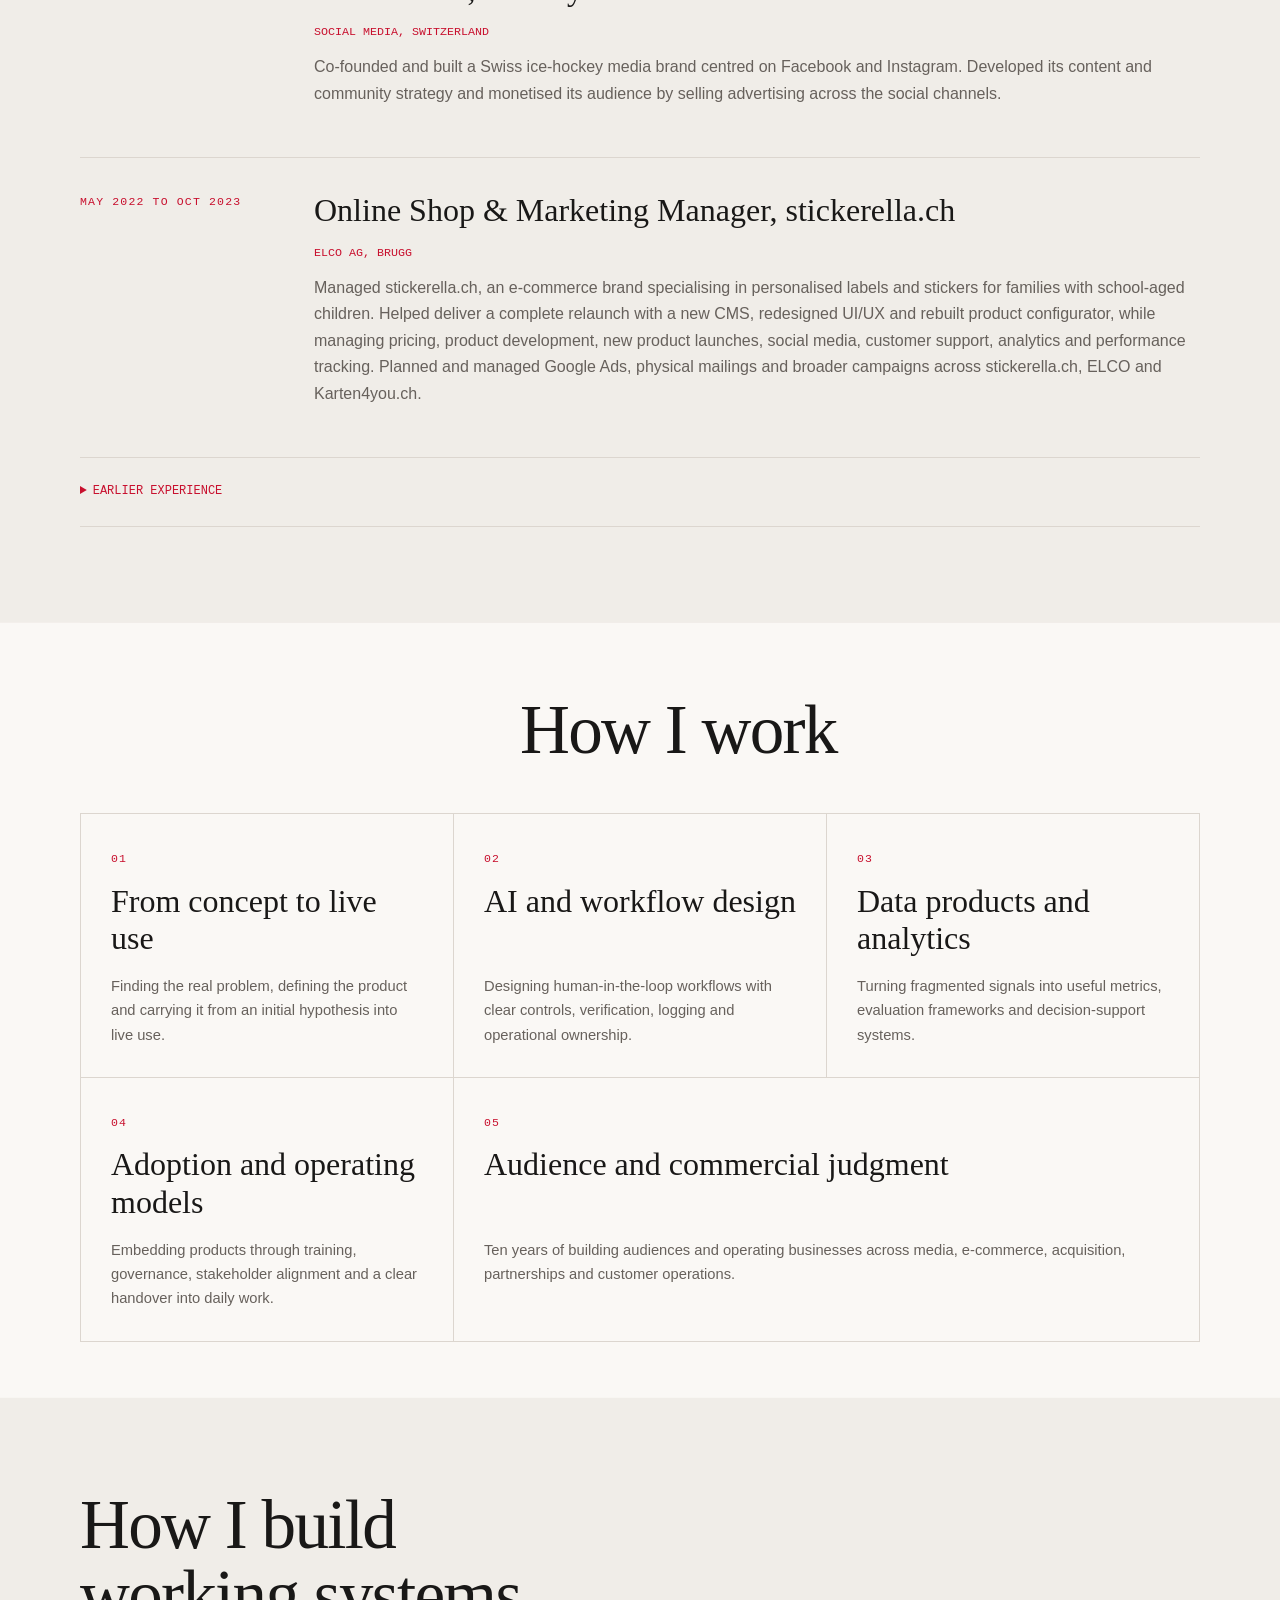
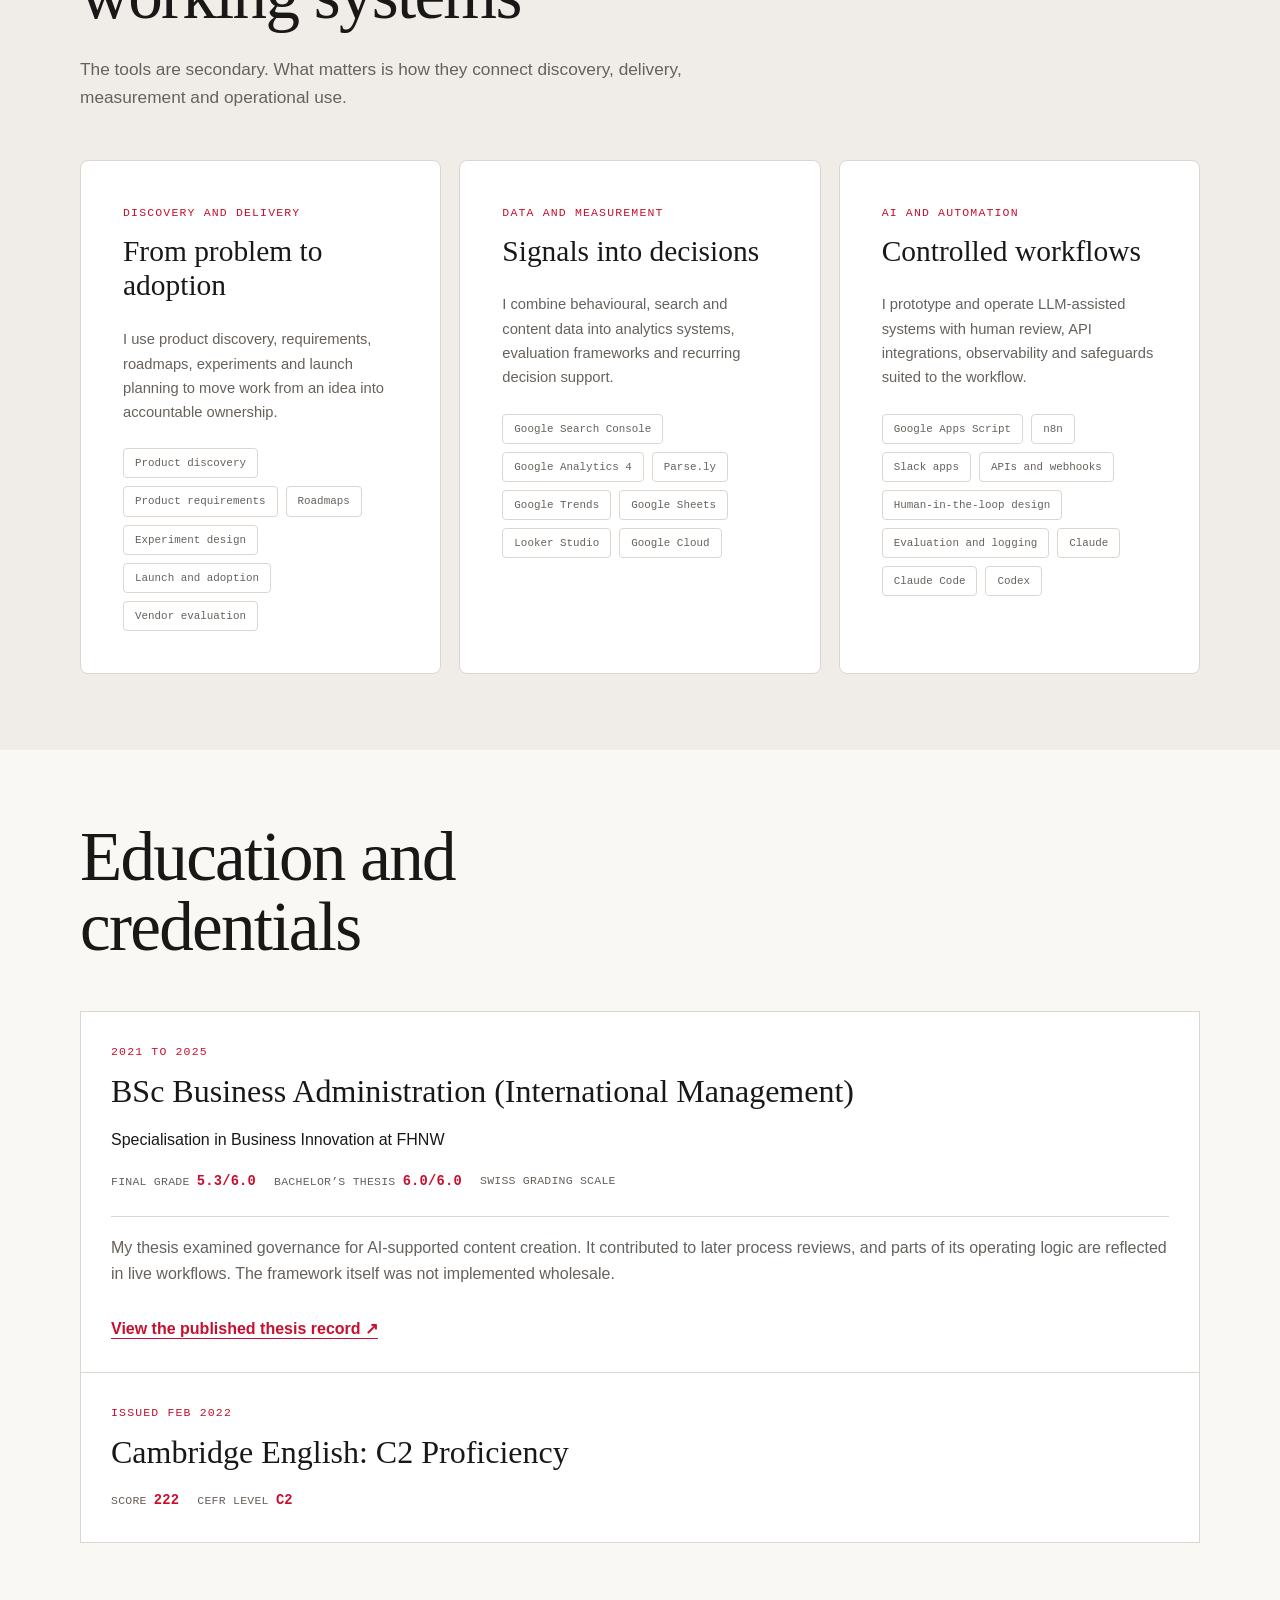
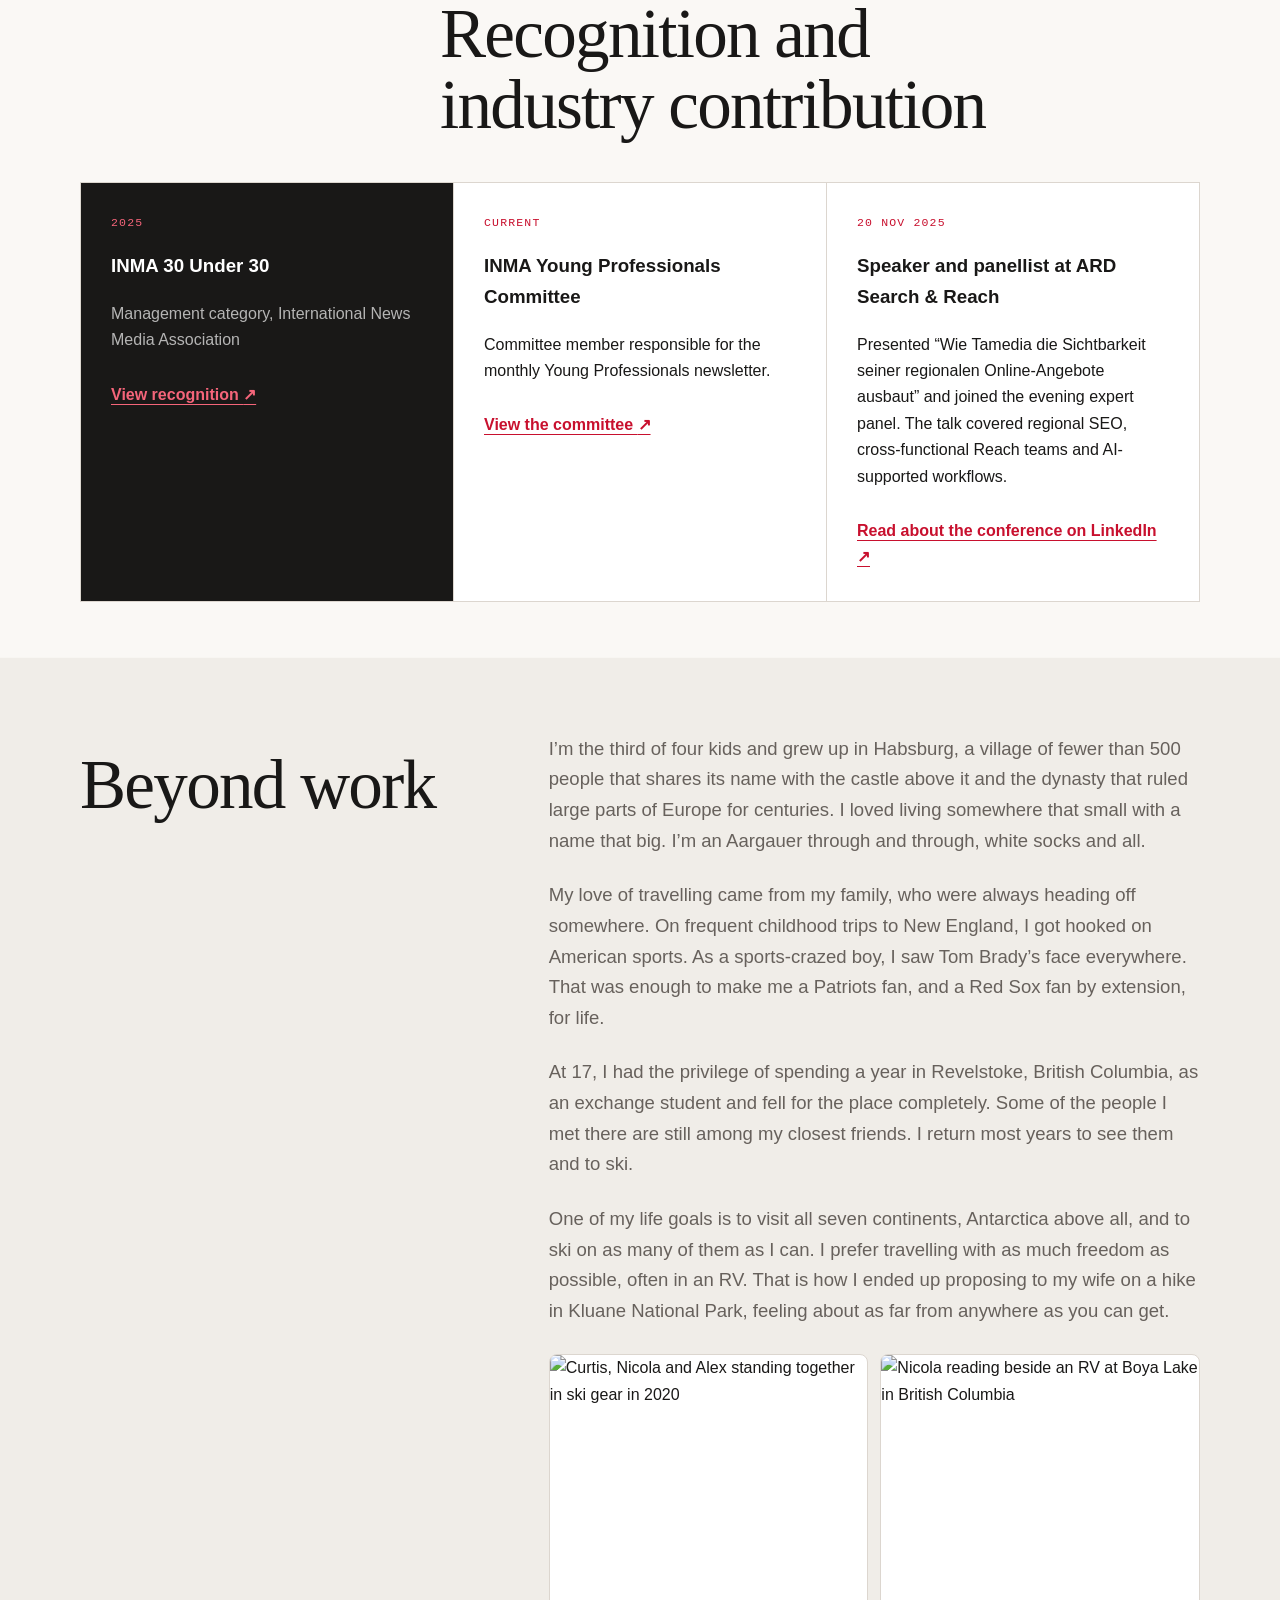
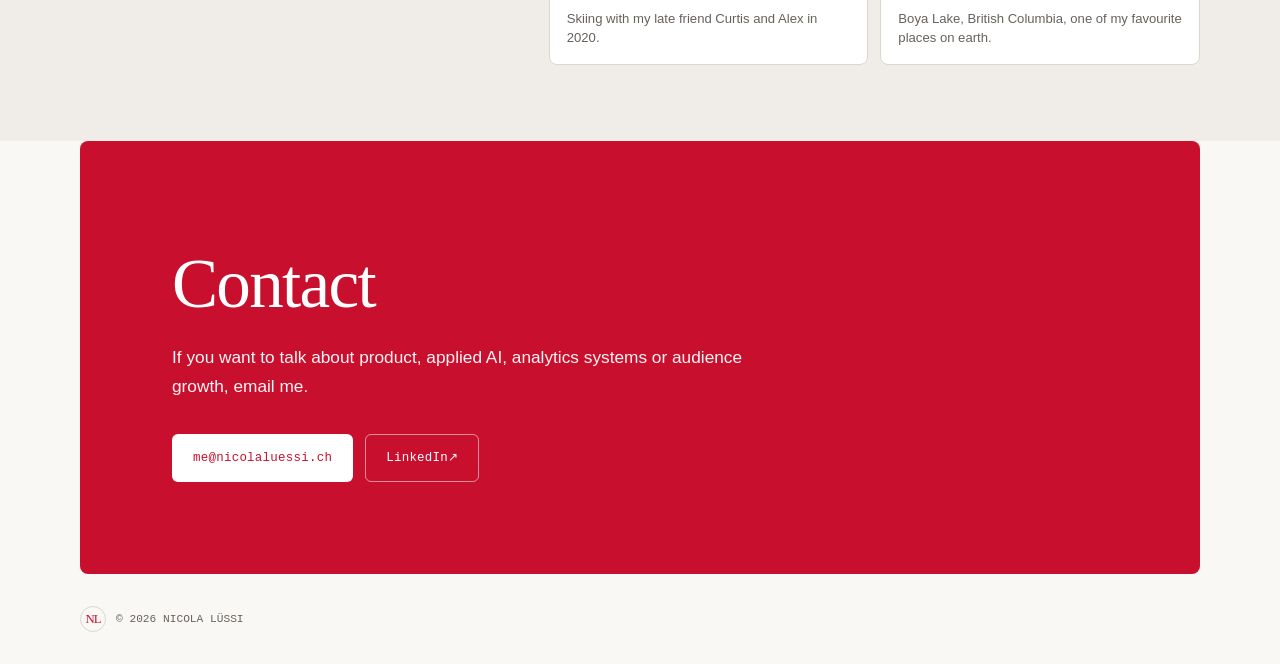
==== commit 55414483: "Align career positioning with application evidence" ====
--- a/index.html
+++ b/index.html
@@ -56,7 +56,7 @@
         "description": "Profile of Nicola Lüssi, who leads audience-growth initiatives and builds digital products, AI-assisted workflows and analytics systems across media, e-commerce and entrepreneurship.",
         "inLanguage": "en",
         "dateCreated": "2026-03-25T11:02:04+01:00",
-        "dateModified": "2026-08-12T14:17:00+02:00",
+        "dateModified": "2026-08-26T16:54:37+02:00",
         "isPartOf": {"@id": "https://nicolaluessi.ch/#website"},
         "mainEntity": {"@id": "https://nicolaluessi.ch/#person"}
       },
@@ -235,7 +235,7 @@
       <div class="about-layout">
         <div class="about-copy">
           <p>My work sits between product, growth and operations. I turn ambiguous audience and workflow problems into testable product ideas, then carry the useful ones into everyday use.</p>
-          <p>At Tamedia, that means leading a portfolio across Product, Data, Engineering and Editorial, shaping platform capabilities, CMS-native products, analytics systems and human-in-the-loop AI workflows. I work from discovery and requirements through launch, evaluation and operational handover.</p>
+          <p>At Tamedia, that means leading cross-functional work across Product, Data, Engineering and Editorial, shaping platform capabilities, CMS-native products, analytics systems and human-in-the-loop AI workflows. I work from discovery and requirements through launch, evaluation and operational handover.</p>
           <p>My route into product was not conventional. I co-founded Hockey News Schweiz, built its social audience and sold advertising across its channels. I later co-founded and operated Ballers across e-commerce, paid acquisition, B2B agreements, marketing and customer operations. The product was never the starting point. The audience was.</p>
           <p>I am based in Switzerland and work in German, English and French. I prefer clear thinking, direct feedback and work that remains useful after the project is over.</p>
         </div>
@@ -261,7 +261,7 @@
             <h3>Content Clusters and Hub Pages</h3>
           </header>
           <div class="impact-featured-copy">
-            <p>I conceived and lead Tamedia's Content Clusters and Hub Pages programme. CMS changes now support manually built Hub Pages. Geneea provides NLP-based entity data through an integration led by another team; automated Hub Pages using that data remain in development.</p>
+            <p>I conceived and lead Tamedia's Content Clusters and Hub Pages project. CMS changes now support manually built Hub Pages. Geneea provides NLP-based entity data through an integration led by another team; automated Hub Pages using that data remain in development.</p>
           </div>
         </article>
 
@@ -279,7 +279,7 @@
           <h3>Building the Growth Lab</h3>
           <p>I lead a cross-functional team that tests audience opportunities and turns the useful ones into products, systems or everyday practice.</p>
           <ul class="tag-list" aria-label="Topics">
-            <li>Portfolio leadership</li><li>Experimentation</li><li>Operational handover</li>
+            <li>Project leadership</li><li>Experimentation</li><li>Operational handover</li>
           </ul>
         </article>
 
@@ -319,7 +319,7 @@
           <div>
             <h3>Head of Growth Lab</h3>
             <p class="timeline-org">Tamedia, Zurich</p>
-            <p>Lead a cross-functional portfolio across Product, Data, Editorial and content strategy, from discovery and hypothesis design through testing, launch, scale and operational handover. I conceived and lead the Content Clusters and Hub Pages platform programme.</p>
+            <p>Lead cross-functional projects across Product, Data, Editorial and content strategy, from discovery and hypothesis design through testing, launch, scale and operational handover. I conceived and lead the Content Clusters and Hub Pages project.</p>
           </div>
         </article>
         <article class="timeline-item">
@@ -359,7 +359,7 @@
           <div>
             <h3>Online Shop &amp; Marketing Manager, stickerella.ch</h3>
             <p class="timeline-org">ELCO AG, Brugg</p>
-            <p>Managed stickerella.ch, an e-commerce brand specialising in personalised labels and stickers for families with school-aged children. Helped deliver a complete relaunch with a new CMS, redesigned UI/UX and rebuilt product configurator, while managing pricing, product development, new product launches, social media, customer support, analytics and performance tracking.</p>
+            <p>Managed stickerella.ch, an e-commerce brand specialising in personalised labels and stickers for families with school-aged children. Helped deliver a complete relaunch with a new CMS, redesigned UI/UX and rebuilt product configurator, while managing pricing, product development, new product launches, social media, customer support, analytics and performance tracking. Planned and managed Google Ads, physical mailings and broader campaigns across stickerella.ch, ELCO and Karten4you.ch.</p>
           </div>
         </article>
         <details class="earlier-experience">
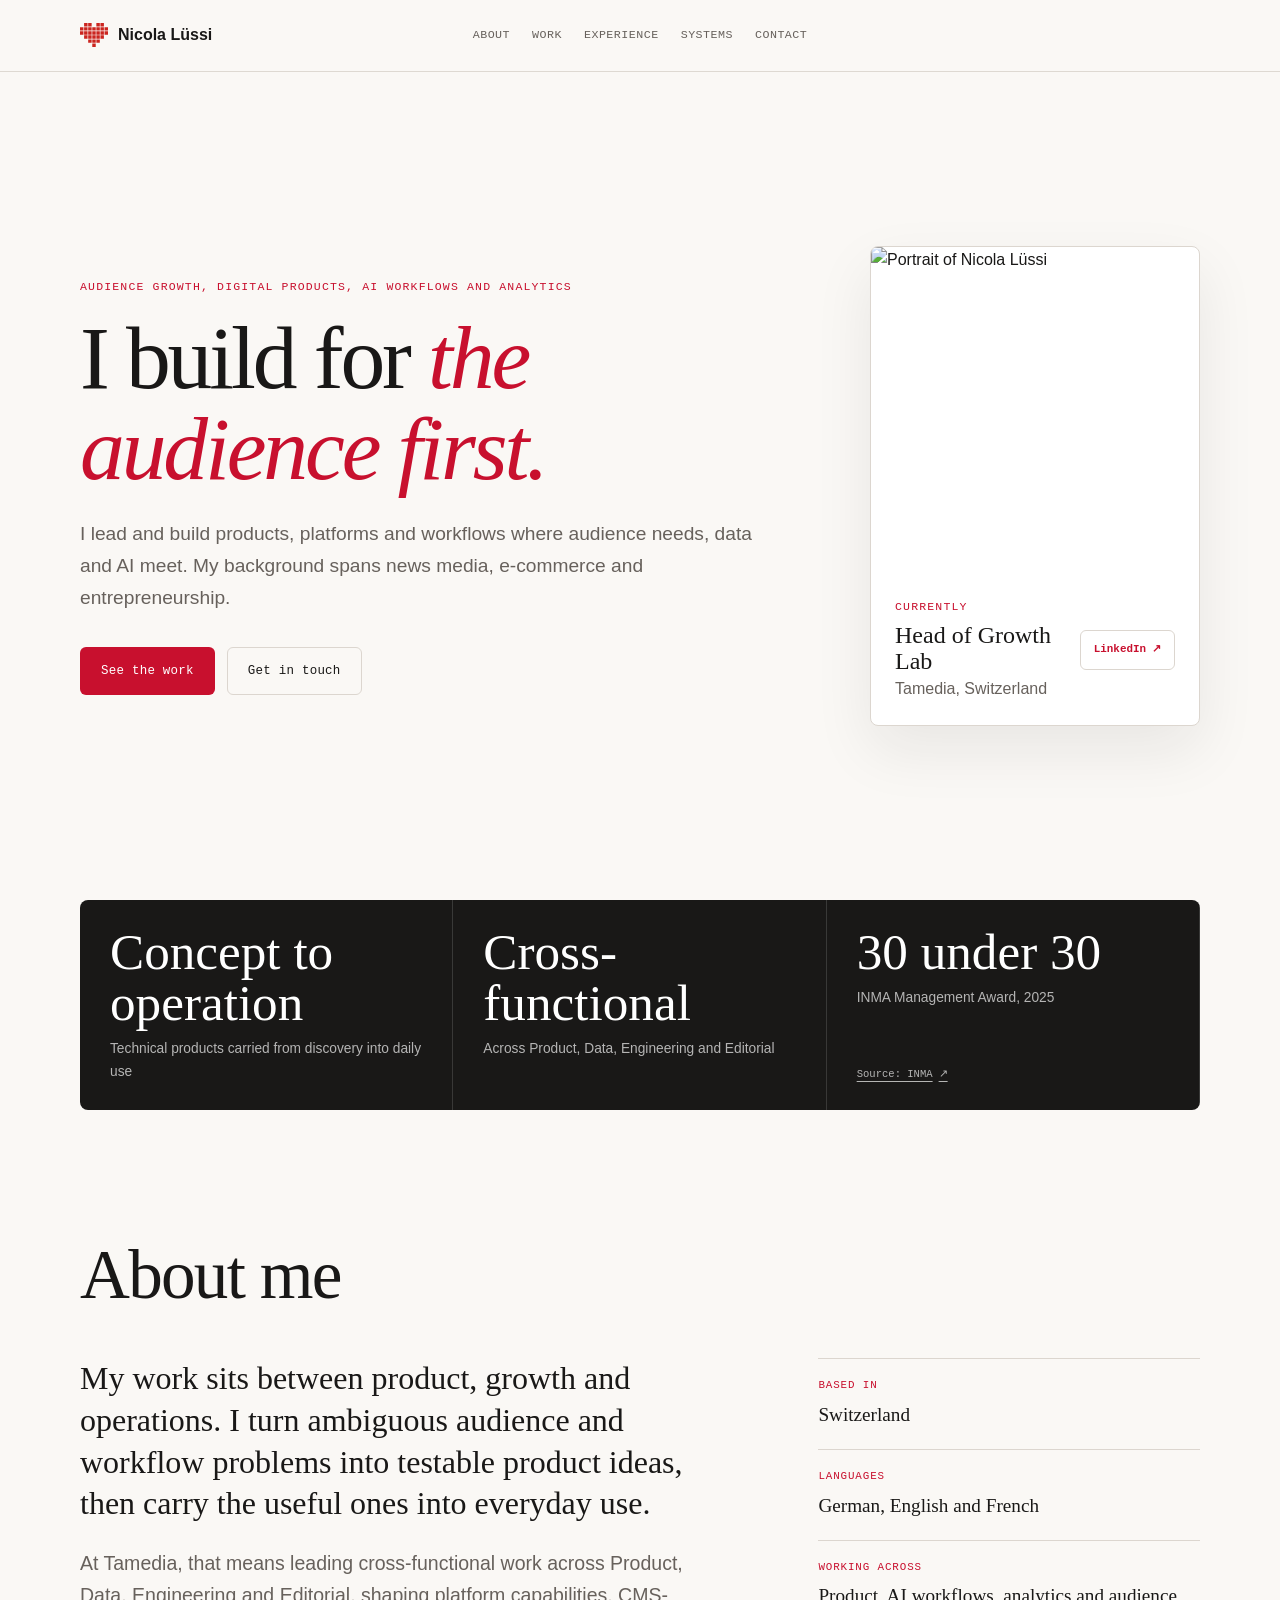
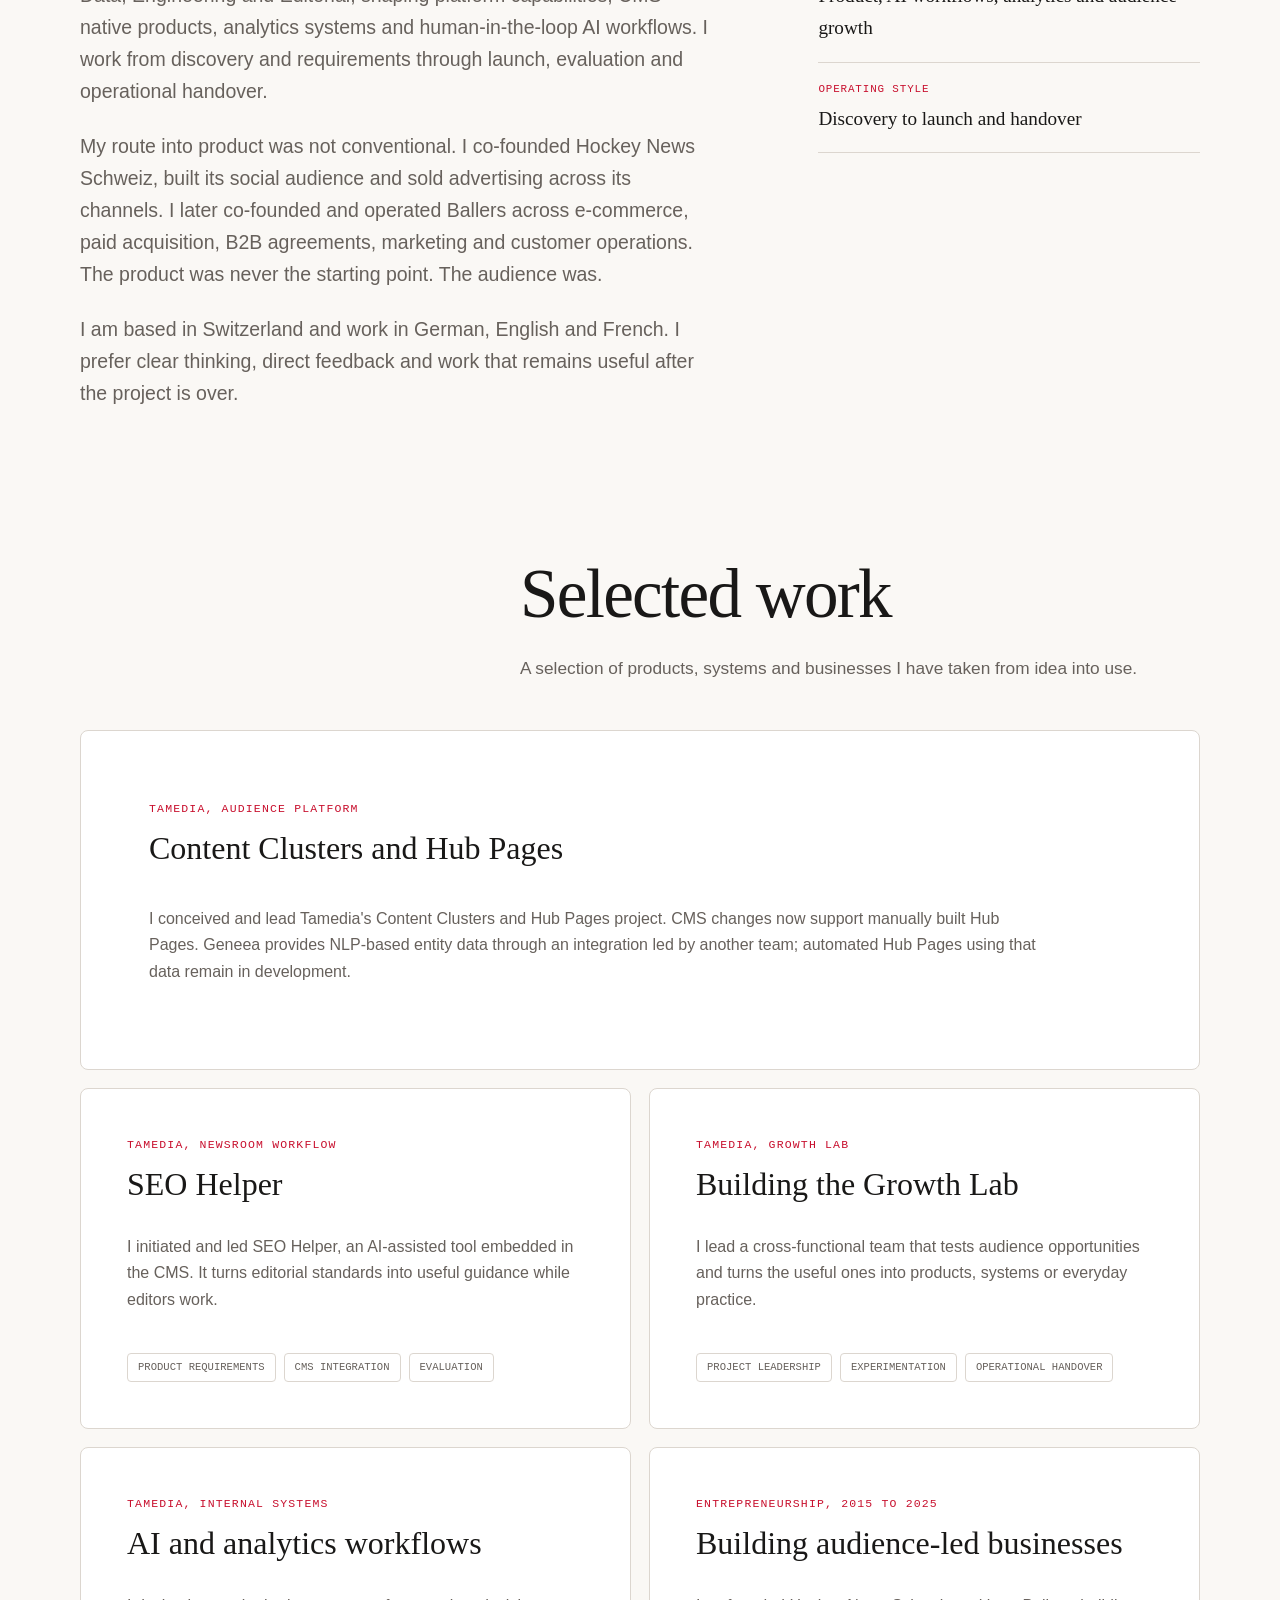
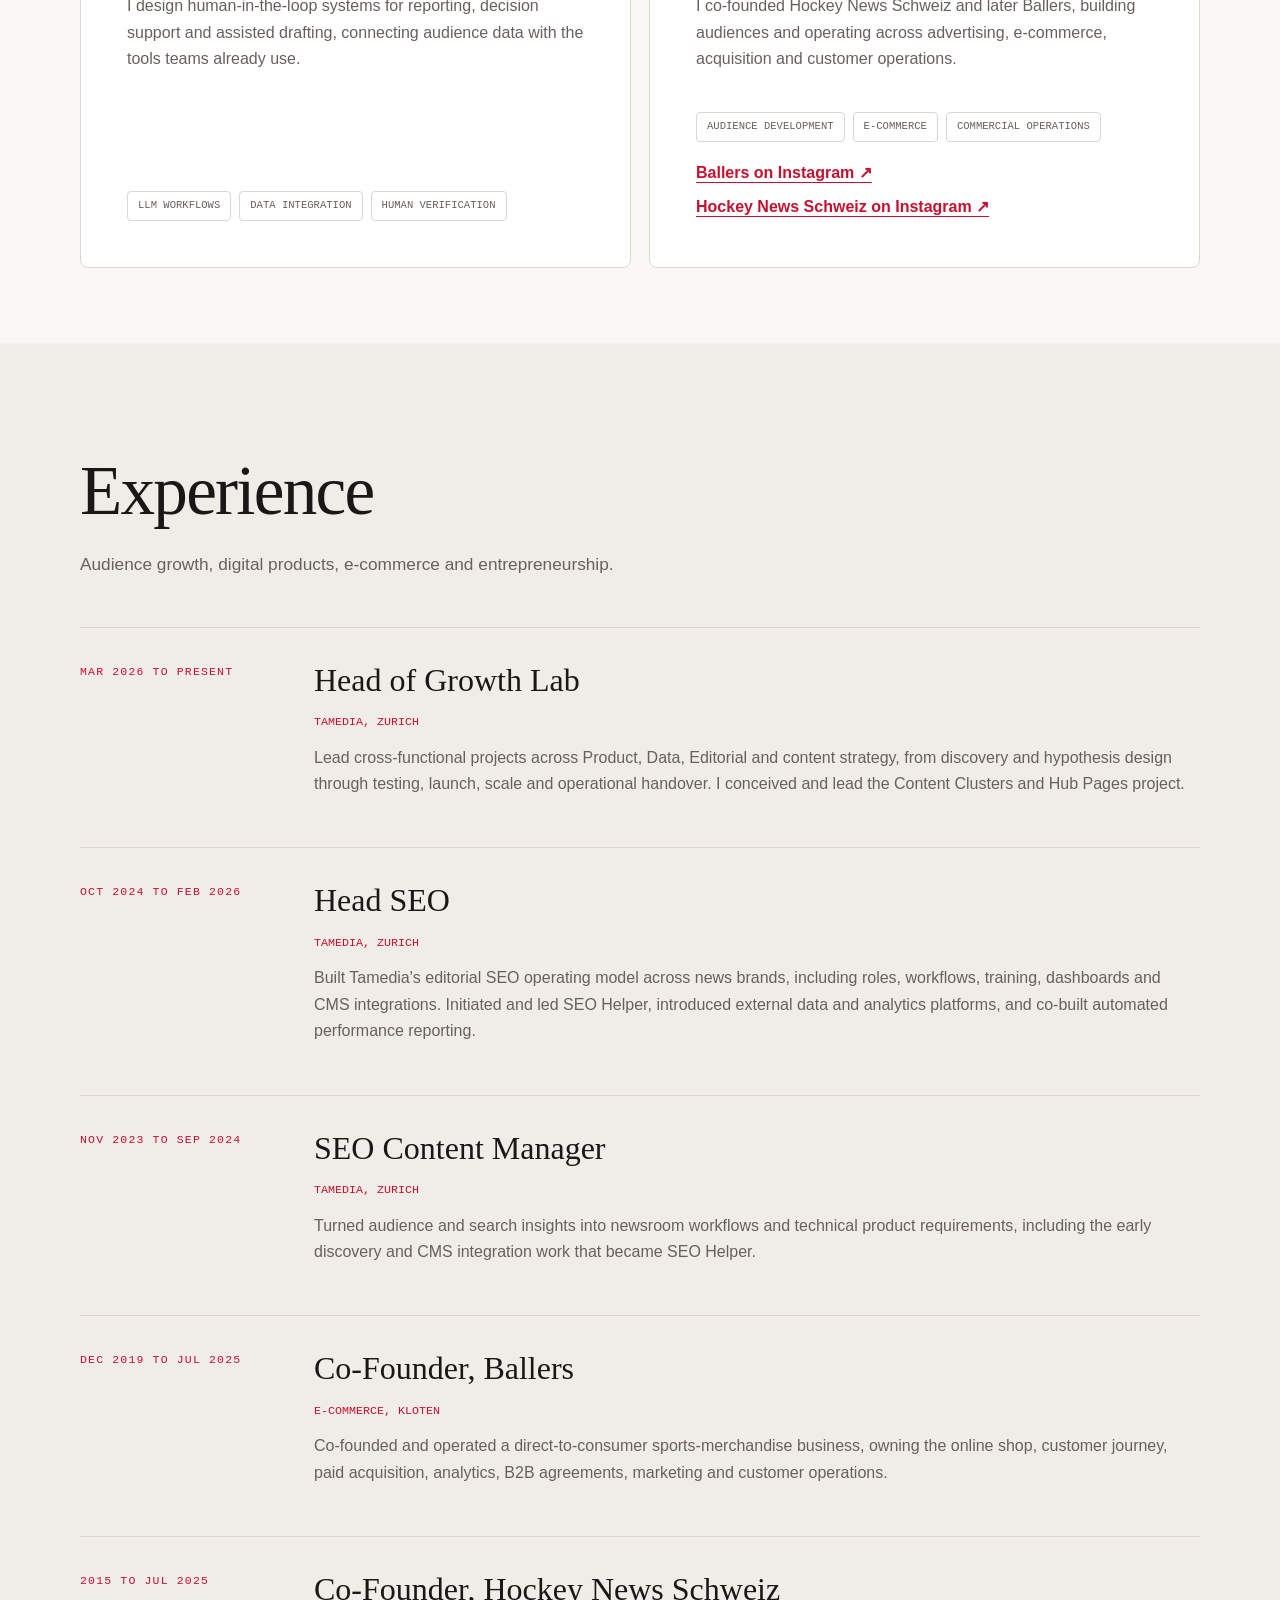
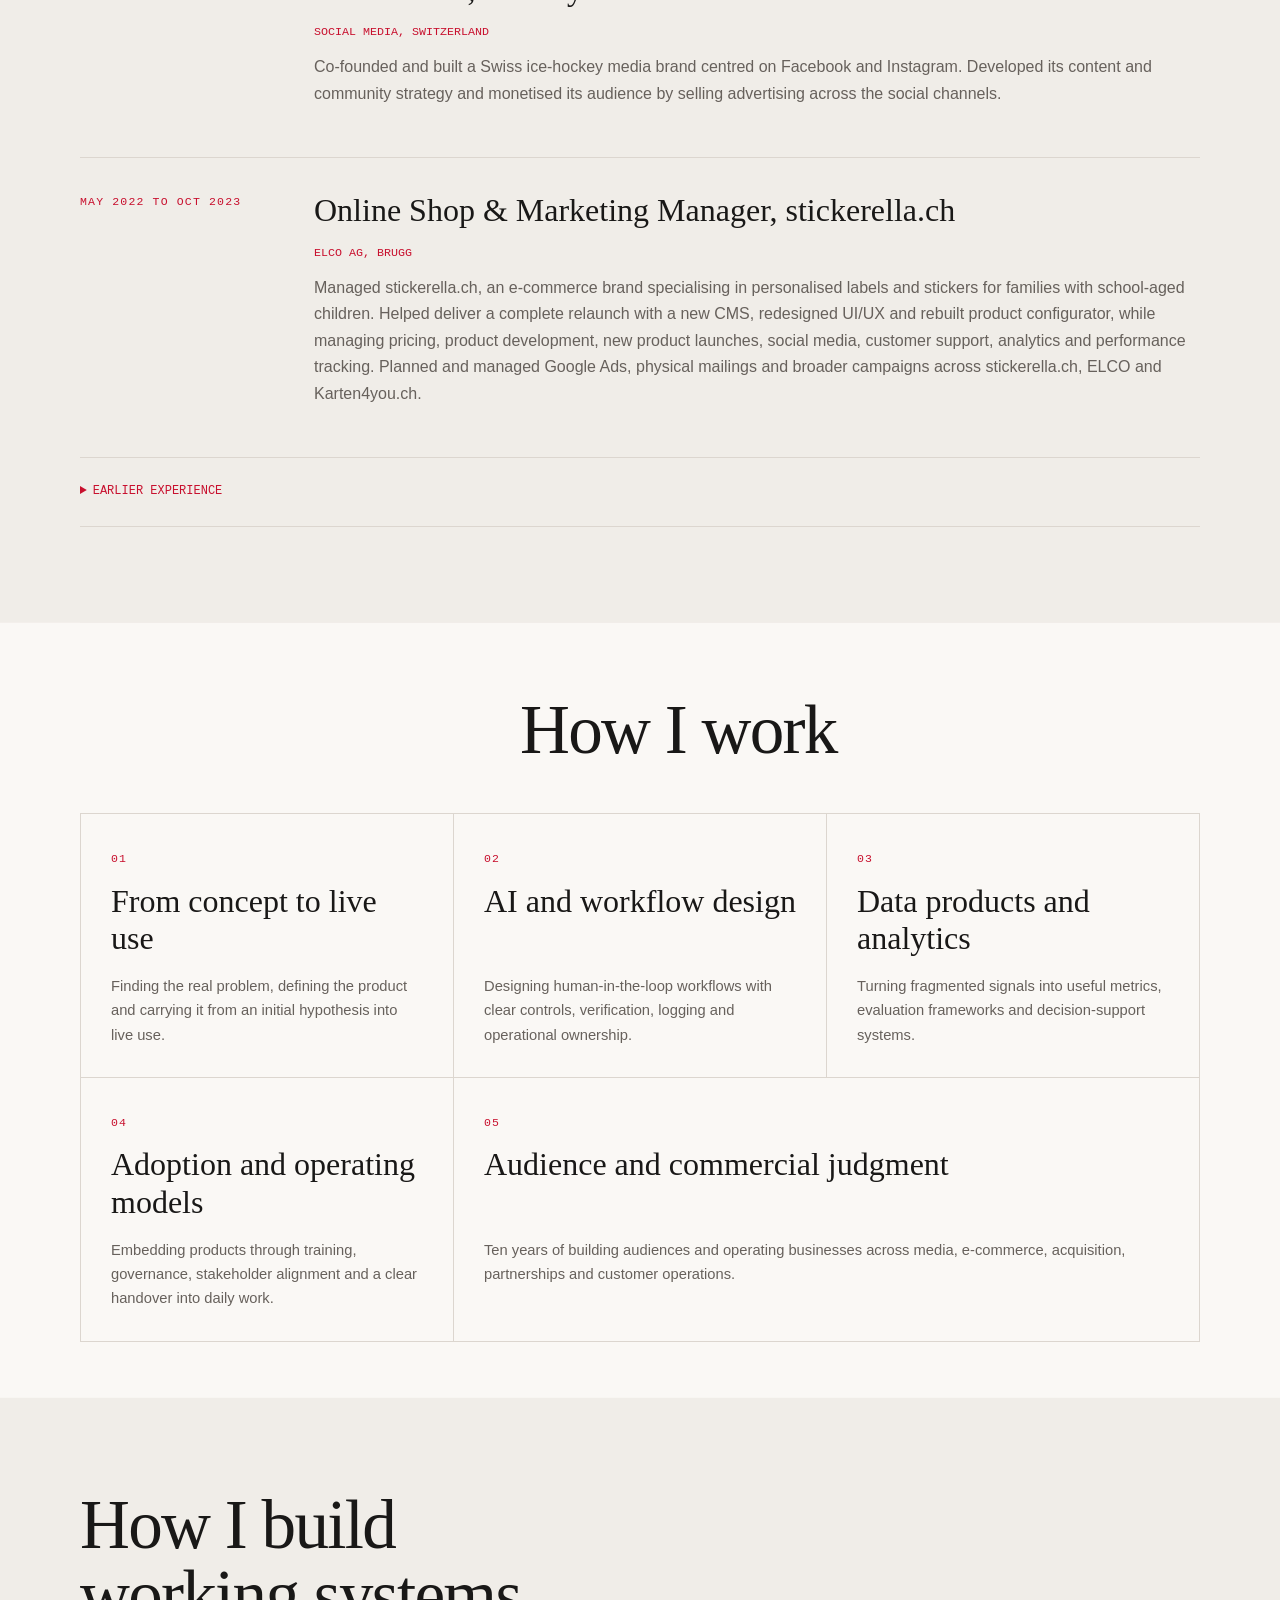
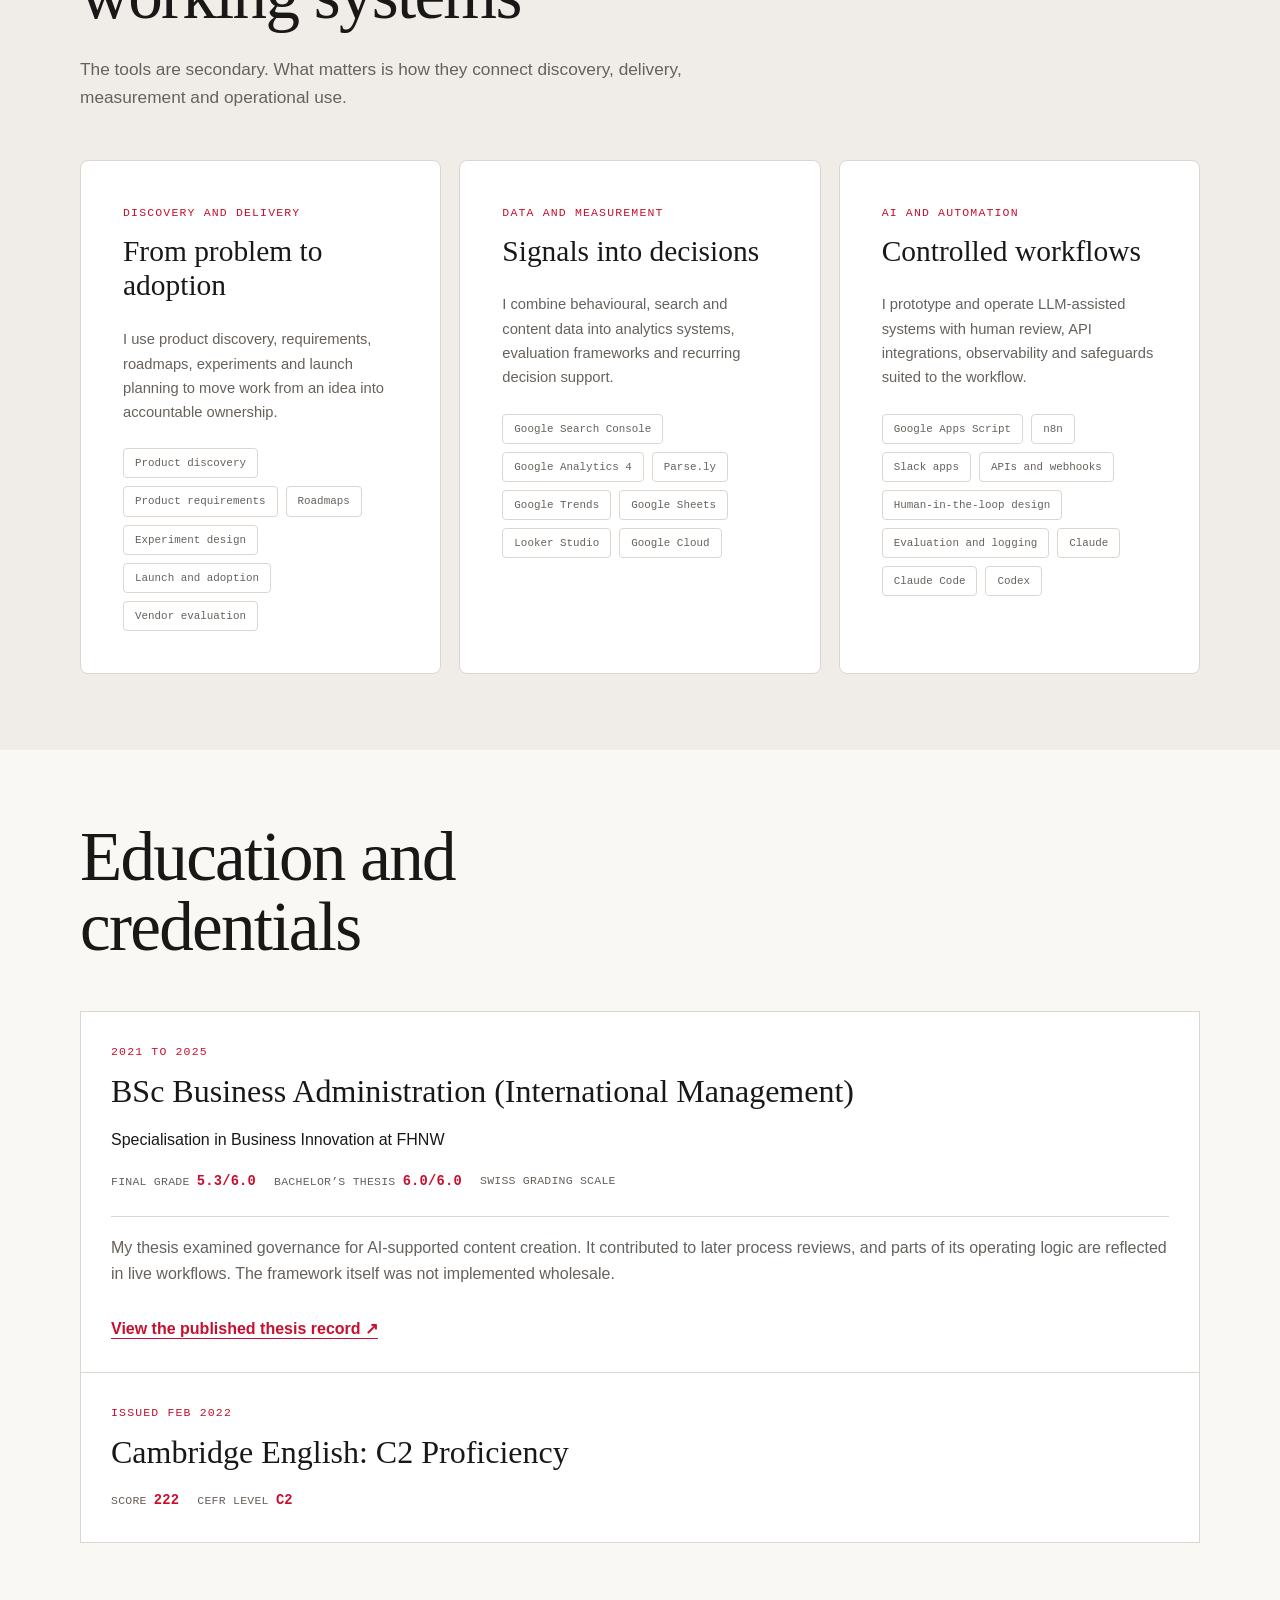
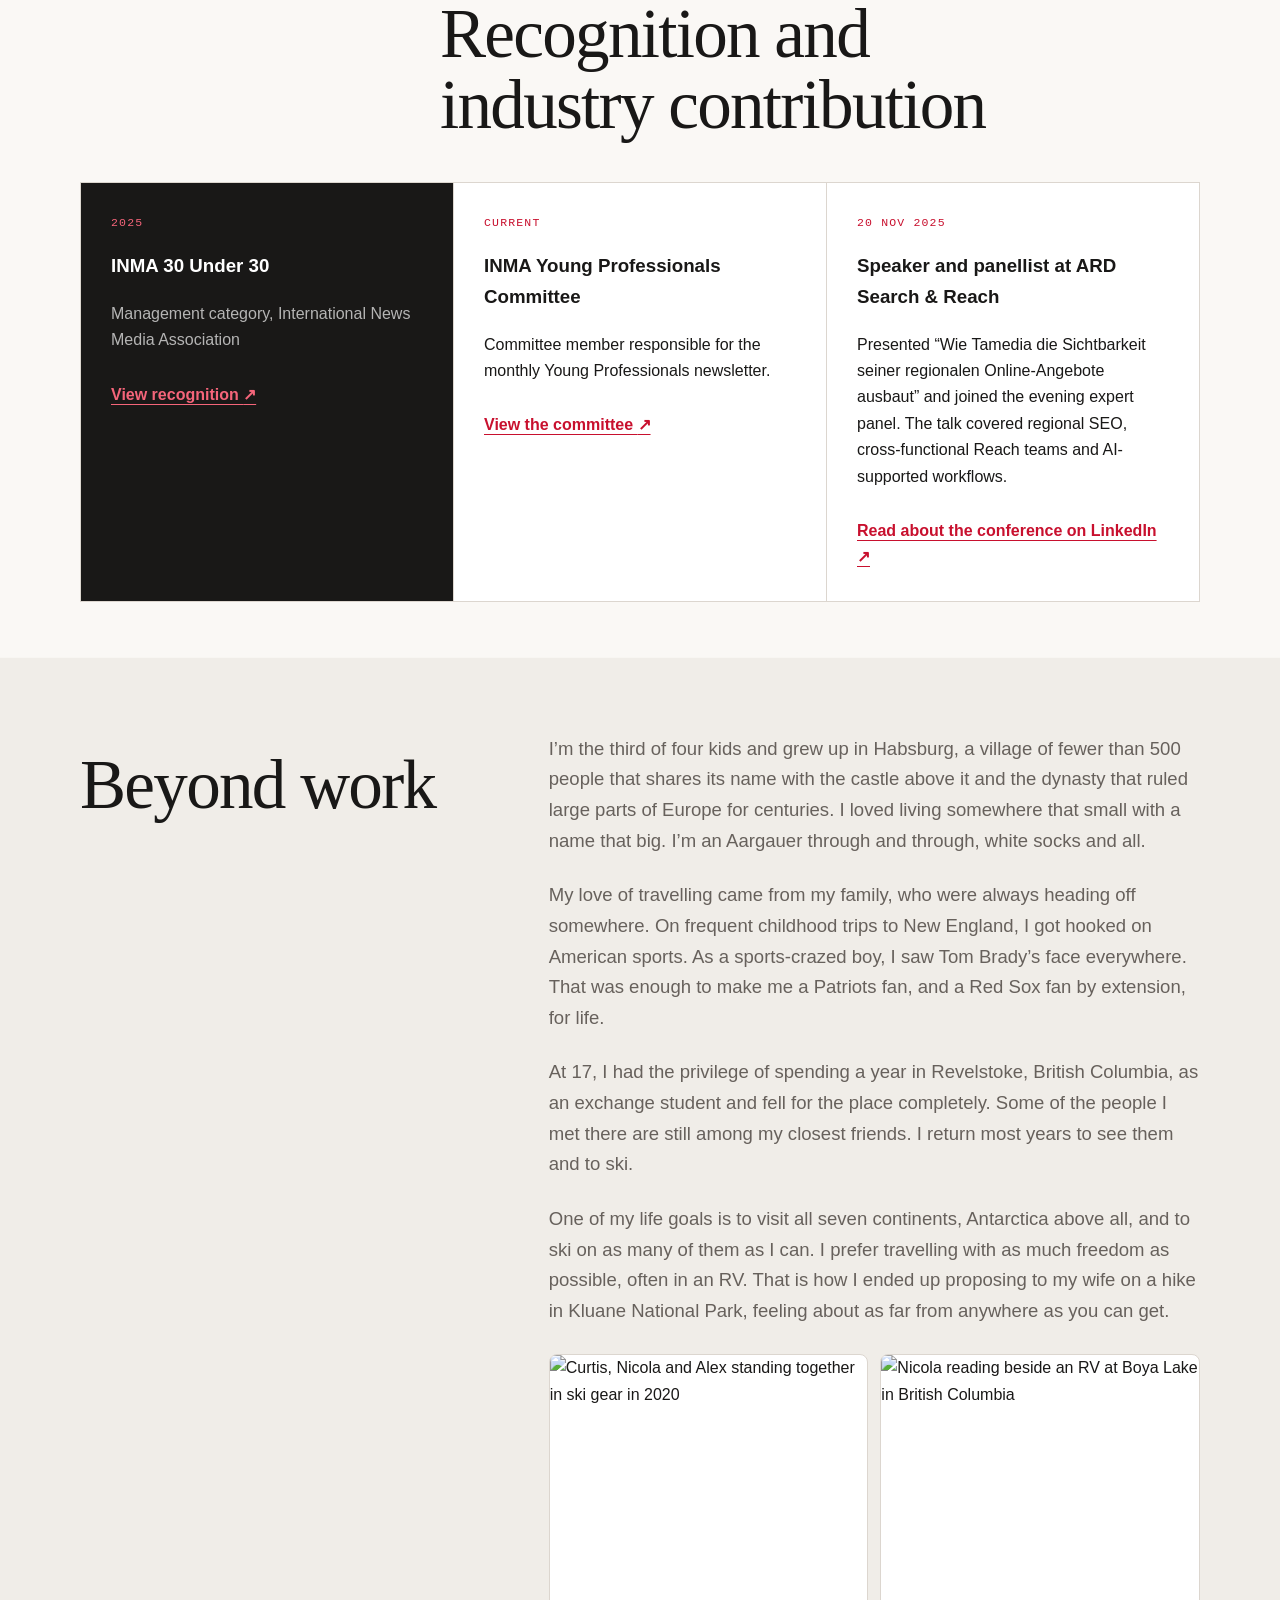
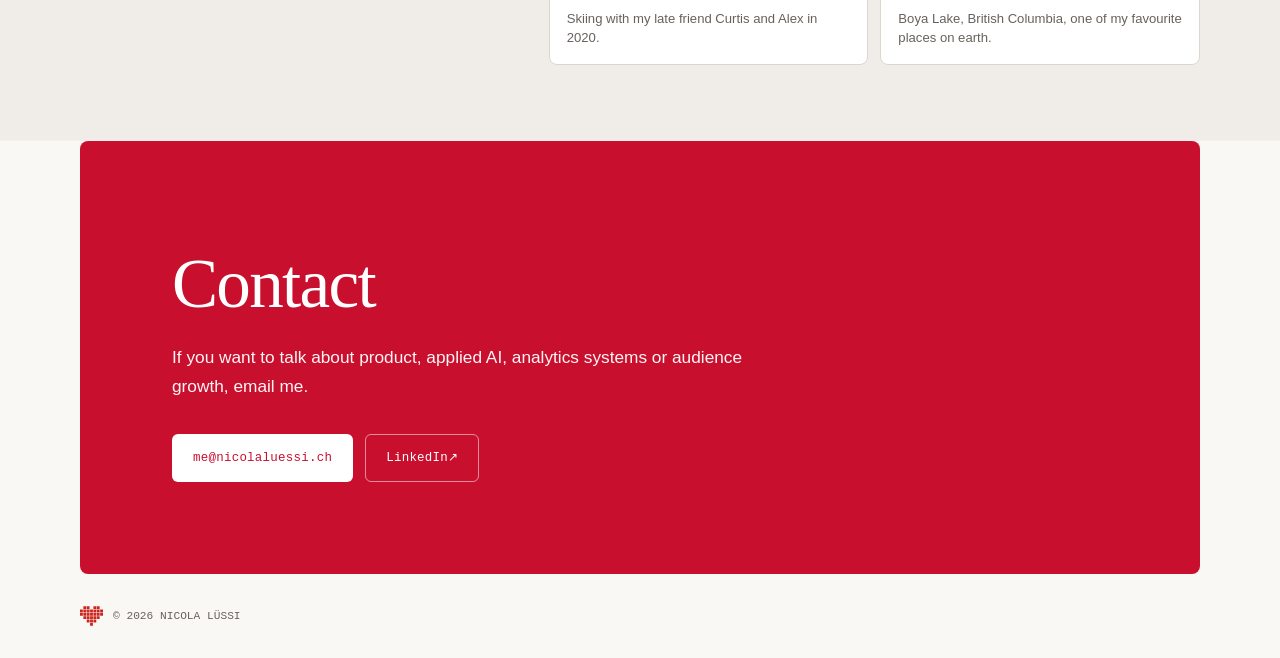
==== commit b23da2b2: "Replace NL monogram with pixel heart logo Use the pixel heart (as in favicon.png) as an inline SVG i" ====
--- a/index.html
+++ b/index.html
@@ -34,7 +34,7 @@
   <link rel="apple-touch-icon" href="/apple-touch-icon.png">
   <link rel="preload" href="/assets/fonts/dm-serif-display-latin.woff2" as="font" type="font/woff2" crossorigin>
   <link rel="preload" href="/assets/fonts/dm-serif-display-italic-latin.woff2" as="font" type="font/woff2" crossorigin>
-  <link rel="stylesheet" href="/css/style.css?v=20260805-4">
+  <link rel="stylesheet" href="/css/style.css?v=20261001-1">
 
   <script type="application/ld+json">
   {
@@ -161,7 +161,7 @@
 
   <header class="site-header">
     <a class="site-brand" href="/" aria-label="Nicola Lüssi, home">
-      <span class="site-monogram" aria-hidden="true">NL</span>
+      <svg class="site-logo" viewBox="0 0 178 152" width="28" height="24" aria-hidden="true" focusable="false"><path fill="#cb251f" d="M26 0h22v22h-22zM52 0h22v22h-22zM104 0h22v22h-22zM130 0h22v22h-22zM0 26h22v22h-22zM26 26h22v22h-22zM52 26h22v22h-22zM78 26h22v22h-22zM104 26h22v22h-22zM130 26h22v22h-22zM156 26h22v22h-22zM0 52h22v22h-22zM26 52h22v22h-22zM52 52h22v22h-22zM78 52h22v22h-22zM104 52h22v22h-22zM130 52h22v22h-22zM156 52h22v22h-22zM26 78h22v22h-22zM52 78h22v22h-22zM78 78h22v22h-22zM104 78h22v22h-22zM130 78h22v22h-22zM52 104h22v22h-22zM78 104h22v22h-22zM104 104h22v22h-22zM78 130h22v22h-22z"/></svg>
       <span>Nicola Lüssi</span>
     </a>
     <nav class="primary-nav" aria-label="Main navigation">
@@ -583,7 +583,7 @@
 
   <footer class="site-footer">
     <a class="footer-brand" href="/" aria-label="Nicola Lüssi, home">
-      <span class="site-monogram" aria-hidden="true">NL</span>
+      <svg class="site-logo" viewBox="0 0 178 152" width="28" height="24" aria-hidden="true" focusable="false"><path fill="#cb251f" d="M26 0h22v22h-22zM52 0h22v22h-22zM104 0h22v22h-22zM130 0h22v22h-22zM0 26h22v22h-22zM26 26h22v22h-22zM52 26h22v22h-22zM78 26h22v22h-22zM104 26h22v22h-22zM130 26h22v22h-22zM156 26h22v22h-22zM0 52h22v22h-22zM26 52h22v22h-22zM52 52h22v22h-22zM78 52h22v22h-22zM104 52h22v22h-22zM130 52h22v22h-22zM156 52h22v22h-22zM26 78h22v22h-22zM52 78h22v22h-22zM78 78h22v22h-22zM104 78h22v22h-22zM130 78h22v22h-22zM52 104h22v22h-22zM78 104h22v22h-22zM104 104h22v22h-22zM78 130h22v22h-22z"/></svg>
       <span>© 2026 Nicola Lüssi</span>
     </a>
   </footer>
--- a/css/style.css
+++ b/css/style.css
@@ -185,20 +185,11 @@
   text-decoration: none;
 }
 
-.site-monogram {
-  display: inline-flex;
-  align-items: center;
-  justify-content: center;
-  width: 30px;
-  height: 30px;
-  border: 1px solid var(--line);
-  border-radius: 50%;
-  color: var(--red);
-  font-family: var(--serif);
-  font-size: 0.92rem;
-  font-weight: 400;
-  letter-spacing: -0.08em;
-  line-height: 1;
+.site-logo {
+  display: block;
+  flex: 0 0 auto;
+  width: 28px;
+  height: 24px;
 }
 
 .primary-nav,
@@ -996,10 +987,9 @@
   text-decoration: none;
 }
 
-.footer-brand .site-monogram {
-  width: 26px;
-  height: 26px;
-  font-size: 0.8rem;
+.footer-brand .site-logo {
+  width: 23px;
+  height: 20px;
 }
 
 @media (max-width: 920px) {
